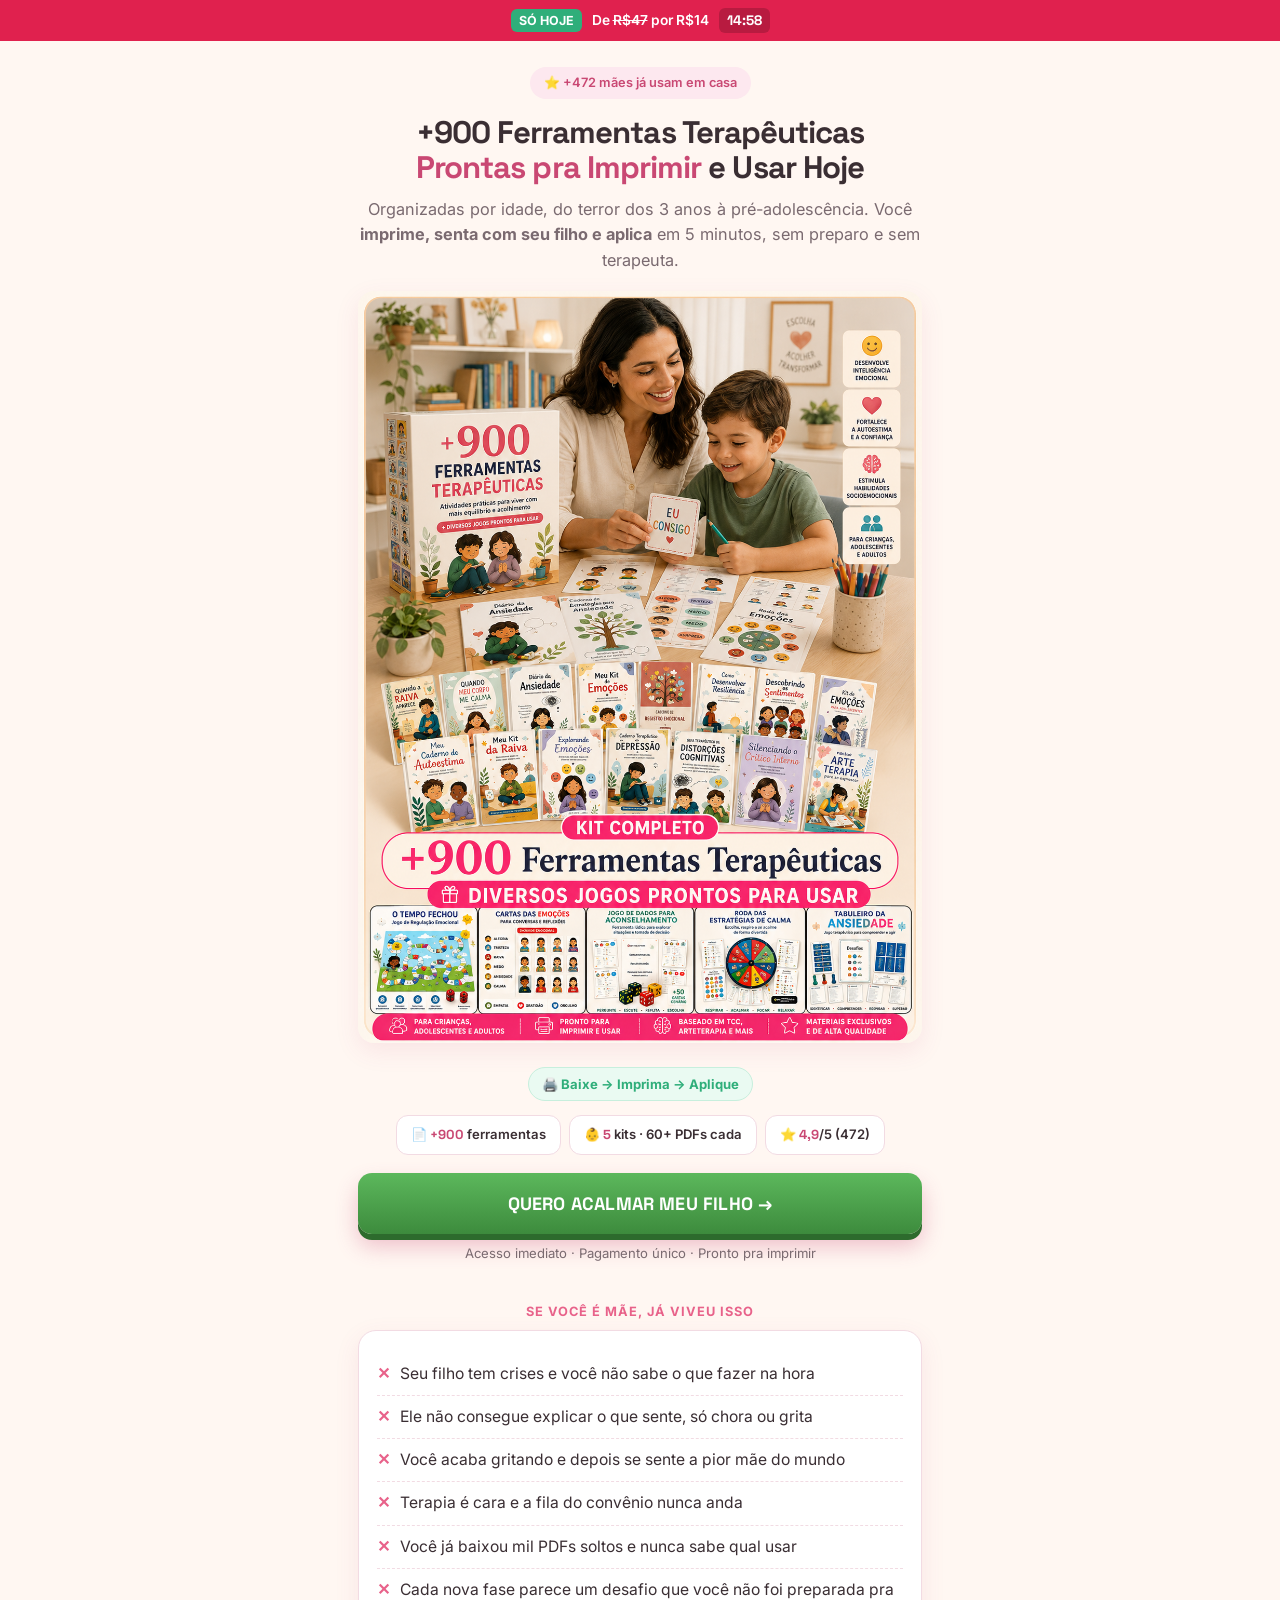
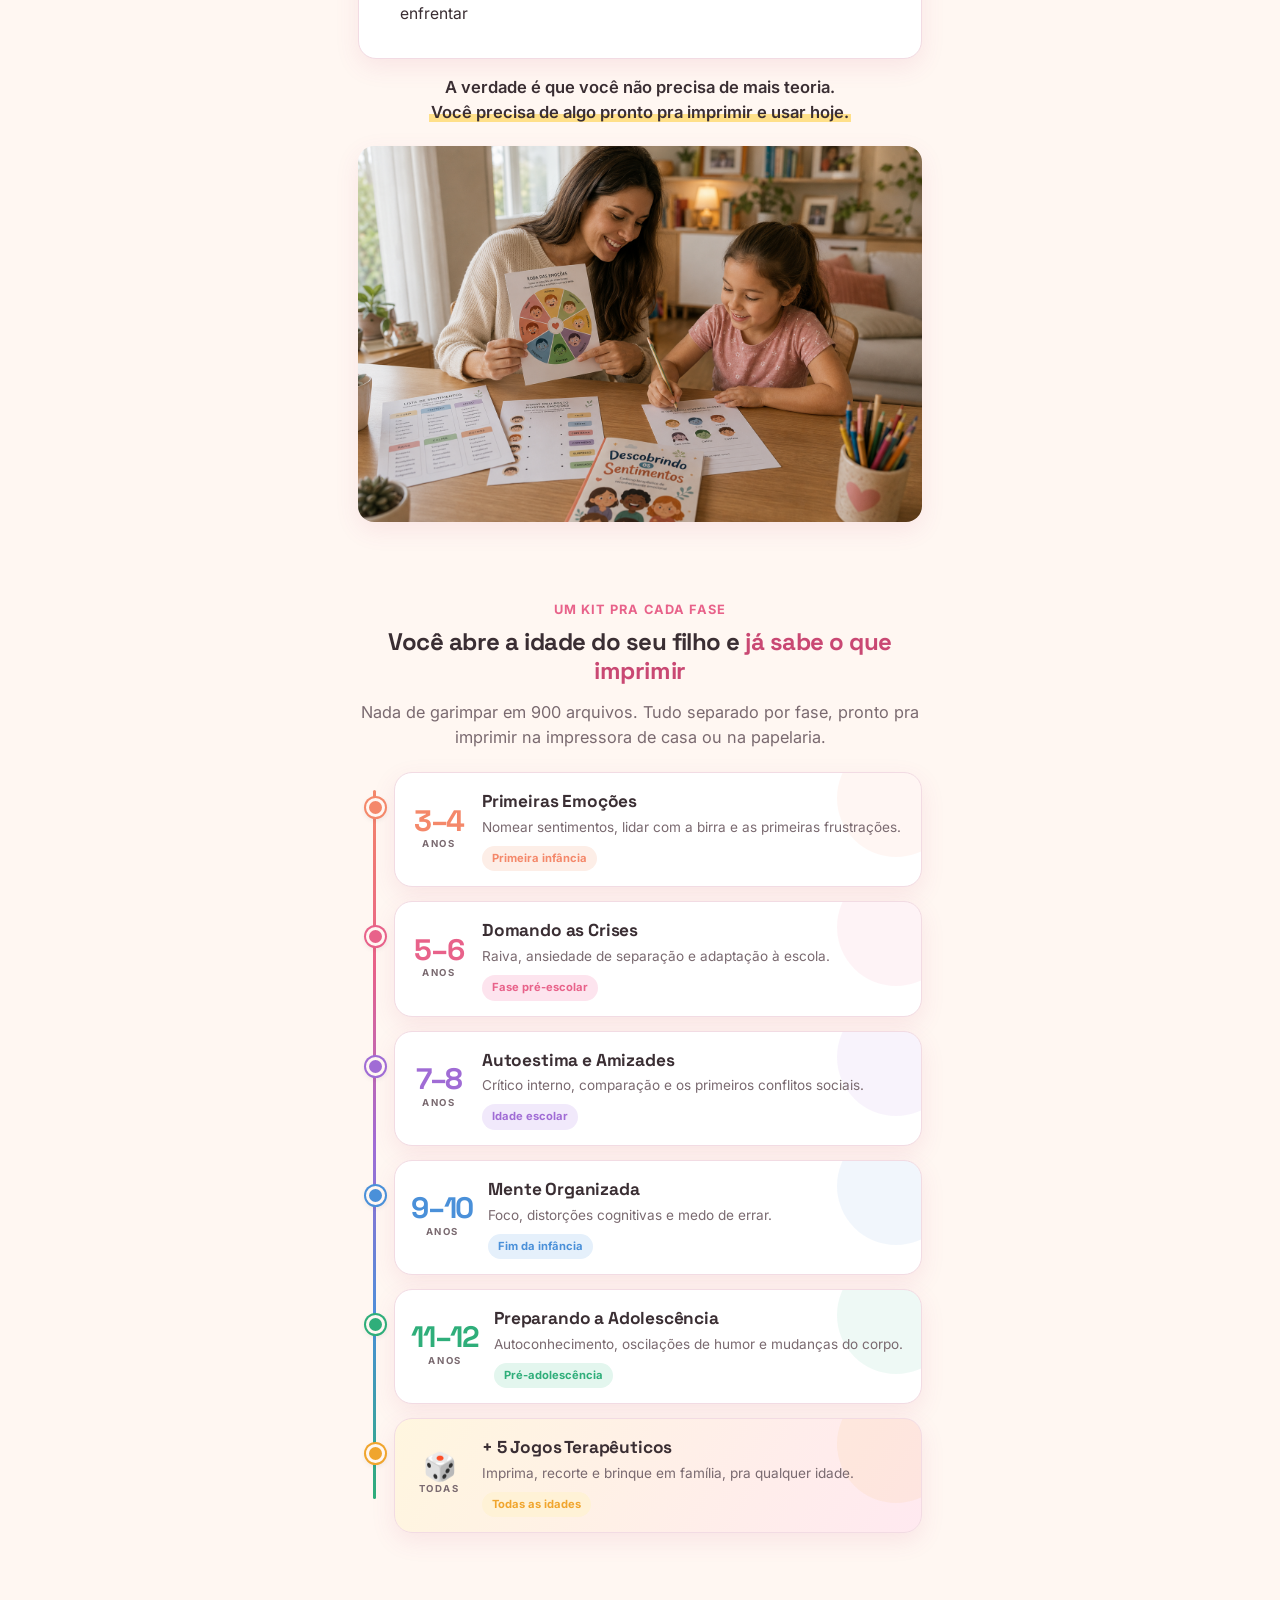
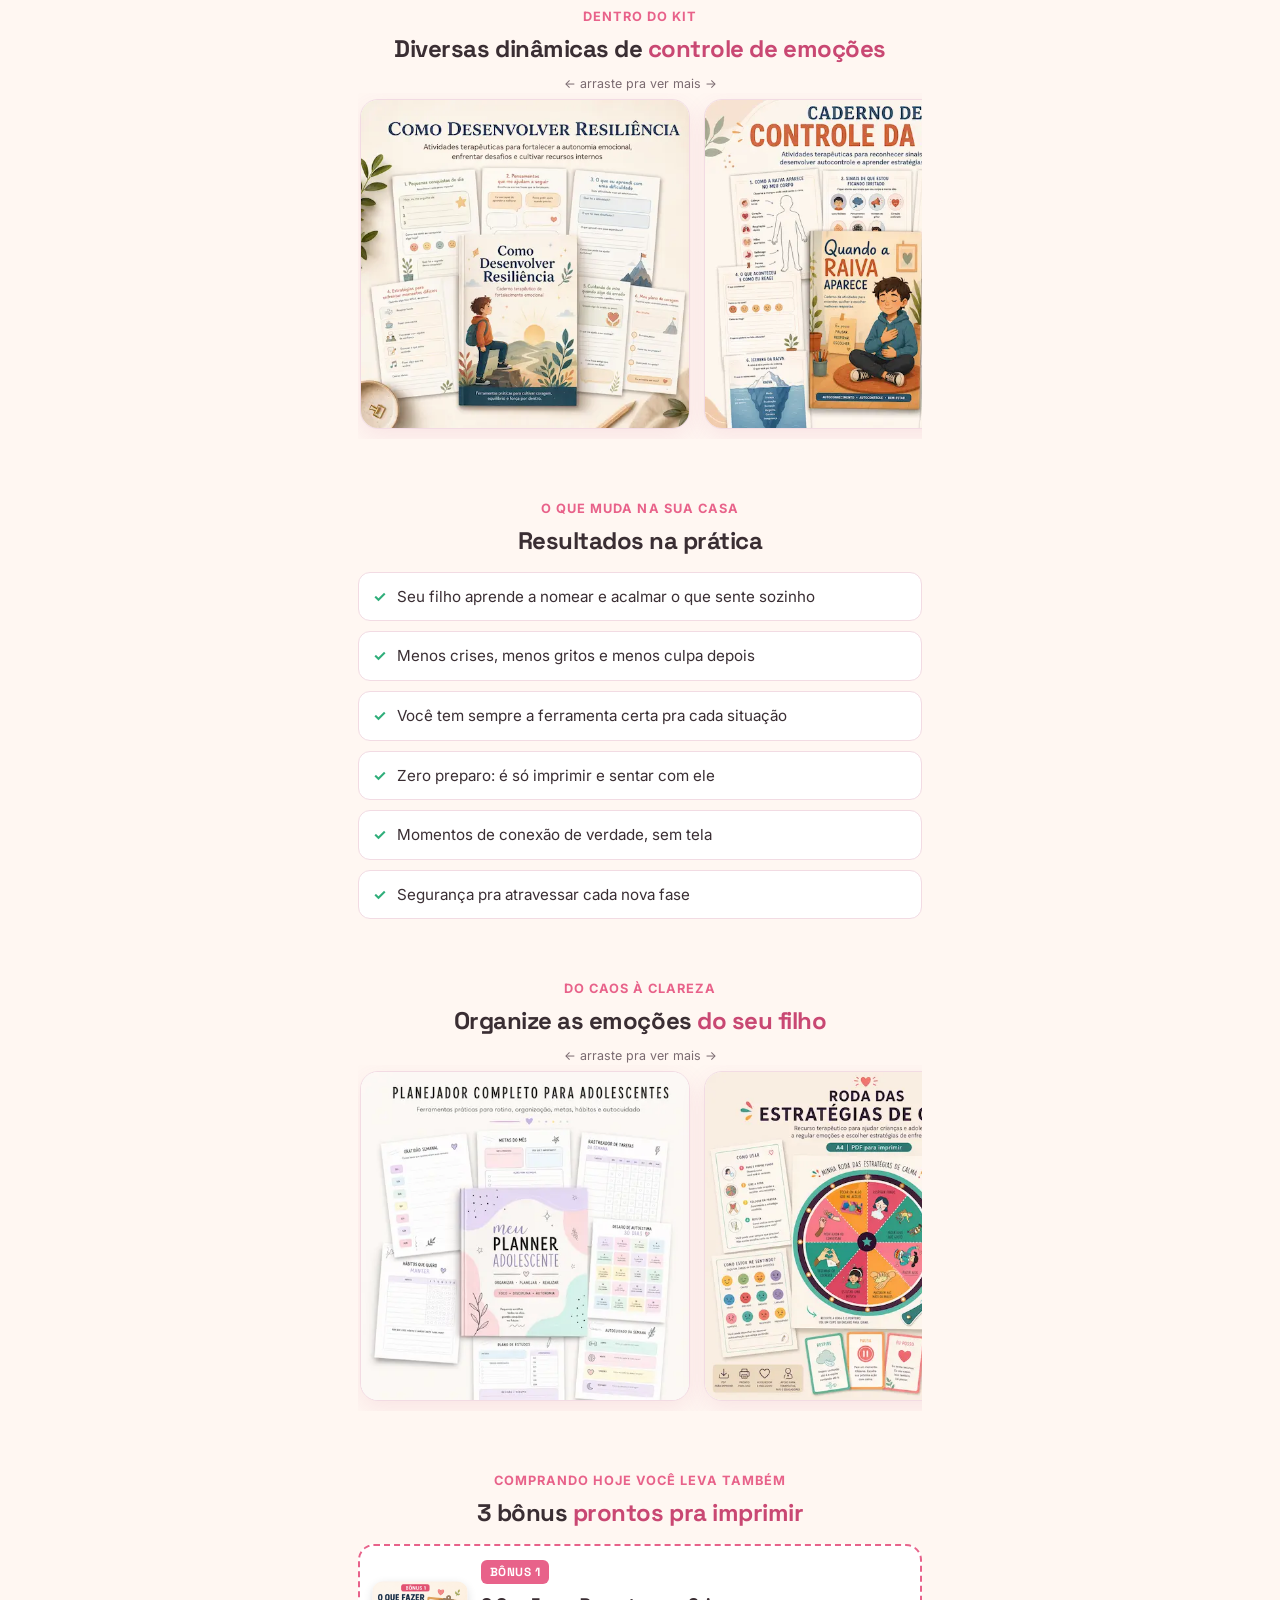
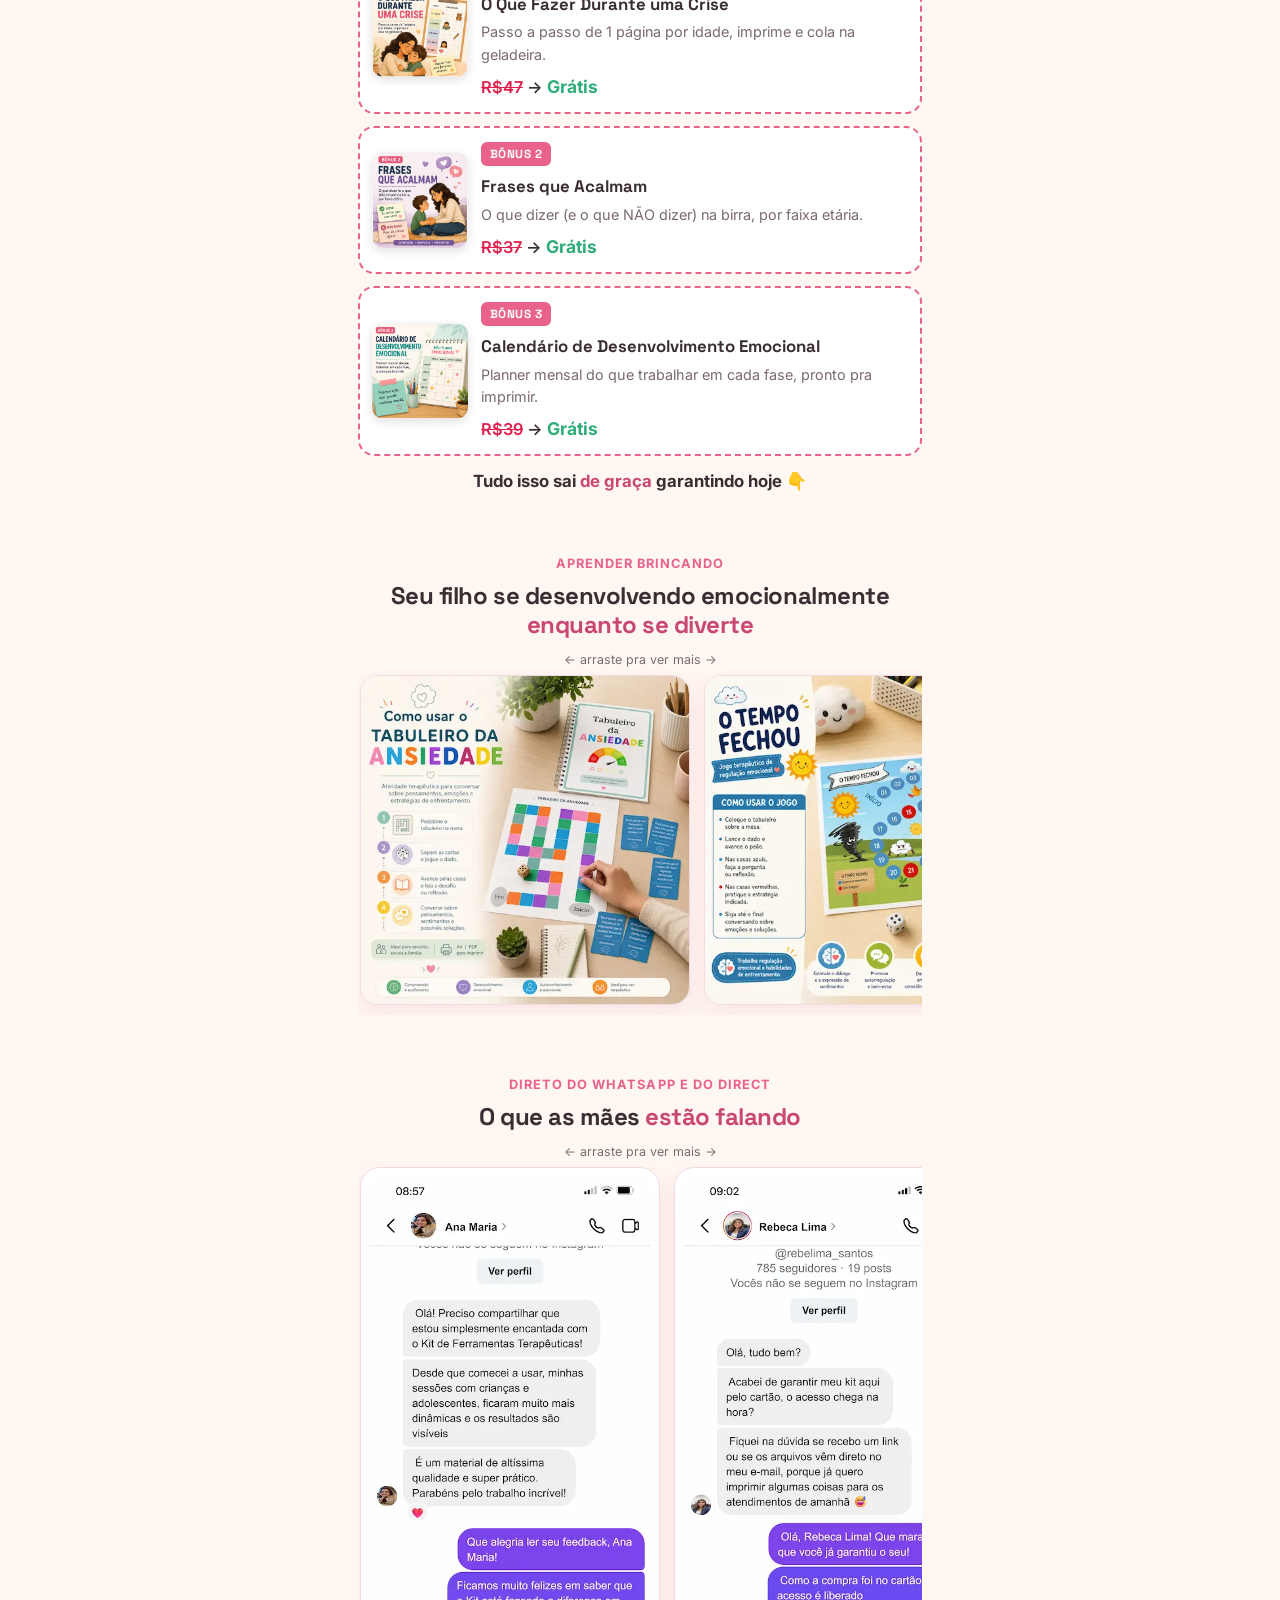
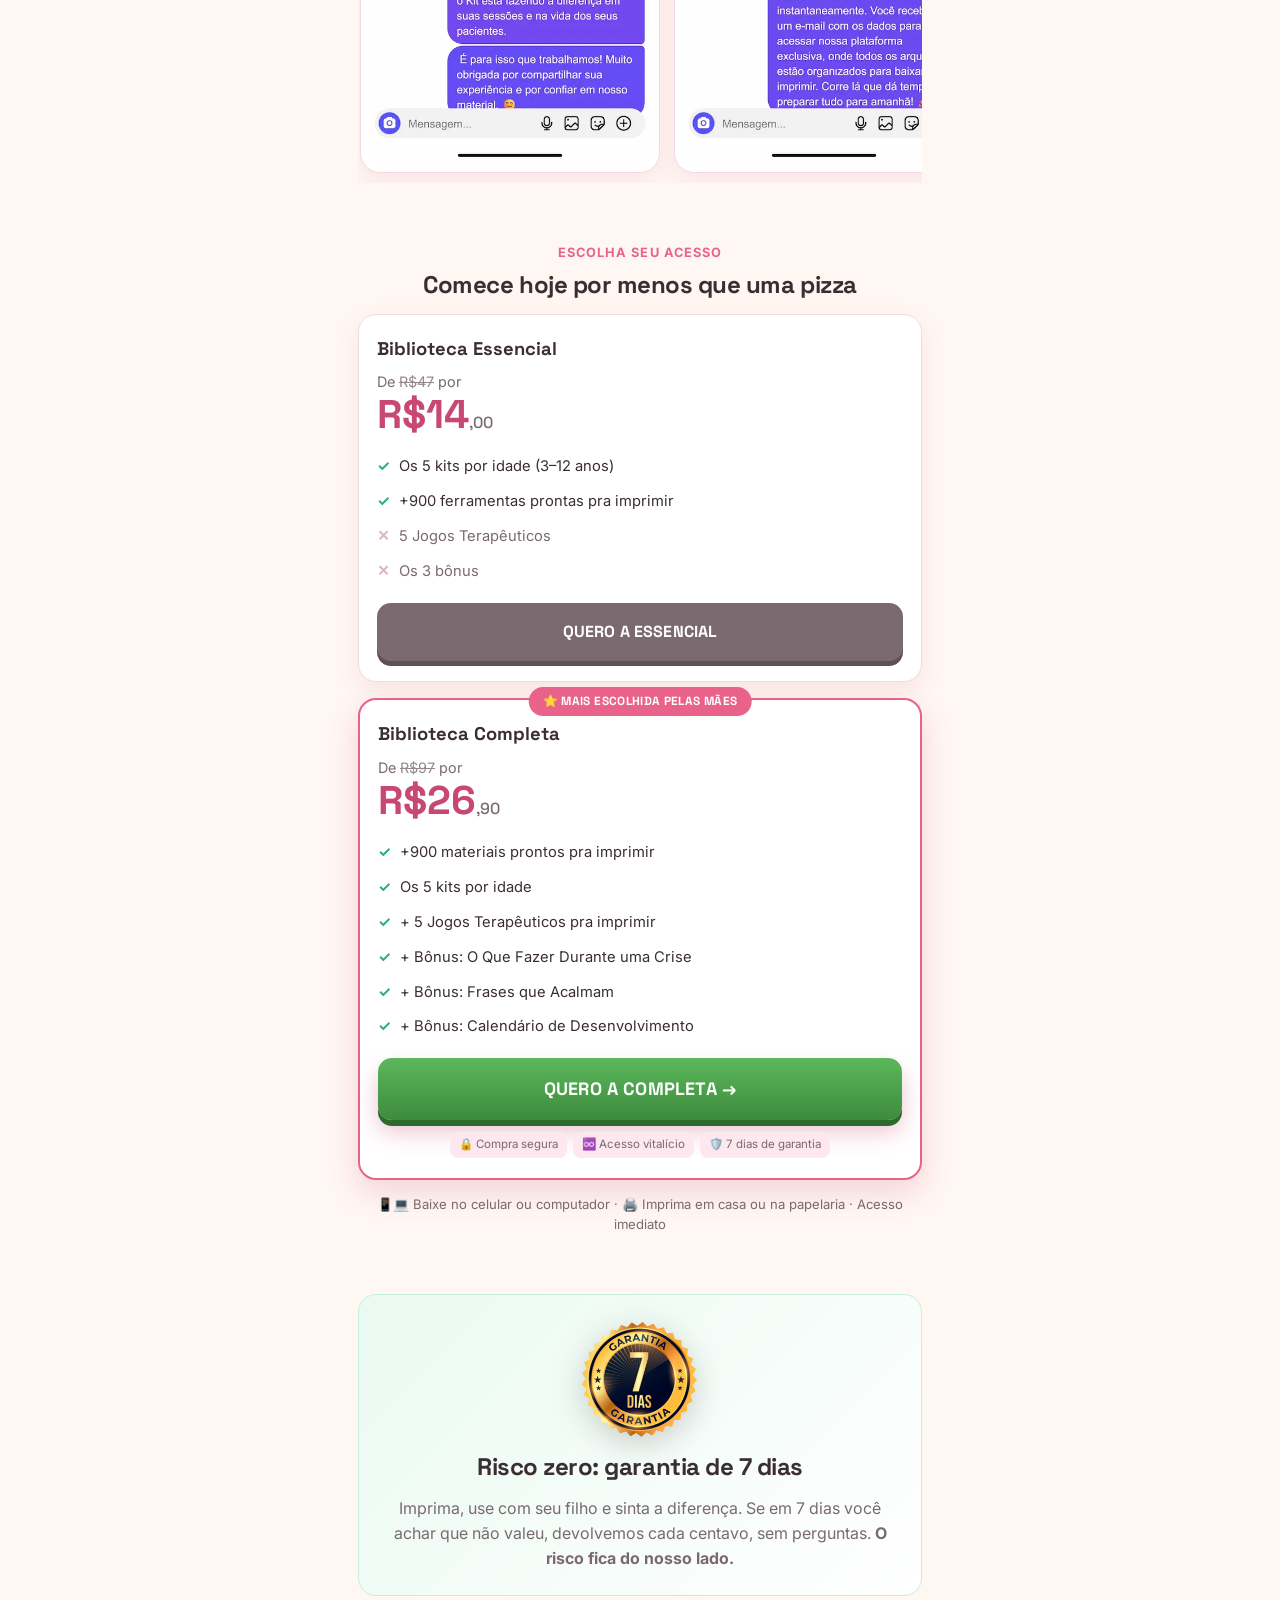
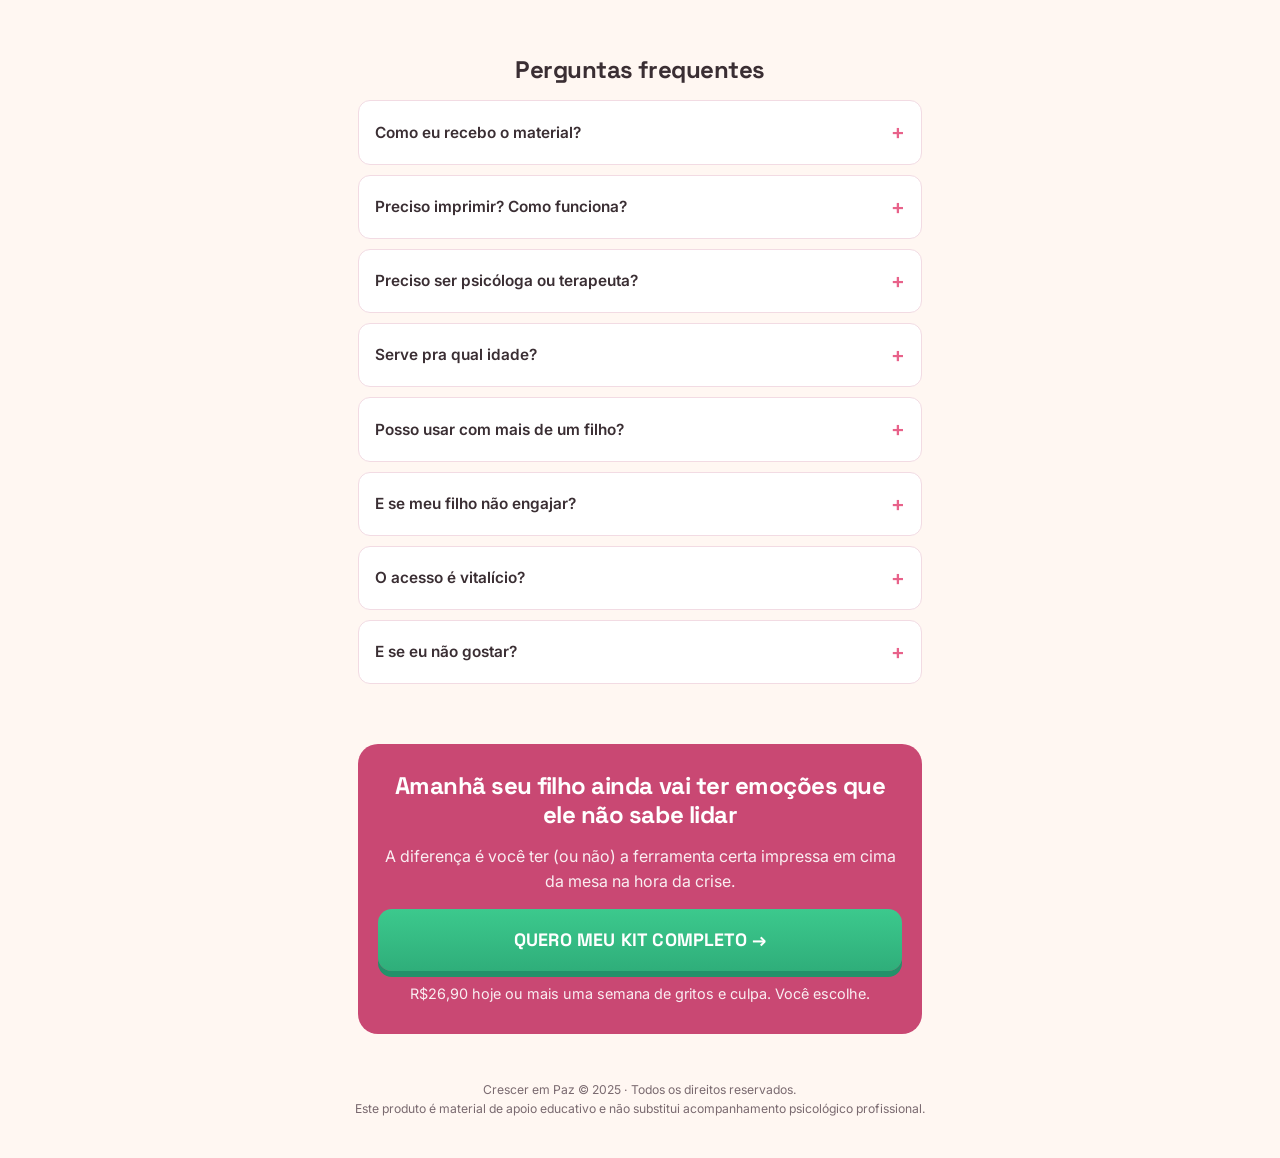
==== index.html @ 80881c38 "Popup de prova social: 50 nomes com sobrenome, sem cidade Co-Authored-By: Claude Opus 4.8 <noreply@a" ====
<!DOCTYPE html>
<html lang="pt-BR">
<head>
<meta charset="UTF-8">
<meta name="viewport" content="width=device-width, initial-scale=1.0">
<title>Crescer em Paz: +900 Ferramentas Prontas pra Imprimir</title>

<!-- META PIXEL: cole seu pixel aqui -->
<!-- UTMIFY: cole seu pixel aqui -->

<link rel="preconnect" href="https://fonts.googleapis.com">
<link rel="preconnect" href="https://fonts.gstatic.com" crossorigin>
<link href="https://fonts.googleapis.com/css2?family=Inter:wght@400;500;600;700&family=Space+Grotesk:wght@500;600;700&display=swap" rel="stylesheet">

<style>
  :root{
    --bg:#fff7f2;
    --card:#ffffff;
    --ink:#3a2e33;
    --muted:#7a6a70;
    --brand:#e8628a;      /* rosa aconchegante */
    --brand-dark:#c94873;
    --accent:#ffb347;     /* amarelo quente */
    --green:#2fae7a;
    --soft:#fde8ef;
    --line:#f2dbe3;
    --shadow:0 8px 24px rgba(201,72,115,.10);
  }
  *{box-sizing:border-box;margin:0;padding:0}
  html{scroll-behavior:smooth}
  body{
    font-family:'Inter',sans-serif;
    background:var(--bg);
    color:var(--ink);
    line-height:1.55;
    font-size:16px;
    -webkit-font-smoothing:antialiased;
  }
  .wrap{max-width:600px;margin:0 auto;padding:0 18px}
  h1,h2,h3,.price,.cta{font-family:'Space Grotesk',sans-serif}
  h2{font-size:1.5rem;line-height:1.2;margin-bottom:14px;letter-spacing:-.02em}
  .em{color:var(--brand-dark)}
  .hl{background:linear-gradient(180deg,transparent 60%,#ffe08a 60%);padding:0 2px}

  /* STICKY BAR */
  .sticky{
    position:sticky;top:0;z-index:50;
    background:#e0214e;color:#fff;
    text-align:center;padding:8px 12px;font-size:.86rem;font-weight:600;
    display:flex;gap:10px;align-items:center;justify-content:center;flex-wrap:wrap;
  }
  .sticky .tag{background:var(--green);color:#fff;border-radius:6px;padding:2px 8px;font-weight:700;font-size:.78rem}
  #timer{font-family:'Space Grotesk';font-weight:700;background:rgba(0,0,0,.18);padding:2px 8px;border-radius:6px}

  /* HERO */
  .hero{padding:26px 0 8px;text-align:center}
  .badge-top{display:inline-flex;align-items:center;gap:6px;background:var(--soft);color:var(--brand-dark);border-radius:999px;padding:6px 14px;font-size:.8rem;font-weight:600;margin-bottom:16px}
  h1{font-size:1.95rem;line-height:1.12;letter-spacing:-.03em;margin-bottom:12px}
  .sub{color:var(--muted);font-size:1.02rem;margin-bottom:18px}
  .hero-img{width:100%;height:auto;border-radius:16px;box-shadow:var(--shadow);margin:8px 0 18px;display:block}
  .stats{display:flex;gap:8px;justify-content:center;flex-wrap:wrap;margin:14px 0 4px}
  .stat{background:var(--card);border:1px solid var(--line);border-radius:12px;padding:8px 14px;font-size:.82rem;font-weight:600}
  .stat b{color:var(--brand-dark);font-family:'Space Grotesk'}

  /* CTA BUTTON */
  .cta{
    display:block;width:100%;text-align:center;
    background:linear-gradient(180deg, #5cb85c 0%, #3d8b3d 100%);
    color:#fff;font-weight:700;font-size:1.12rem;
    padding:17px 20px;border:none;border-radius:14px;cursor:pointer;
    box-shadow:0 6px 0 #2d6b2d,0 12px 22px rgba(201,72,115,.32);
    text-decoration:none;letter-spacing:.01em;transition:transform .12s,box-shadow .12s;
    animation:pulse 2.2s infinite;
  }
  .cta:active{transform:translateY(4px);box-shadow:0 2px 0 #2d6b2d}
  @keyframes pulse{0%,100%{transform:scale(1)}50%{transform:scale(1.02)}}
  .sub-cta{text-align:center;color:var(--muted);font-size:.82rem;margin-top:9px}
  .print-chip{display:inline-flex;align-items:center;gap:6px;background:#eafaf2;color:var(--green);border:1px solid #c7efdd;border-radius:999px;padding:6px 13px;font-size:.82rem;font-weight:700;margin:6px auto 0}

  section{padding:30px 0}
  .center{text-align:center}
  .kicker{color:var(--brand);font-weight:700;font-size:.8rem;letter-spacing:.08em;text-transform:uppercase;margin-bottom:8px}

  /* DOR */
  .pain{background:#fff;border-radius:18px;border:1px solid var(--line);padding:22px 18px;box-shadow:var(--shadow)}
  .pain li{list-style:none;display:flex;gap:10px;align-items:flex-start;padding:9px 0;border-bottom:1px dashed var(--line);font-size:.98rem}
  .pain li:last-child{border-bottom:none}
  .pain .x{color:var(--brand);font-weight:700;flex-shrink:0}
  .turn{margin-top:16px;font-weight:600;text-align:center;font-size:1.04rem}

  /* KITS POR IDADE: linha do tempo de crescimento */
  .journey{position:relative;margin-top:22px;padding-left:36px}
  .journey:before{content:"";position:absolute;left:15px;top:18px;bottom:34px;width:3px;
    background:linear-gradient(180deg,#f4886a 0%,#e8628a 25%,#a06cd5 50%,#4a90d9 75%,#2fae7a 100%);border-radius:3px}
  .stage{position:relative;margin-bottom:14px}
  .stage:before{content:"";position:absolute;left:-28px;top:26px;width:13px;height:13px;border-radius:50%;
    background:var(--c);border:3px solid var(--bg);box-shadow:0 0 0 2px var(--c),0 2px 6px rgba(0,0,0,.12);z-index:2}
  .stage-card{background:var(--card);border:1px solid var(--line);border-radius:18px;
    padding:15px 16px;display:flex;gap:15px;align-items:center;box-shadow:var(--shadow);
    position:relative;overflow:hidden;transition:transform .15s}
  .stage-card:after{content:"";position:absolute;right:-34px;top:-34px;width:118px;height:118px;
    border-radius:50%;background:var(--c);opacity:.08}
  .stage-card:hover{transform:translateX(3px)}
  .stage-age{flex-shrink:0;text-align:center;min-width:56px;position:relative;z-index:1}
  .stage-age b{font-family:'Space Grotesk';font-weight:700;font-size:1.85rem;color:var(--c);
    line-height:.9;display:block;letter-spacing:-.04em}
  .stage-age small{font-size:.6rem;letter-spacing:.16em;color:var(--muted);font-weight:700;display:block;margin-top:3px}
  .stage-body{flex:1;min-width:0;position:relative;z-index:1}
  .stage-body h3{font-size:1.08rem;margin-bottom:3px;letter-spacing:-.01em}
  .stage-body p{color:var(--muted);font-size:.85rem;line-height:1.4}
  .stage-print{display:inline-flex;align-items:center;gap:5px;margin-top:9px;font-size:.7rem;
    font-weight:700;color:var(--c);background:var(--cbg);border-radius:999px;padding:4px 10px}
  .stage-games .stage-card{background:linear-gradient(120deg,#fff6df,#ffe9f0)}
  .stage-games .stage-age b{font-size:1.7rem}

  /* RESULTADOS */
  .res{display:grid;gap:10px}
  .res .item{display:flex;gap:11px;align-items:flex-start;background:var(--card);border:1px solid var(--line);border-radius:12px;padding:12px 14px;font-size:.95rem}
  .res .ck{color:var(--green);font-weight:700;flex-shrink:0}

  /* BONUS */
  .bonus{background:var(--card);border:2px dashed var(--brand);border-radius:16px;padding:12px;margin-bottom:12px;display:flex;gap:13px;align-items:center}
  .bonus-img{flex:0 0 96px;width:96px;height:96px;object-fit:cover;border-radius:12px;box-shadow:0 3px 10px rgba(0,0,0,.12)}
  .bonus-body{flex:1;min-width:0}
  .bonus .tag{display:inline-block;background:var(--brand);color:#fff;font-family:'Space Grotesk';font-weight:700;font-size:.74rem;border-radius:6px;padding:3px 9px;margin-bottom:7px;letter-spacing:.04em}
  .bonus h3{font-size:1.05rem;margin-bottom:4px}
  .bonus p{color:var(--muted);font-size:.9rem}
  .bonus .val{margin-top:7px;font-size:1.02rem;font-weight:600}
  .bonus .val s{color:#e0214e}
  .bonus .val b{color:var(--green);font-size:1.1rem}
  .bonus-close{text-align:center;font-weight:700;margin-top:8px;font-size:1.05rem}

  /* DEPOIMENTOS: prints reais */
  .prints{display:flex;gap:14px;overflow-x:auto;padding:6px 2px 10px;scroll-snap-type:x mandatory;-webkit-overflow-scrolling:touch;scrollbar-width:none;-ms-overflow-style:none}
  .prints::-webkit-scrollbar{display:none;width:0;height:0}
  .print{flex:0 0 80%;max-width:300px;scroll-snap-align:center;background:var(--card);border:1px solid var(--line);border-radius:20px;padding:8px;box-shadow:var(--shadow);position:relative}
  .print img{width:100%;border-radius:14px;display:block}
  .print .verified{position:absolute;top:14px;right:14px;background:var(--green);color:#fff;font-size:.64rem;font-weight:700;border-radius:999px;padding:3px 9px;box-shadow:0 2px 6px rgba(0,0,0,.15);z-index:2}
  .swipe-hint{text-align:center;color:var(--muted);font-size:.78rem;margin-top:-4px}
  /* SHOWCASE: carrosseis de materiais */
  .showcase{display:flex;gap:14px;overflow-x:auto;padding:6px 2px 10px;scroll-snap-type:x mandatory;-webkit-overflow-scrolling:touch;scrollbar-width:none;-ms-overflow-style:none}
  .showcase::-webkit-scrollbar{display:none;width:0;height:0}
  .showcase .slide{flex:0 0 82%;max-width:330px;scroll-snap-align:center;border-radius:18px;overflow:hidden;box-shadow:var(--shadow);border:1px solid var(--line);background:var(--card)}
  .showcase .slide img{width:100%;height:auto;display:block}
  .rev{background:var(--card);border:1px solid var(--line);border-radius:14px;padding:15px;margin-bottom:12px;box-shadow:var(--shadow)}
  .rev .stars{color:#ffb400;font-size:.95rem}
  .rev .who{font-weight:700;font-size:.9rem;margin:6px 0 3px}
  .rev .who span{color:var(--muted);font-weight:500}
  .rev p{font-size:.94rem;color:var(--ink)}

  /* PRICING */
  .plans{display:grid;gap:16px;margin-top:6px}
  .plan{background:var(--card);border:1px solid var(--line);border-radius:18px;padding:20px 18px;position:relative;box-shadow:var(--shadow)}
  .plan.best{border:2px solid var(--brand);box-shadow:0 12px 30px rgba(201,72,115,.20)}
  .plan .flag{position:absolute;top:-13px;left:50%;transform:translateX(-50%);background:var(--brand);color:#fff;font-family:'Space Grotesk';font-weight:700;font-size:.74rem;padding:5px 14px;border-radius:999px;white-space:nowrap;letter-spacing:.03em}
  .plan h3{font-size:1.15rem;margin-bottom:8px}
  .plan .anchor{color:var(--muted);font-size:.9rem}
  .plan .anchor s{opacity:.8}
  .price{font-size:2.5rem;font-weight:700;color:var(--brand-dark);line-height:1;margin:2px 0 2px}
  .price small{font-size:1rem;color:var(--muted);font-weight:500}
  .plan ul{list-style:none;margin:14px 0}
  .plan ul li{padding:6px 0;font-size:.92rem;display:flex;gap:9px;align-items:flex-start}
  .plan ul li .ck{color:var(--green);font-weight:700}
  .plan ul li.no{color:var(--muted)}
  .plan ul li.no .ck{color:#d9b8c4}
  .trust{display:flex;gap:6px;justify-content:center;flex-wrap:wrap;margin-top:12px}
  .trust span{font-size:.72rem;color:var(--muted);background:var(--soft);border-radius:8px;padding:4px 9px}

  /* GARANTIA */
  .guarantee{background:linear-gradient(135deg,#eafaf2,#fff);border:1px solid #c7efdd;border-radius:18px;padding:24px 18px;text-align:center}
  .seal-img{width:120px;height:120px;object-fit:contain;display:block;margin:0 auto 14px;filter:drop-shadow(0 8px 16px rgba(0,0,0,.18))}
  .seal{width:92px;height:92px;border-radius:50%;background:var(--green);color:#fff;display:flex;flex-direction:column;align-items:center;justify-content:center;margin:0 auto 14px;font-family:'Space Grotesk';font-weight:700;line-height:1;box-shadow:0 8px 18px rgba(47,174,122,.3)}
  .seal b{font-size:1.7rem}
  .seal small{font-size:.62rem;letter-spacing:.06em}

  /* FAQ */
  .faq-item{background:var(--card);border:1px solid var(--line);border-radius:12px;margin-bottom:10px;overflow:hidden}
  .faq-q{padding:15px 16px;font-weight:600;cursor:pointer;display:flex;justify-content:space-between;gap:12px;align-items:center;font-size:.96rem}
  .faq-q .ico{color:var(--brand);font-size:1.3rem;transition:transform .2s;flex-shrink:0}
  .faq-item.open .ico{transform:rotate(45deg)}
  .faq-a{max-height:0;overflow:hidden;transition:max-height .28s ease;color:var(--muted);font-size:.92rem}
  .faq-a p{padding:0 16px 15px}

  /* FINAL */
  .final{background:var(--brand-dark);color:#fff;border-radius:20px;padding:28px 20px;text-align:center;margin:20px 0}
  .final h2{color:#fff}
  .final .cta{margin-top:16px;animation:none;background:linear-gradient(180deg,#3cc98d,#2fae7a);box-shadow:0 6px 0 #23916a}
  .final .anchor-line{margin-top:12px;font-size:.9rem;opacity:.9}

  footer{text-align:center;padding:26px 18px 40px;color:var(--muted);font-size:.76rem;line-height:1.6}

  /* POPUP DOWNSELL */
  .overlay{position:fixed;inset:0;background:rgba(58,46,51,.6);z-index:100;display:none;align-items:center;justify-content:center;padding:18px}
  .overlay.show{display:flex}
  .modal{background:var(--card);border-radius:20px;max-width:400px;width:100%;padding:26px 22px;text-align:center;position:relative;box-shadow:0 20px 50px rgba(0,0,0,.3)}
  .modal .close{position:absolute;top:12px;right:16px;font-size:1.4rem;color:var(--muted);cursor:pointer;background:none;border:none}
  .modal h3{font-size:1.3rem;margin-bottom:8px}
  .modal p{color:var(--muted);font-size:.95rem;margin-bottom:16px}
  .modal .big{color:var(--brand-dark);font-family:'Space Grotesk';font-weight:700;font-size:1.1rem}
  .modal .ghost{display:block;margin-top:12px;color:var(--muted);font-size:.82rem;background:none;border:none;cursor:pointer;text-decoration:underline;width:100%}

  /* FLOAT SOCIAL PROOF */
  .float{position:fixed;left:14px;bottom:14px;z-index:80;background:var(--card);border:1px solid var(--line);border-radius:12px;box-shadow:0 8px 24px rgba(0,0,0,.14);padding:10px 14px;font-size:.8rem;max-width:270px;display:none;animation:slideIn .4s}
  .float.show{display:block}
  .float b{color:var(--brand-dark)}
  .float small{color:var(--muted);display:block;font-size:.7rem;margin-top:2px}
  @keyframes slideIn{from{transform:translateX(-120%);opacity:0}to{transform:translateX(0);opacity:1}}
</style>
</head>
<body>

<!-- STICKY -->
<div class="sticky">
  <span class="tag">SÓ HOJE</span>
  <span>De <s>R$47</s> por R$14</span>
  <span id="timer">15:00</span>
</div>

<div class="wrap">

  <!-- HERO -->
  <div class="hero">
    <span class="badge-top">⭐ +472 mães já usam em casa</span>
    <h1>+900 Ferramentas Terapêuticas <span class="em">Prontas pra Imprimir</span> e Usar Hoje</h1>
    <p class="sub">Organizadas por idade, do terror dos 3 anos à pré-adolescência. Você <b>imprime, senta com seu filho e aplica</b> em 5 minutos, sem preparo e sem terapeuta.</p>
    <img class="hero-img" src="assets/imagens/maefilho.png" alt="Mãe e filho usando o Kit Completo de +900 Ferramentas Terapêuticas prontas pra imprimir" width="1086" height="1448" loading="eager">
    <div class="print-chip">🖨️ Baixe → Imprima → Aplique</div>
    <div class="stats">
      <div class="stat">📄 <b>+900</b> ferramentas</div>
      <div class="stat">👶 <b>5</b> kits · 60+ PDFs cada</div>
      <div class="stat">⭐ <b>4,9</b>/5 (472)</div>
    </div>
    <div style="margin-top:18px">
      <a href="#planos" class="cta">QUERO ACALMAR MEU FILHO →</a>
      <p class="sub-cta">Acesso imediato · Pagamento único · Pronto pra imprimir</p>
    </div>
  </div>

  <!-- DOR -->
  <section>
    <div class="center"><div class="kicker">Se você é mãe, já viveu isso</div></div>
    <ul class="pain">
      <li><span class="x">✕</span> Seu filho tem crises e você não sabe o que fazer na hora</li>
      <li><span class="x">✕</span> Ele não consegue explicar o que sente, só chora ou grita</li>
      <li><span class="x">✕</span> Você acaba gritando e depois se sente a pior mãe do mundo</li>
      <li><span class="x">✕</span> Terapia é cara e a fila do convênio nunca anda</li>
      <li><span class="x">✕</span> Você já baixou mil PDFs soltos e nunca sabe qual usar</li>
      <li><span class="x">✕</span> Cada nova fase parece um desafio que você não foi preparada pra enfrentar</li>
    </ul>
    <p class="turn">A verdade é que você não precisa de mais teoria.<br><span class="hl">Você precisa de algo pronto pra imprimir e usar hoje.</span></p>
    <img class="hero-img" src="assets/imagens/maefilha.png" alt="Mãe e filha usando as ferramentas juntas em casa" width="1536" height="1024" loading="lazy" style="margin-top:20px">
  </section>

  <!-- O QUE RECEBE: KITS POR IDADE -->
  <section>
    <div class="center">
      <div class="kicker">Um kit pra cada fase</div>
      <h2>Você abre a idade do seu filho e <span class="em">já sabe o que imprimir</span></h2>
      <p class="sub" style="margin-bottom:20px">Nada de garimpar em 900 arquivos. Tudo separado por fase, pronto pra imprimir na impressora de casa ou na papelaria.</p>
    </div>

    <div class="journey">
      <div class="stage" style="--c:#f4886a;--cbg:#fdeee7">
        <div class="stage-card">
          <div class="stage-age"><b>3–4</b><small>ANOS</small></div>
          <div class="stage-body"><h3>Primeiras Emoções</h3><p>Nomear sentimentos, lidar com a birra e as primeiras frustrações.</p><span class="stage-print">Primeira infância</span></div>
        </div>
      </div>
      <div class="stage" style="--c:#e8628a;--cbg:#fde4ee">
        <div class="stage-card">
          <div class="stage-age"><b>5–6</b><small>ANOS</small></div>
          <div class="stage-body"><h3>Domando as Crises</h3><p>Raiva, ansiedade de separação e adaptação à escola.</p><span class="stage-print">Fase pré-escolar</span></div>
        </div>
      </div>
      <div class="stage" style="--c:#a06cd5;--cbg:#f1e9fb">
        <div class="stage-card">
          <div class="stage-age"><b>7–8</b><small>ANOS</small></div>
          <div class="stage-body"><h3>Autoestima e Amizades</h3><p>Crítico interno, comparação e os primeiros conflitos sociais.</p><span class="stage-print">Idade escolar</span></div>
        </div>
      </div>
      <div class="stage" style="--c:#4a90d9;--cbg:#e5f0fb">
        <div class="stage-card">
          <div class="stage-age"><b>9–10</b><small>ANOS</small></div>
          <div class="stage-body"><h3>Mente Organizada</h3><p>Foco, distorções cognitivas e medo de errar.</p><span class="stage-print">Fim da infância</span></div>
        </div>
      </div>
      <div class="stage" style="--c:#2fae7a;--cbg:#e3f6ee">
        <div class="stage-card">
          <div class="stage-age"><b>11–12</b><small>ANOS</small></div>
          <div class="stage-body"><h3>Preparando a Adolescência</h3><p>Autoconhecimento, oscilações de humor e mudanças do corpo.</p><span class="stage-print">Pré-adolescência</span></div>
        </div>
      </div>
      <div class="stage stage-games" style="--c:#f0a52e;--cbg:#fff2d6">
        <div class="stage-card">
          <div class="stage-age"><b>🎲</b><small>TODAS</small></div>
          <div class="stage-body"><h3>+ 5 Jogos Terapêuticos</h3><p>Imprima, recorte e brinque em família, pra qualquer idade.</p><span class="stage-print">Todas as idades</span></div>
        </div>
      </div>
    </div>
  </section>

  <!-- SHOWCASE A: DINAMICAS DE CONTROLE DE EMOCOES -->
  <section>
    <div class="center"><div class="kicker">Dentro do kit</div><h2>Diversas dinâmicas de <span class="em">controle de emoções</span></h2></div>
    <p class="swipe-hint">← arraste pra ver mais →</p>
    <div class="showcase">
      <div class="slide"><img src="assets/concorrente/NOVOS-CREATIVOS-1-10.webp" alt="Dinâmica de controle de emoções" loading="lazy"></div>
      <div class="slide"><img src="assets/concorrente/NOVOS-CREATIVOS-1-11.webp" alt="Dinâmica de controle de emoções" loading="lazy"></div>
      <div class="slide"><img src="assets/concorrente/NOVOS-CREATIVOS-1-12.webp" alt="Dinâmica de controle de emoções" loading="lazy"></div>
      <div class="slide"><img src="assets/concorrente/NOVOS-CREATIVOS-1-13.webp" alt="Dinâmica de controle de emoções" loading="lazy"></div>
      <div class="slide"><img src="assets/concorrente/NOVOS-CREATIVOS-1-14-1.webp" alt="Dinâmica de controle de emoções" loading="lazy"></div>
      <div class="slide"><img src="assets/concorrente/NOVOS-CREATIVOS-1-15.webp" alt="Dinâmica de controle de emoções" loading="lazy"></div>
      <div class="slide"><img src="assets/concorrente/NOVOS-CREATIVOS-1-16.webp" alt="Dinâmica de controle de emoções" loading="lazy"></div>
      <div class="slide"><img src="assets/concorrente/NOVOS-CREATIVOS-1-17-1.webp" alt="Dinâmica de controle de emoções" loading="lazy"></div>
      <div class="slide"><img src="assets/concorrente/NOVOS-CREATIVOS-1-18.webp" alt="Dinâmica de controle de emoções" loading="lazy"></div>
    </div>
  </section>

  <!-- RESULTADOS -->
  <section>
    <div class="center"><div class="kicker">O que muda na sua casa</div><h2>Resultados na prática</h2></div>
    <div class="res" style="margin-top:16px">
      <div class="item"><span class="ck">✓</span> Seu filho aprende a nomear e acalmar o que sente sozinho</div>
      <div class="item"><span class="ck">✓</span> Menos crises, menos gritos e menos culpa depois</div>
      <div class="item"><span class="ck">✓</span> Você tem sempre a ferramenta certa pra cada situação</div>
      <div class="item"><span class="ck">✓</span> Zero preparo: é só imprimir e sentar com ele</div>
      <div class="item"><span class="ck">✓</span> Momentos de conexão de verdade, sem tela</div>
      <div class="item"><span class="ck">✓</span> Segurança pra atravessar cada nova fase</div>
    </div>
  </section>

  <!-- SHOWCASE B: ORGANIZE AS EMOCOES -->
  <section>
    <div class="center"><div class="kicker">Do caos à clareza</div><h2>Organize as emoções <span class="em">do seu filho</span></h2></div>
    <p class="swipe-hint">← arraste pra ver mais →</p>
    <div class="showcase">
      <div class="slide"><img src="assets/concorrente/NOVOS-CREATIVOS-1-19.webp" alt="Material para organizar emoções" loading="lazy"></div>
      <div class="slide"><img src="assets/concorrente/NOVOS-CREATIVOS-1-27.webp" alt="Material para organizar emoções" loading="lazy"></div>
      <div class="slide"><img src="assets/concorrente/NOVOS-CREATIVOS-1-4.webp" alt="Material para organizar emoções" loading="lazy"></div>
      <div class="slide"><img src="assets/concorrente/NOVOS-CREATIVOS-1-8.webp" alt="Material para organizar emoções" loading="lazy"></div>
      <div class="slide"><img src="assets/concorrente/NOVOS-CREATIVOS-1-9.webp" alt="Material para organizar emoções" loading="lazy"></div>
    </div>
  </section>

  <!-- BONUS -->
  <section>
    <div class="center"><div class="kicker">Comprando hoje você leva também</div><h2>3 bônus <span class="em">prontos pra imprimir</span></h2></div>
    <div style="margin-top:16px">
      <div class="bonus"><img class="bonus-img" src="assets/imagens/bonus1.png" alt="Bônus: O Que Fazer Durante uma Crise" loading="lazy"><div class="bonus-body"><span class="tag">BÔNUS 1</span><h3>O Que Fazer Durante uma Crise</h3><p>Passo a passo de 1 página por idade, imprime e cola na geladeira.</p><div class="val"><s>R$47</s> → <b>Grátis</b></div></div></div>
      <div class="bonus"><img class="bonus-img" src="assets/imagens/bonus2.png" alt="Bônus: Frases que Acalmam" loading="lazy"><div class="bonus-body"><span class="tag">BÔNUS 2</span><h3>Frases que Acalmam</h3><p>O que dizer (e o que NÃO dizer) na birra, por faixa etária.</p><div class="val"><s>R$37</s> → <b>Grátis</b></div></div></div>
      <div class="bonus"><img class="bonus-img" src="assets/imagens/bonus3.png" alt="Bônus: Calendário de Desenvolvimento Emocional" loading="lazy"><div class="bonus-body"><span class="tag">BÔNUS 3</span><h3>Calendário de Desenvolvimento Emocional</h3><p>Planner mensal do que trabalhar em cada fase, pronto pra imprimir.</p><div class="val"><s>R$39</s> → <b>Grátis</b></div></div></div>
      <p class="bonus-close">Tudo isso sai <span class="em">de graça</span> garantindo hoje 👇</p>
    </div>
  </section>

  <!-- SHOWCASE C: APRENDER SE DIVERTINDO -->
  <section>
    <div class="center"><div class="kicker">Aprender brincando</div><h2>Seu filho se desenvolvendo emocionalmente <span class="em">enquanto se diverte</span></h2></div>
    <p class="swipe-hint">← arraste pra ver mais →</p>
    <div class="showcase">
      <div class="slide"><img src="assets/concorrente/NOVOS-CREATIVOS-1-30.webp" alt="Atividade lúdica de desenvolvimento emocional" loading="lazy"></div>
      <div class="slide"><img src="assets/concorrente/NOVOS-CREATIVOS-1-24.webp" alt="Atividade lúdica de desenvolvimento emocional" loading="lazy"></div>
      <div class="slide"><img src="assets/concorrente/NOVOS-CREATIVOS-1-25.webp" alt="Atividade lúdica de desenvolvimento emocional" loading="lazy"></div>
      <div class="slide"><img src="assets/concorrente/NOVOS-CREATIVOS-1-26.webp" alt="Atividade lúdica de desenvolvimento emocional" loading="lazy"></div>
    </div>
  </section>

  <!-- DEPOIMENTOS -->
  <section>
    <div class="center"><div class="kicker">Direto do WhatsApp e do Direct</div><h2>O que as mães <span class="em">estão falando</span></h2></div>
    <p class="swipe-hint">← arraste pra ver mais →</p>
    <div class="prints">
      <div class="print"><img src="assets/imagens/1-16.webp" alt="Depoimento de mãe sobre o kit" loading="lazy"></div>
      <div class="print"><img src="assets/imagens/1-17.webp" alt="Depoimento de mãe sobre o kit" loading="lazy"></div>
      <div class="print"><img src="assets/imagens/1-18.webp" alt="Depoimento de mãe sobre o kit" loading="lazy"></div>
      <div class="print"><img src="assets/imagens/1-19.webp" alt="Depoimento de mãe sobre o kit" loading="lazy"></div>
    </div>
  </section>

  <!-- PRICING -->
  <section id="planos">
    <div class="center"><div class="kicker">Escolha seu acesso</div><h2>Comece hoje por menos que uma pizza</h2></div>
    <div class="plans">
      <div class="plan">
        <h3>Biblioteca Essencial</h3>
        <div class="anchor">De <s>R$47</s> por</div>
        <div class="price">R$14<small>,00</small></div>
        <ul>
          <li><span class="ck">✓</span> Os 5 kits por idade (3–12 anos)</li>
          <li><span class="ck">✓</span> +900 ferramentas prontas pra imprimir</li>
          <li class="no"><span class="ck">✕</span> 5 Jogos Terapêuticos</li>
          <li class="no"><span class="ck">✕</span> Os 3 bônus</li>
        </ul>
        <a href="#checkout-basico" class="cta" id="btn-basico" style="font-size:1rem;animation:none;background:var(--muted);box-shadow:0 5px 0 #5f5257">QUERO A ESSENCIAL</a>
      </div>

      <div class="plan best">
        <span class="flag">⭐ MAIS ESCOLHIDA PELAS MÃES</span>
        <h3>Biblioteca Completa</h3>
        <div class="anchor">De <s>R$97</s> por</div>
        <div class="price">R$26<small>,90</small></div>
        <ul>
          <li><span class="ck">✓</span> +900 materiais prontos pra imprimir</li>
          <li><span class="ck">✓</span> Os 5 kits por idade</li>
          <li><span class="ck">✓</span> + 5 Jogos Terapêuticos pra imprimir</li>
          <li><span class="ck">✓</span> + Bônus: O Que Fazer Durante uma Crise</li>
          <li><span class="ck">✓</span> + Bônus: Frases que Acalmam</li>
          <li><span class="ck">✓</span> + Bônus: Calendário de Desenvolvimento</li>
        </ul>
        <a href="#checkout-premium" class="cta">QUERO A COMPLETA →</a>
        <div class="trust"><span>🔒 Compra segura</span><span>♾️ Acesso vitalício</span><span>🛡️ 7 dias de garantia</span></div>
      </div>
    </div>
    <p class="sub-cta" style="margin-top:14px">📱💻 Baixe no celular ou computador · 🖨️ Imprima em casa ou na papelaria · Acesso imediato</p>
  </section>

  <!-- GARANTIA -->
  <section>
    <div class="guarantee">
      <!-- SELO GARANTIA: salve a imagem em assets/garantia-7dias.png -->
      <img class="seal-img" src="assets/garantia-7dias.png" alt="Garantia de 7 dias" width="120" height="120"
           onerror="this.onerror=null;this.outerHTML='&lt;div class=&quot;seal&quot;&gt;&lt;b&gt;7&lt;/b&gt;&lt;small&gt;DIAS&lt;/small&gt;&lt;/div&gt;'">
      <h2>Risco zero: garantia de 7 dias</h2>
      <p style="color:var(--muted);margin-top:8px">Imprima, use com seu filho e sinta a diferença. Se em 7 dias você achar que não valeu, devolvemos cada centavo, sem perguntas. <b>O risco fica do nosso lado.</b></p>
    </div>
  </section>

  <!-- FAQ -->
  <section>
    <div class="center"><h2>Perguntas frequentes</h2></div>
    <div style="margin-top:16px">
      <div class="faq-item"><div class="faq-q">Como eu recebo o material? <span class="ico">+</span></div><div class="faq-a"><p>Na hora. Assim que a compra é aprovada, você recebe o acesso por e-mail e WhatsApp e já pode baixar tudo.</p></div></div>
      <div class="faq-item"><div class="faq-q">Preciso imprimir? Como funciona? <span class="ico">+</span></div><div class="faq-a"><p>Os materiais vêm em PDF tamanho A4, prontos pra imprimir na impressora de casa ou em qualquer papelaria. Também dá pra usar na tela, mas o forte é imprimir e aplicar com a criança.</p></div></div>
      <div class="faq-item"><div class="faq-q">Preciso ser psicóloga ou terapeuta? <span class="ico">+</span></div><div class="faq-a"><p>Não. Foi feito pra mães aplicarem em casa. Cada atividade já vem explicadinha do jeito que você faz com seu filho, sem precisar de formação.</p></div></div>
      <div class="faq-item"><div class="faq-q">Serve pra qual idade? <span class="ico">+</span></div><div class="faq-a"><p>De 3 a 12 anos. E como é separado por fase, você sempre usa o kit certo pra idade do seu filho. Tem upgrade pra adolescentes também.</p></div></div>
      <div class="faq-item"><div class="faq-q">Posso usar com mais de um filho? <span class="ico">+</span></div><div class="faq-a"><p>Pode! É seu pra sempre. Imprima quantas vezes quiser, pra todos os seus filhos.</p></div></div>
      <div class="faq-item"><div class="faq-q">E se meu filho não engajar? <span class="ico">+</span></div><div class="faq-a"><p>Por isso tem os 5 jogos e o material lúdico, criança se envolve brincando. E você ainda tem 7 dias de garantia pra testar sem risco.</p></div></div>
      <div class="faq-item"><div class="faq-q">O acesso é vitalício? <span class="ico">+</span></div><div class="faq-a"><p>Sim. Paga uma vez e o material fica seu pra sempre, com as atualizações futuras incluídas.</p></div></div>
      <div class="faq-item"><div class="faq-q">E se eu não gostar? <span class="ico">+</span></div><div class="faq-a"><p>Você tem 7 dias pra pedir reembolso total. É só mandar uma mensagem e devolvemos tudo.</p></div></div>
    </div>
  </section>

  <!-- FINAL -->
  <div class="final">
    <h2>Amanhã seu filho ainda vai ter emoções que ele não sabe lidar</h2>
    <p style="opacity:.9;margin-top:10px">A diferença é você ter (ou não) a ferramenta certa impressa em cima da mesa na hora da crise.</p>
    <a href="#checkout-premium" class="cta">QUERO MEU KIT COMPLETO →</a>
    <p class="anchor-line">R$26,90 hoje ou mais uma semana de gritos e culpa. Você escolhe.</p>
  </div>

</div>

<footer>
  Crescer em Paz © 2025 · Todos os direitos reservados.<br>
  Este produto é material de apoio educativo e não substitui acompanhamento psicológico profissional.
</footer>

<!-- POPUP DOWNSELL -->
<div class="overlay" id="downsell">
  <div class="modal">
    <button class="close" onclick="closeDown()">×</button>
    <h3>Espera! 🎁</h3>
    <p>Por só <span class="big">R$12,90 a mais</span> você leva os <b>5 jogos + os 3 bônus</b> prontos pra imprimir. É o que quase toda mãe escolhe.</p>
    <a href="#checkout-premium" class="cta">QUERO A COMPLETA POR R$26,90 →</a>
    <button class="ghost" onclick="goBasico()">Não, quero só a essencial por R$14</button>
  </div>
</div>

<!-- FLOAT SOCIAL PROOF -->
<div class="float" id="float"></div>

<script>
  // TIMER 15min
  var t=15*60;
  var el=document.getElementById('timer');
  setInterval(function(){
    if(t>0)t--;
    var m=String(Math.floor(t/60)).padStart(2,'0');
    var s=String(t%60).padStart(2,'0');
    el.textContent=m+':'+s;
  },1000);

  // FAQ accordion
  document.querySelectorAll('.faq-q').forEach(function(q){
    q.addEventListener('click',function(){
      var it=q.parentElement;
      var a=it.querySelector('.faq-a');
      var open=it.classList.contains('open');
      document.querySelectorAll('.faq-item').forEach(function(i){i.classList.remove('open');i.querySelector('.faq-a').style.maxHeight=null;});
      if(!open){it.classList.add('open');a.style.maxHeight=a.scrollHeight+'px';}
    });
  });

  // POPUP DOWNSELL no clique do basico
  var pendingBasico=false;
  document.getElementById('btn-basico').addEventListener('click',function(e){
    if(!pendingBasico){e.preventDefault();document.getElementById('downsell').classList.add('show');}
  });
  function closeDown(){document.getElementById('downsell').classList.remove('show');}
  function goBasico(){pendingBasico=true;closeDown();window.location.href='#checkout-basico';}

  // FLOAT social proof
  var nomes=['Edvania Souza','Renata Firmino','Cláudia Bezerra','Patrícia Nogueira','Fernanda Alves','Juliana Marques','Simone Cavalcante','Aline Rodrigues','Vanessa Teixeira','Débora Lima','Rosângela Pinto','Camila Andrade','Tatiane Moreira','Luciana Fonseca','Márcia Barbosa','Priscila Ramos','Sandra Correia','Elaine Duarte','Bruna Carvalho','Michele Farias','Adriana Siqueira','Josiane Batista','Kelly Menezes','Cristiane Macedo','Viviane Prado','Larissa Coelho','Rafaela Tavares','Gislaine Pereira','Sabrina Vieira','Andréia Cardoso','Fabiana Rocha','Daniela Freitas','Silvana Moura','Jéssica Nunes','Poliana Sales','Roberta Amaral','Verônica Lopes','Ivone Santana','Neusa Ribeiro','Eliane Gomes','Thaís Machado','Mônica Araújo','Regiane Dias','Suellen Castro','Karina Mendonça','Luana Figueiredo','Solange Brito','Isabela Guimarães','Michelle Assunção','Flávia Sampaio'];
  var fl=document.getElementById('float');
  function showFloat(){
    var n=nomes[Math.floor(Math.random()*nomes.length)];
    var min=Math.floor(Math.random()*9)+1;
    fl.innerHTML='<b>'+n+'</b> acabou de garantir o kit completo 🖨️<small>há '+min+' min · compra verificada</small>';
    fl.classList.add('show');
    setTimeout(function(){fl.classList.remove('show');},5000);
  }
  setTimeout(function(){showFloat();setInterval(showFloat,14000);},6000);

  // CARROSSEIS COM AUTO-SLIDE (generico)
  function makeAutoCarousel(track, slideSel, interval){
    if(!track)return;
    if(window.matchMedia&&window.matchMedia('(prefers-reduced-motion: reduce)').matches)return;
    var cards=track.querySelectorAll(slideSel);
    if(cards.length<2)return;
    var idx=0, paused=false, resumeTimer;
    function step(){
      if(paused)return;
      idx=(idx+1)%cards.length;
      track.scrollTo({left:cards[idx].offsetLeft-track.offsetLeft,behavior:'smooth'});
    }
    setInterval(step,interval);
    // pausa quando o usuario mexe com o dedo, retoma depois de 6s
    ['touchstart','pointerdown','wheel'].forEach(function(ev){
      track.addEventListener(ev,function(){
        paused=true;clearTimeout(resumeTimer);
        resumeTimer=setTimeout(function(){
          var closest=0,min=1e9;
          cards.forEach(function(c,i){var d=Math.abs(c.offsetLeft-track.offsetLeft-track.scrollLeft);if(d<min){min=d;closest=i;}});
          idx=closest;paused=false;
        },6000);
      },{passive:true});
    });
  }
  makeAutoCarousel(document.querySelector('.prints'), '.print', 4000);
  document.querySelectorAll('.showcase').forEach(function(sc){ makeAutoCarousel(sc, '.slide', 3000); });
</script>

</body>
</html>
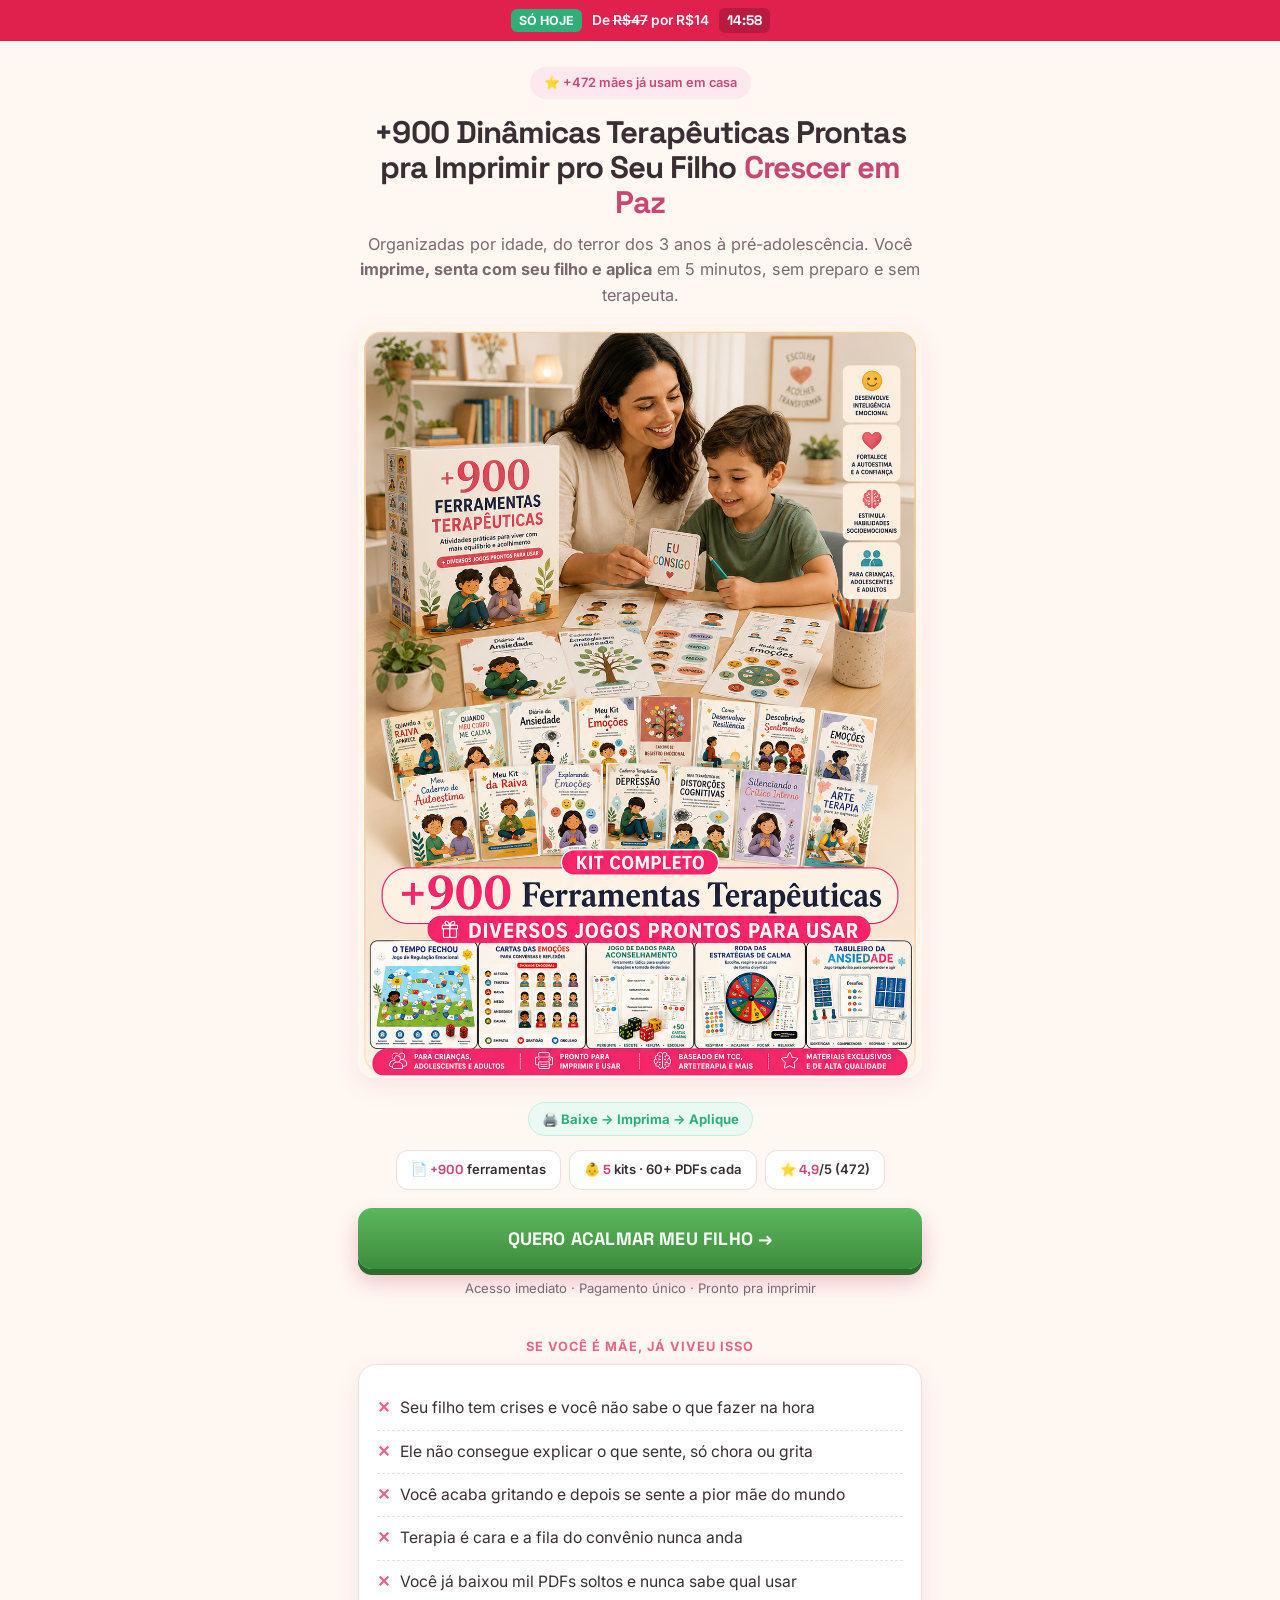
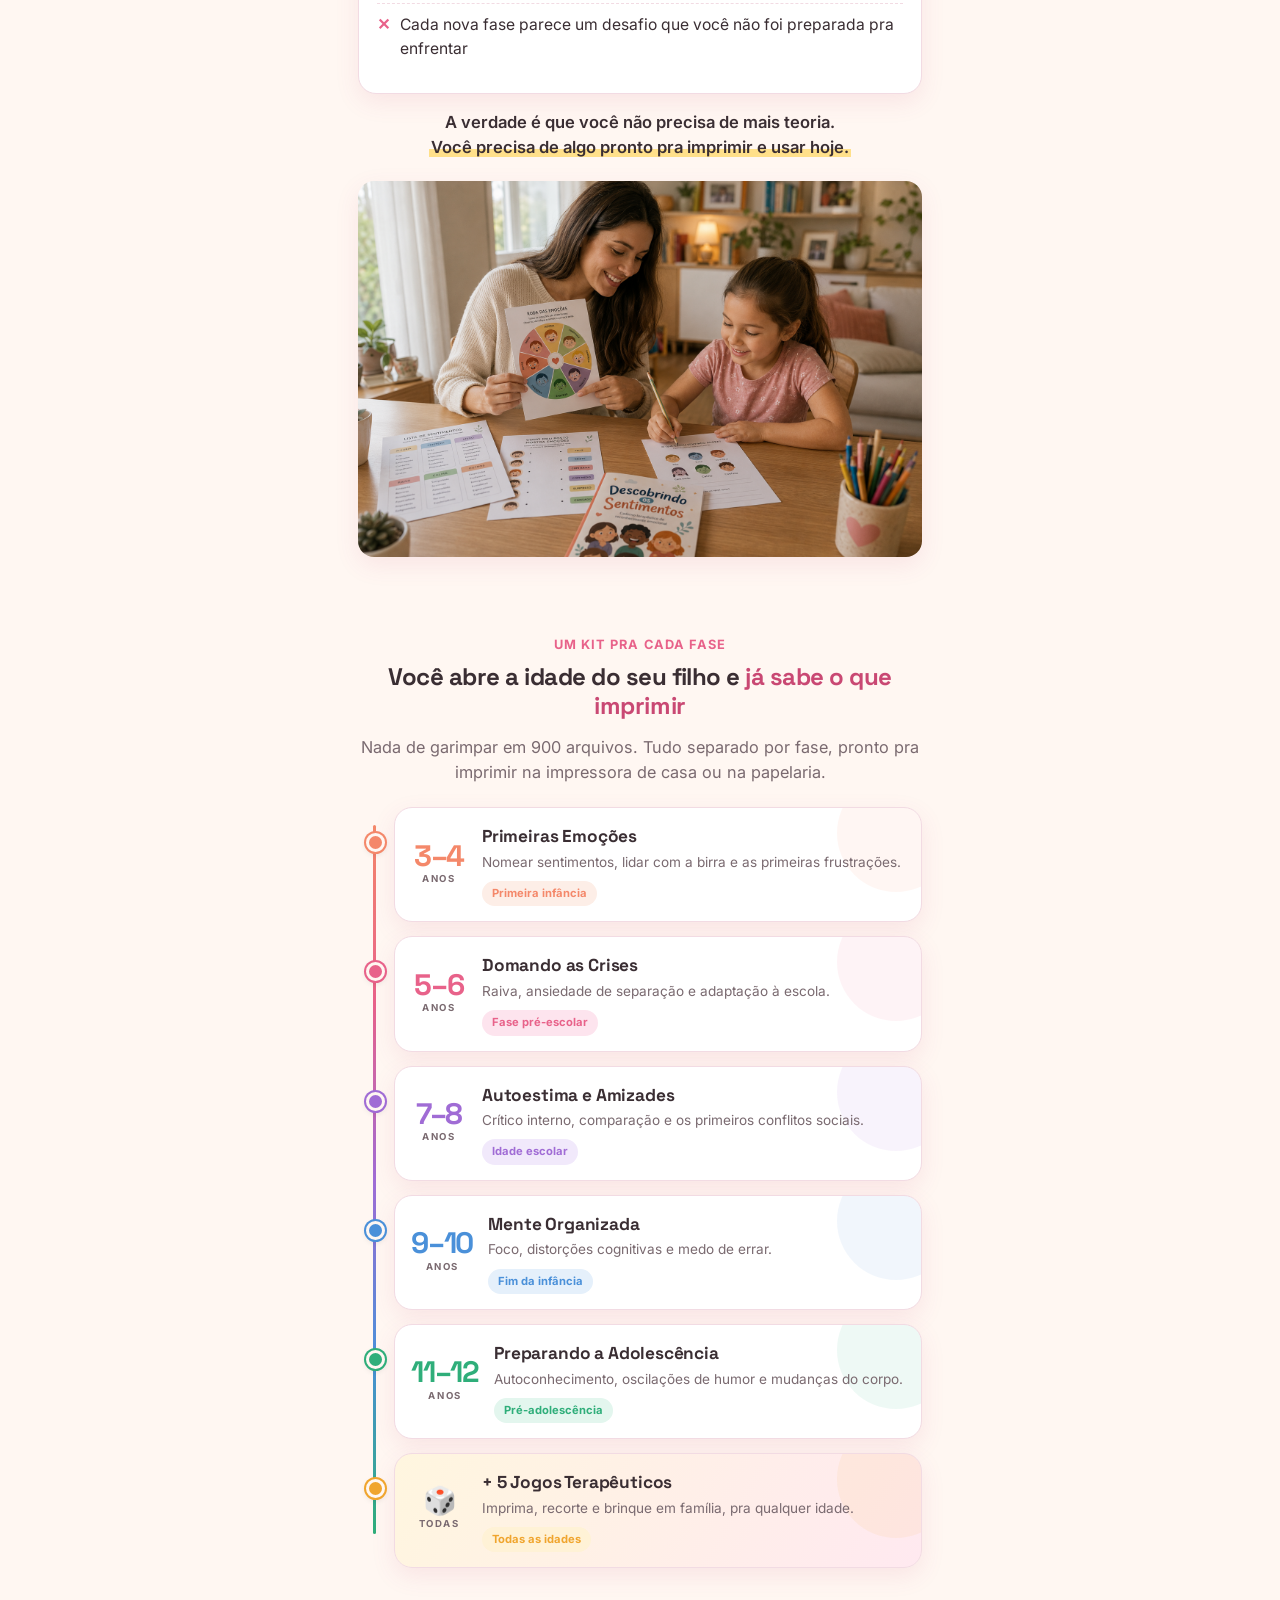
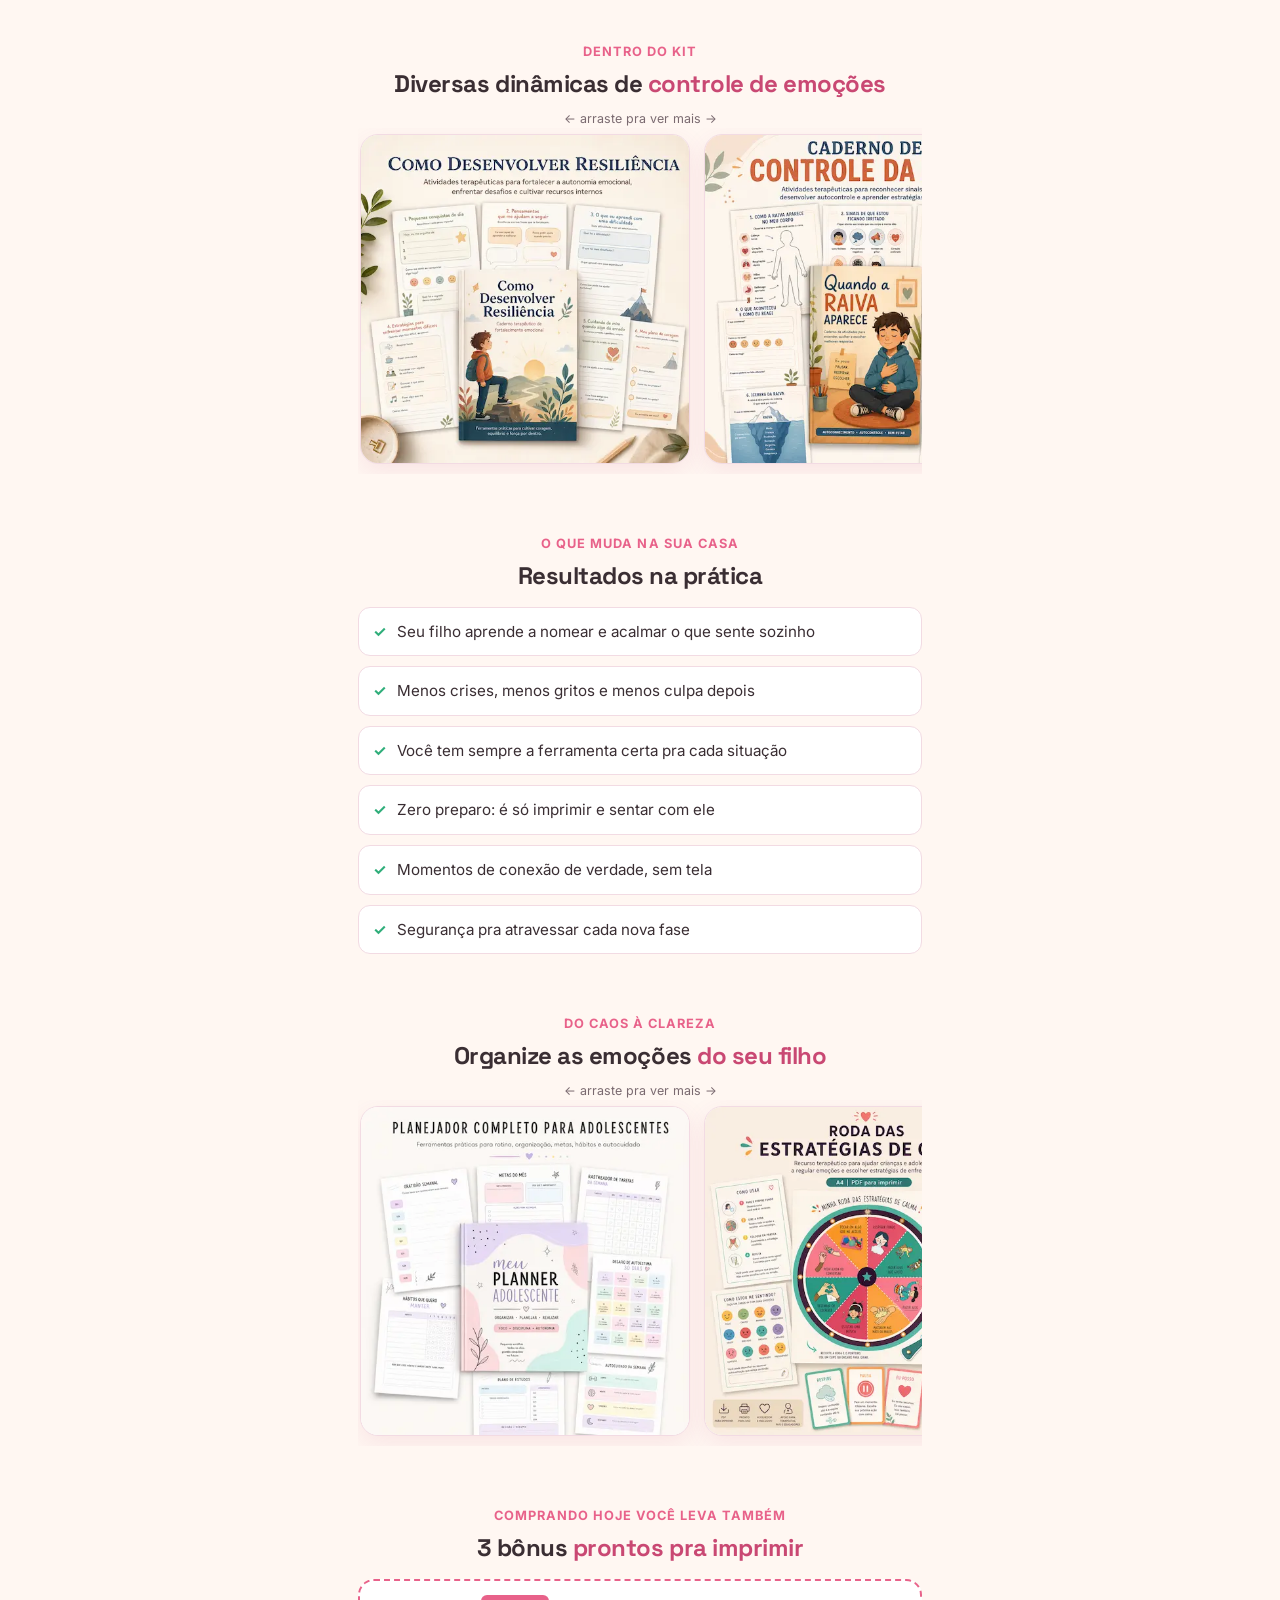
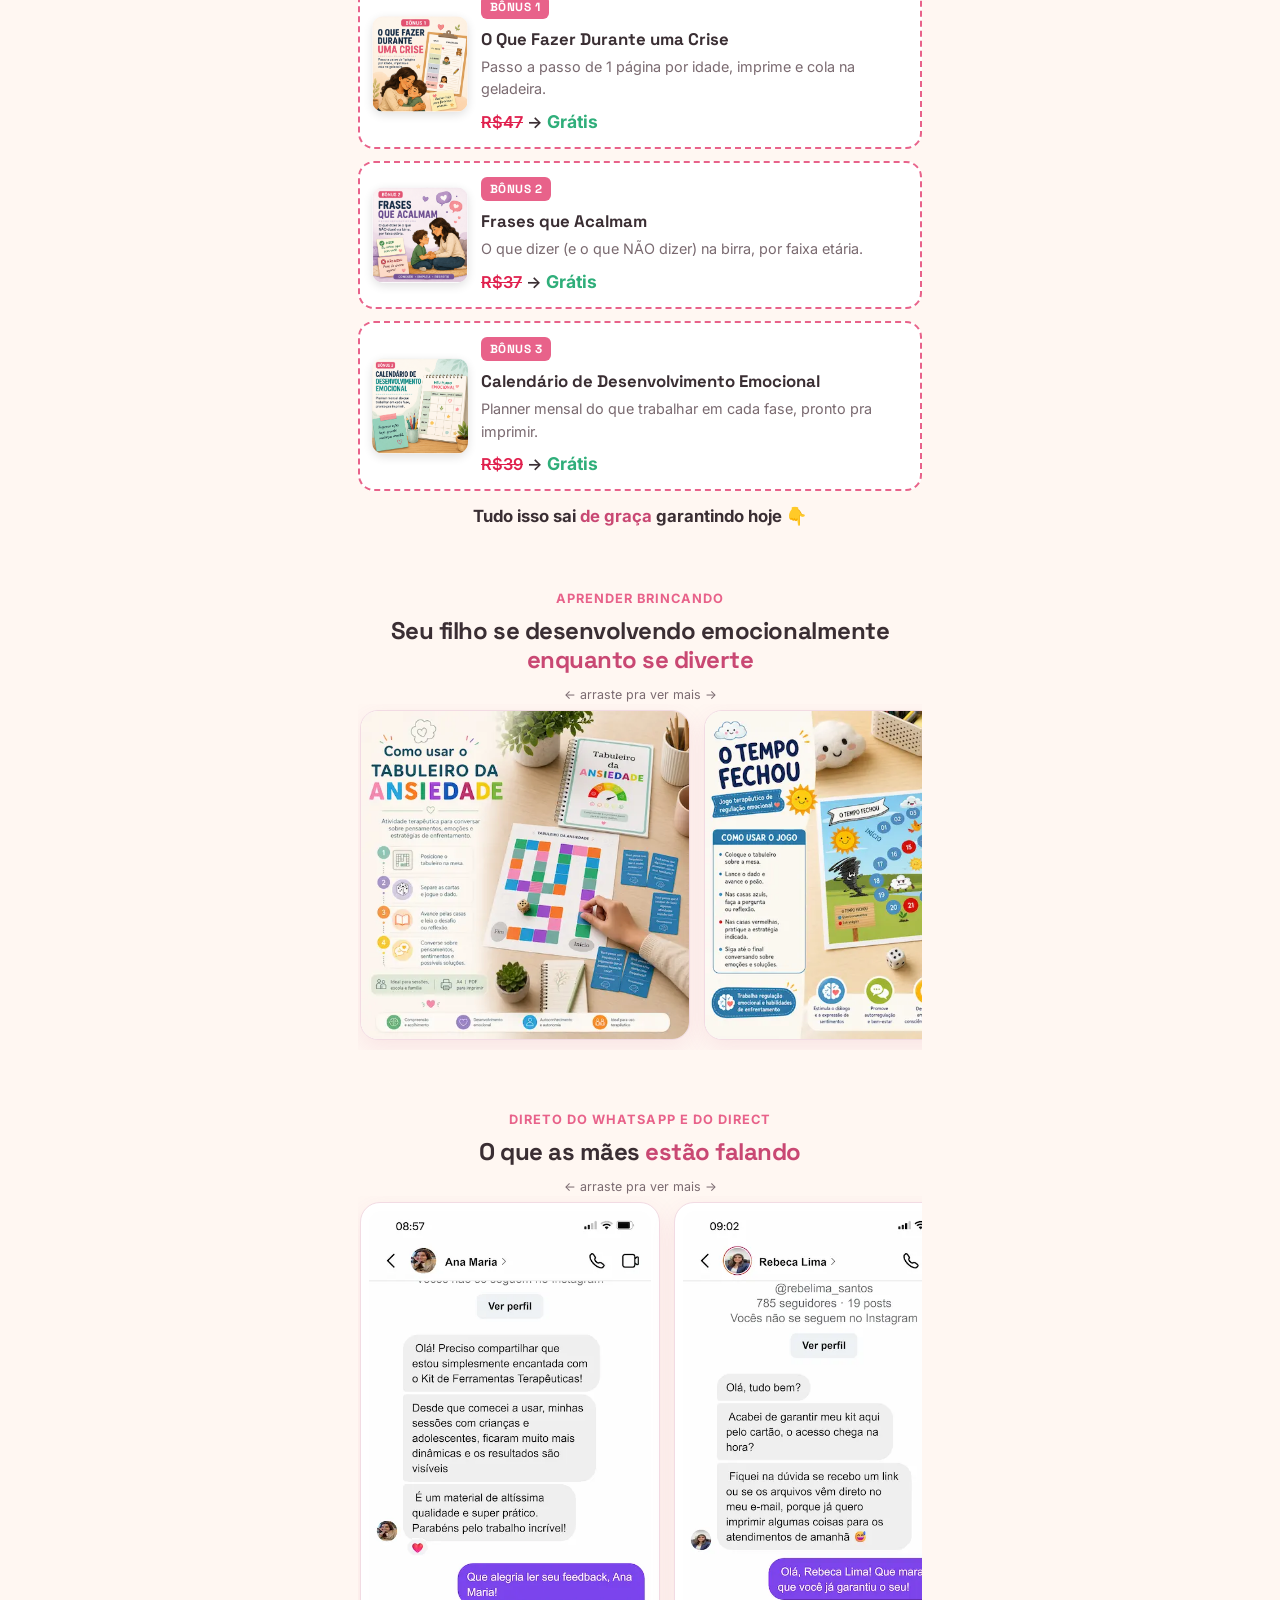
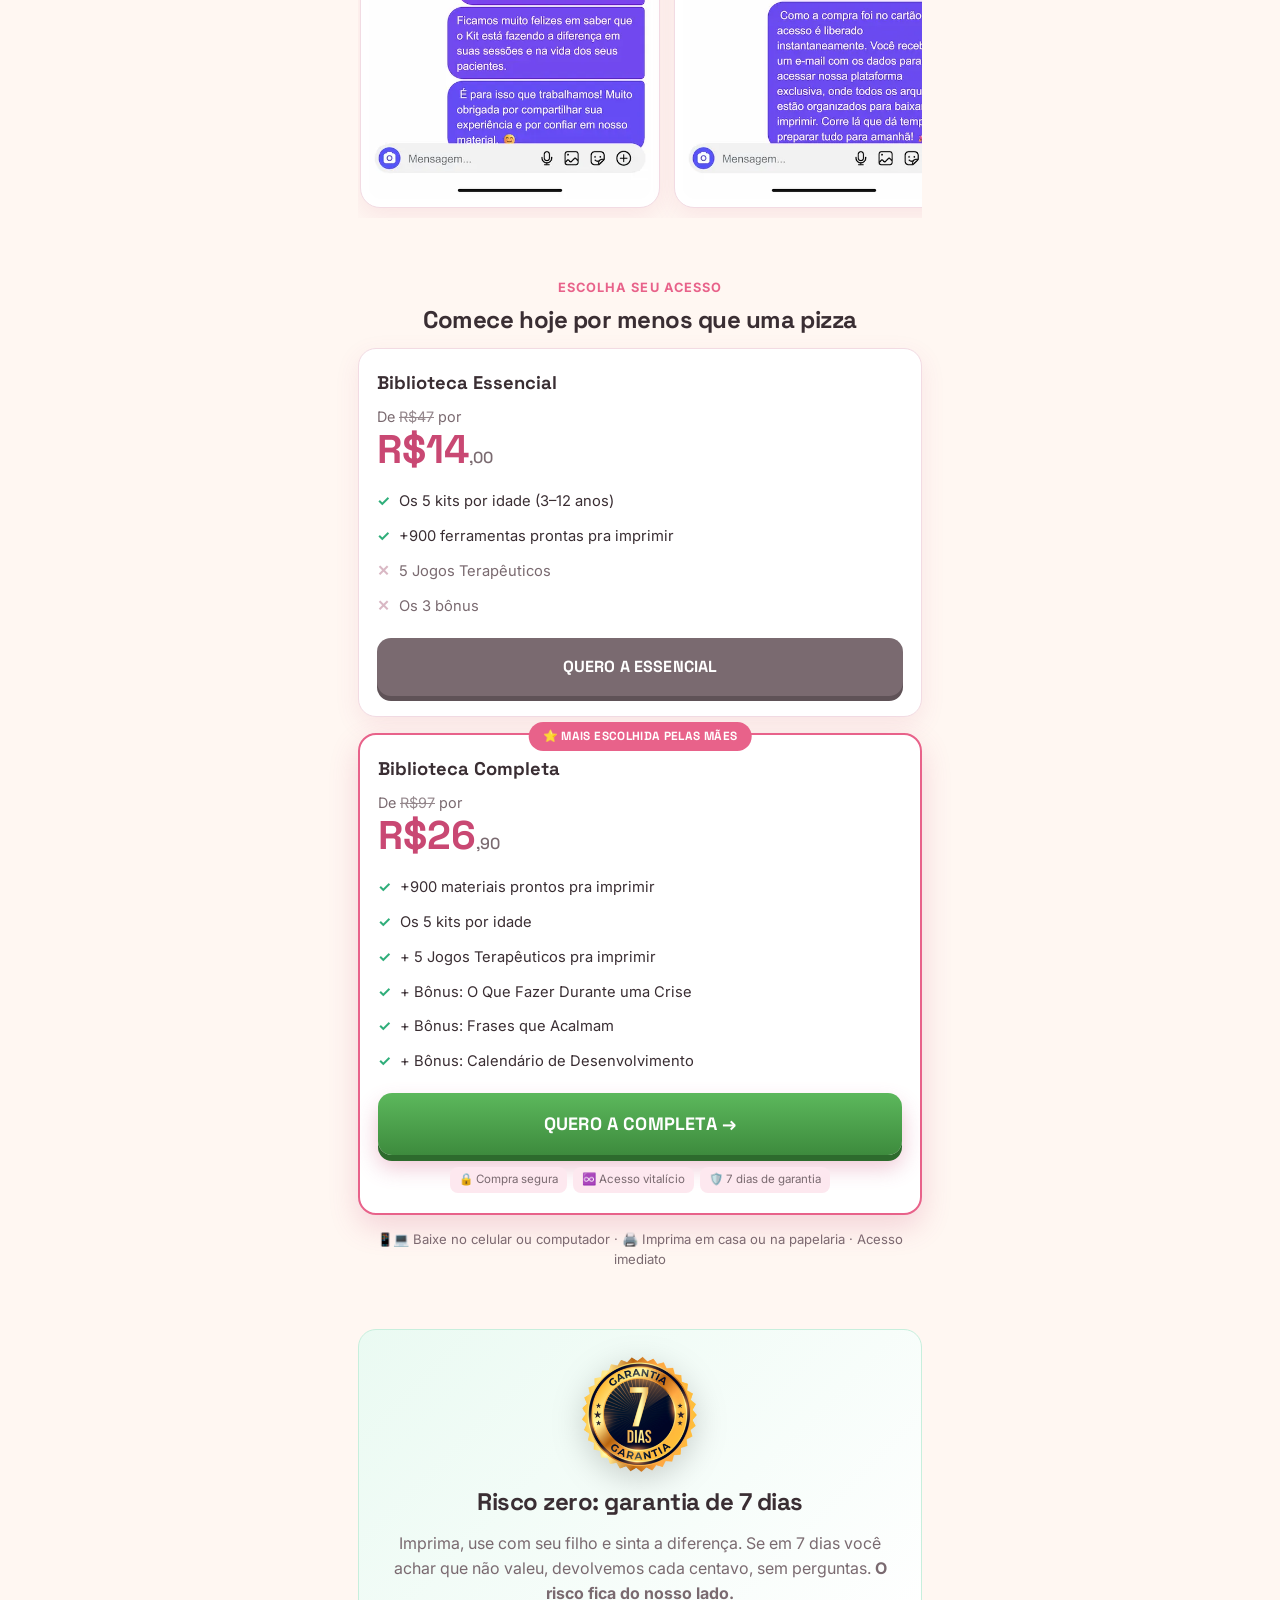
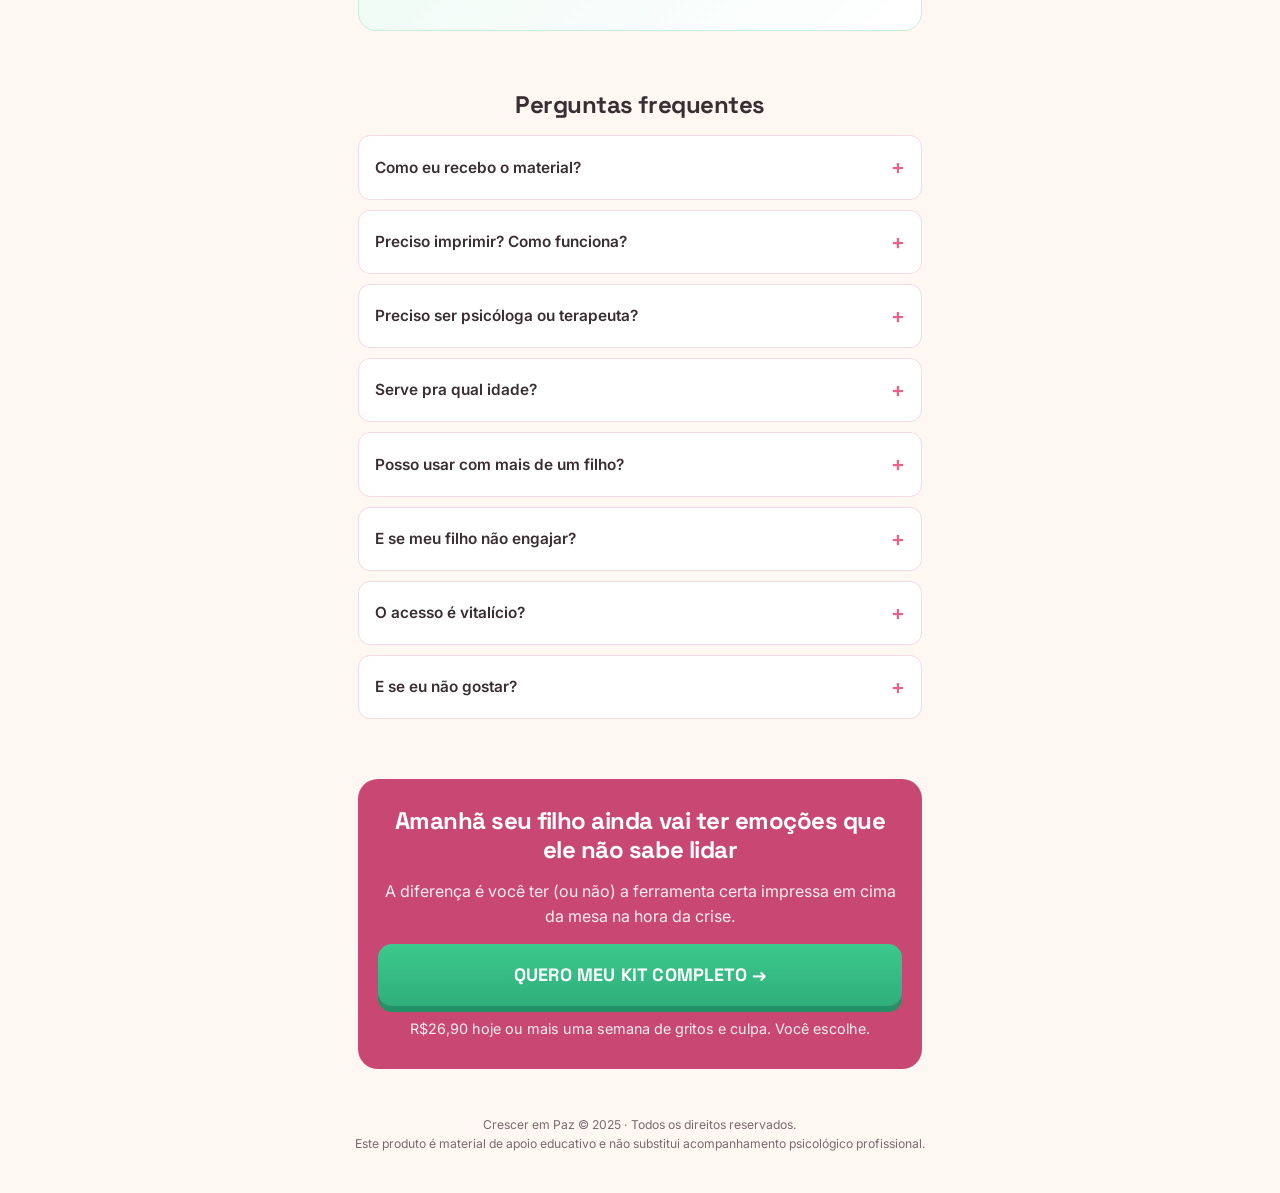
==== commit c6d2e2ed: "Nova headline: +900 Dinamicas Terapeuticas prontas pra imprimir pro seu filho Crescer em Paz" ====
--- a/index.html
+++ b/index.html
@@ -197,6 +197,13 @@
   .modal h3{font-size:1.3rem;margin-bottom:8px}
   .modal p{color:var(--muted);font-size:.95rem;margin-bottom:16px}
   .modal .big{color:var(--brand-dark);font-family:'Space Grotesk';font-weight:700;font-size:1.1rem}
+  .modal .extras{list-style:none;text-align:left;margin:4px 0 14px;padding:12px 14px;background:var(--soft);border-radius:12px}
+  .modal .extras li{display:flex;gap:9px;align-items:flex-start;font-size:.9rem;padding:4px 0;color:var(--ink)}
+  .modal .extras li .ck{color:var(--green);font-weight:700;flex-shrink:0}
+  .modal .down-price{font-size:1rem;margin-bottom:14px;font-weight:600}
+  .modal .down-price s{color:#e0214e;font-weight:500}
+  .modal .down-price b{color:var(--green);font-family:'Space Grotesk';font-size:1.25rem}
+  .modal .down-price span{display:block;font-size:.72rem;color:var(--muted);font-weight:500;margin-top:2px}
   .modal .ghost{display:block;margin-top:12px;color:var(--muted);font-size:.82rem;background:none;border:none;cursor:pointer;text-decoration:underline;width:100%}
 
   /* FLOAT SOCIAL PROOF */
@@ -221,7 +228,7 @@
   <!-- HERO -->
   <div class="hero">
     <span class="badge-top">⭐ +472 mães já usam em casa</span>
-    <h1>+900 Ferramentas Terapêuticas <span class="em">Prontas pra Imprimir</span> e Usar Hoje</h1>
+    <h1>+900 Dinâmicas Terapêuticas Prontas pra Imprimir pro Seu Filho <span class="em">Crescer em Paz</span></h1>
     <p class="sub">Organizadas por idade, do terror dos 3 anos à pré-adolescência. Você <b>imprime, senta com seu filho e aplica</b> em 5 minutos, sem preparo e sem terapeuta.</p>
     <img class="hero-img" src="assets/imagens/maefilho.png" alt="Mãe e filho usando o Kit Completo de +900 Ferramentas Terapêuticas prontas pra imprimir" width="1086" height="1448" loading="eager">
     <div class="print-chip">🖨️ Baixe → Imprima → Aplique</div>
@@ -460,8 +467,15 @@
   <div class="modal">
     <button class="close" onclick="closeDown()">×</button>
     <h3>Espera! 🎁</h3>
-    <p>Por só <span class="big">R$12,90 a mais</span> você leva os <b>5 jogos + os 3 bônus</b> prontos pra imprimir. É o que quase toda mãe escolhe.</p>
-    <a href="#checkout-premium" class="cta">QUERO A COMPLETA POR R$26,90 →</a>
+    <p>Por só <span class="big">R$5,90 a mais</span> você desbloqueia:</p>
+    <ul class="extras">
+      <li><span class="ck">✓</span> 5 Jogos Terapêuticos pra imprimir</li>
+      <li><span class="ck">✓</span> Bônus: O Que Fazer Durante uma Crise</li>
+      <li><span class="ck">✓</span> Bônus: Frases que Acalmam</li>
+      <li><span class="ck">✓</span> Bônus: Calendário de Desenvolvimento</li>
+    </ul>
+    <p class="down-price">De <s>R$26,90</s> por só <b>R$19,90</b> <span>(oferta só agora)</span></p>
+    <a href="#checkout-downsell" class="cta">QUERO A COMPLETA POR R$19,90 →</a>
     <button class="ghost" onclick="goBasico()">Não, quero só a essencial por R$14</button>
   </div>
 </div>
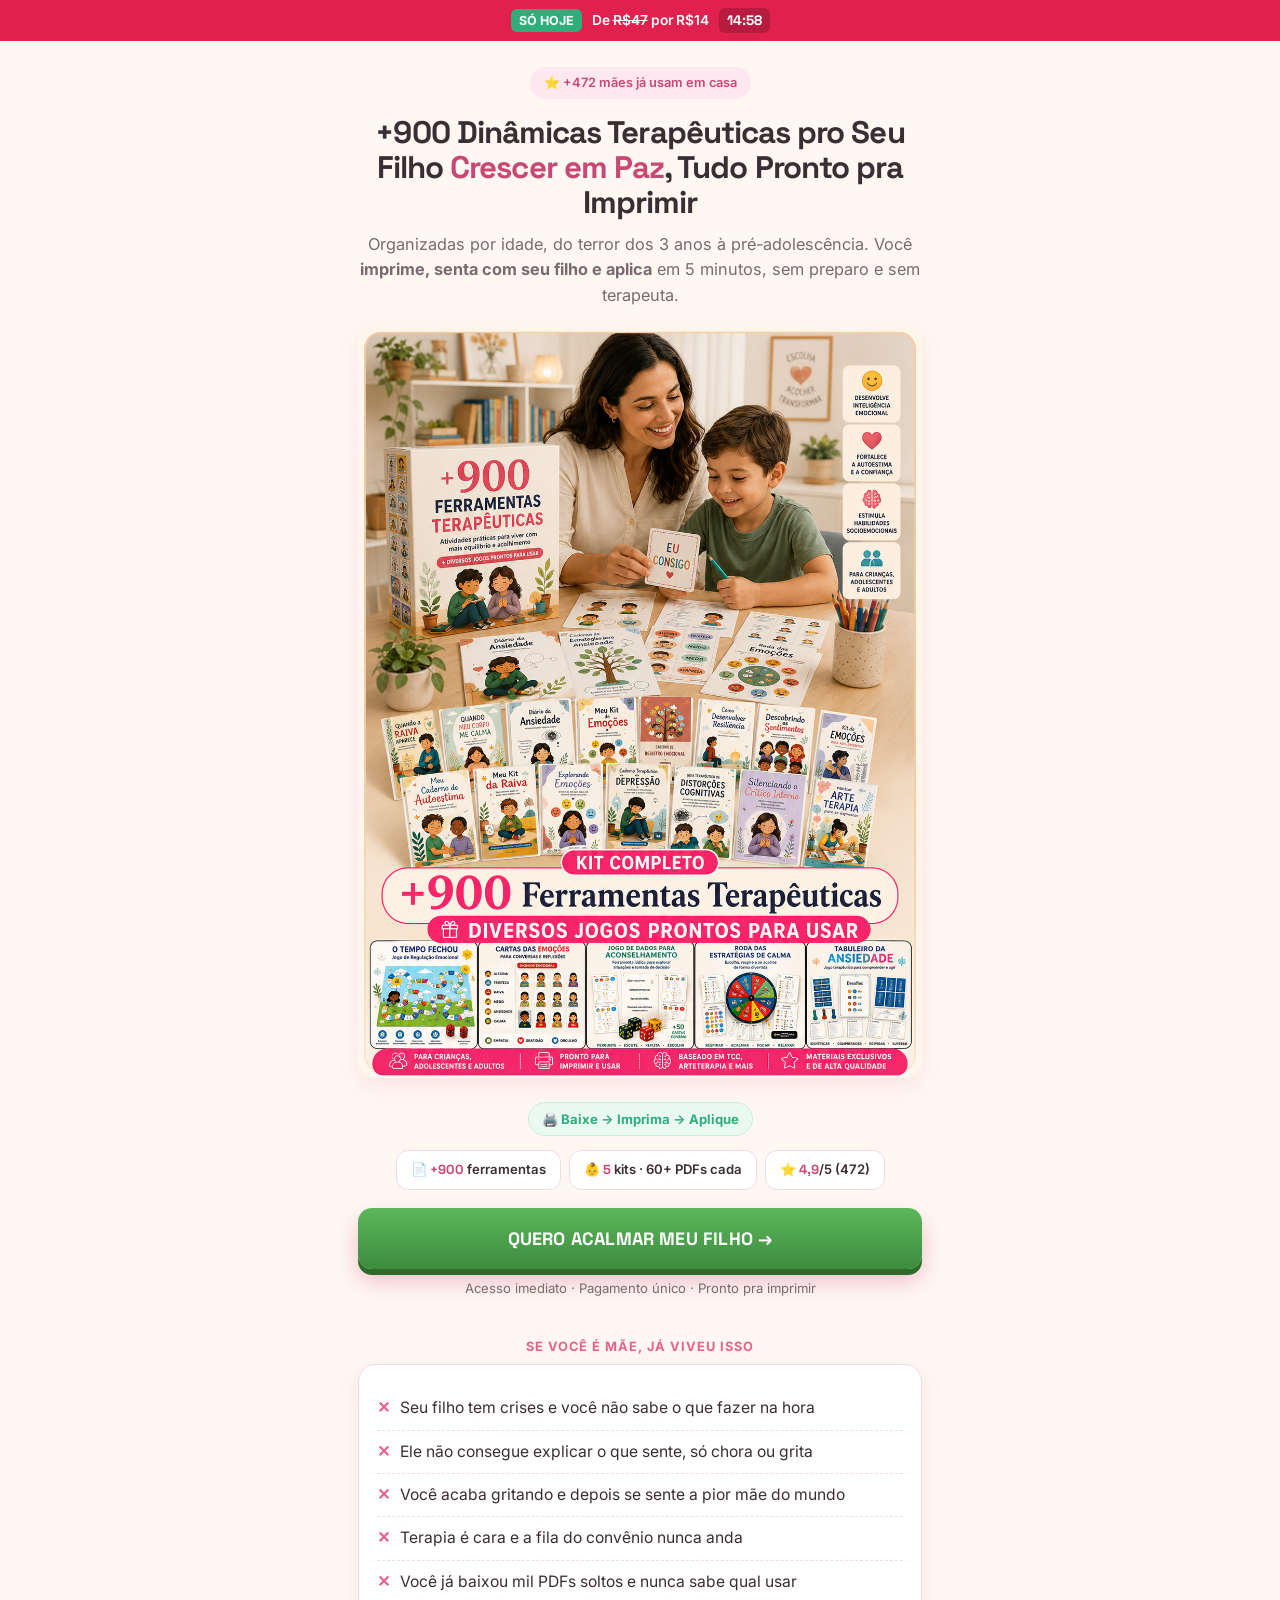
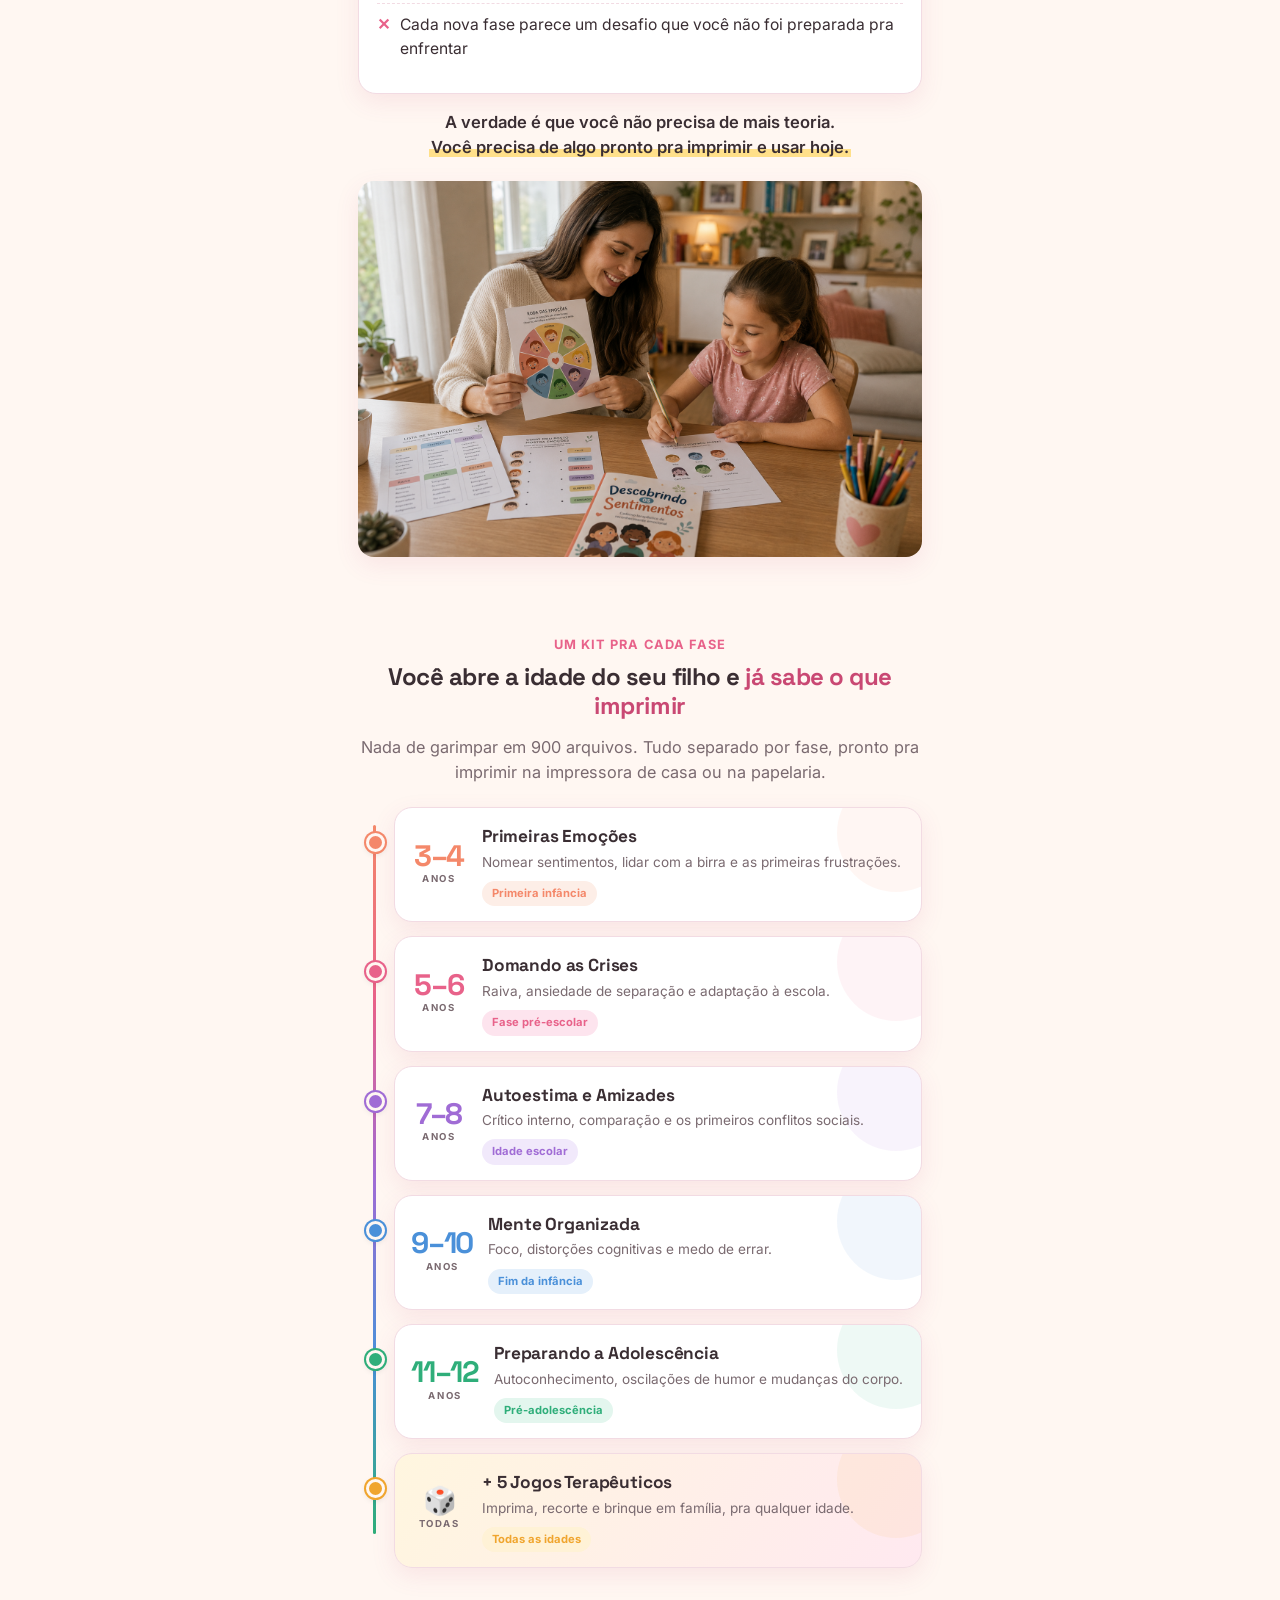
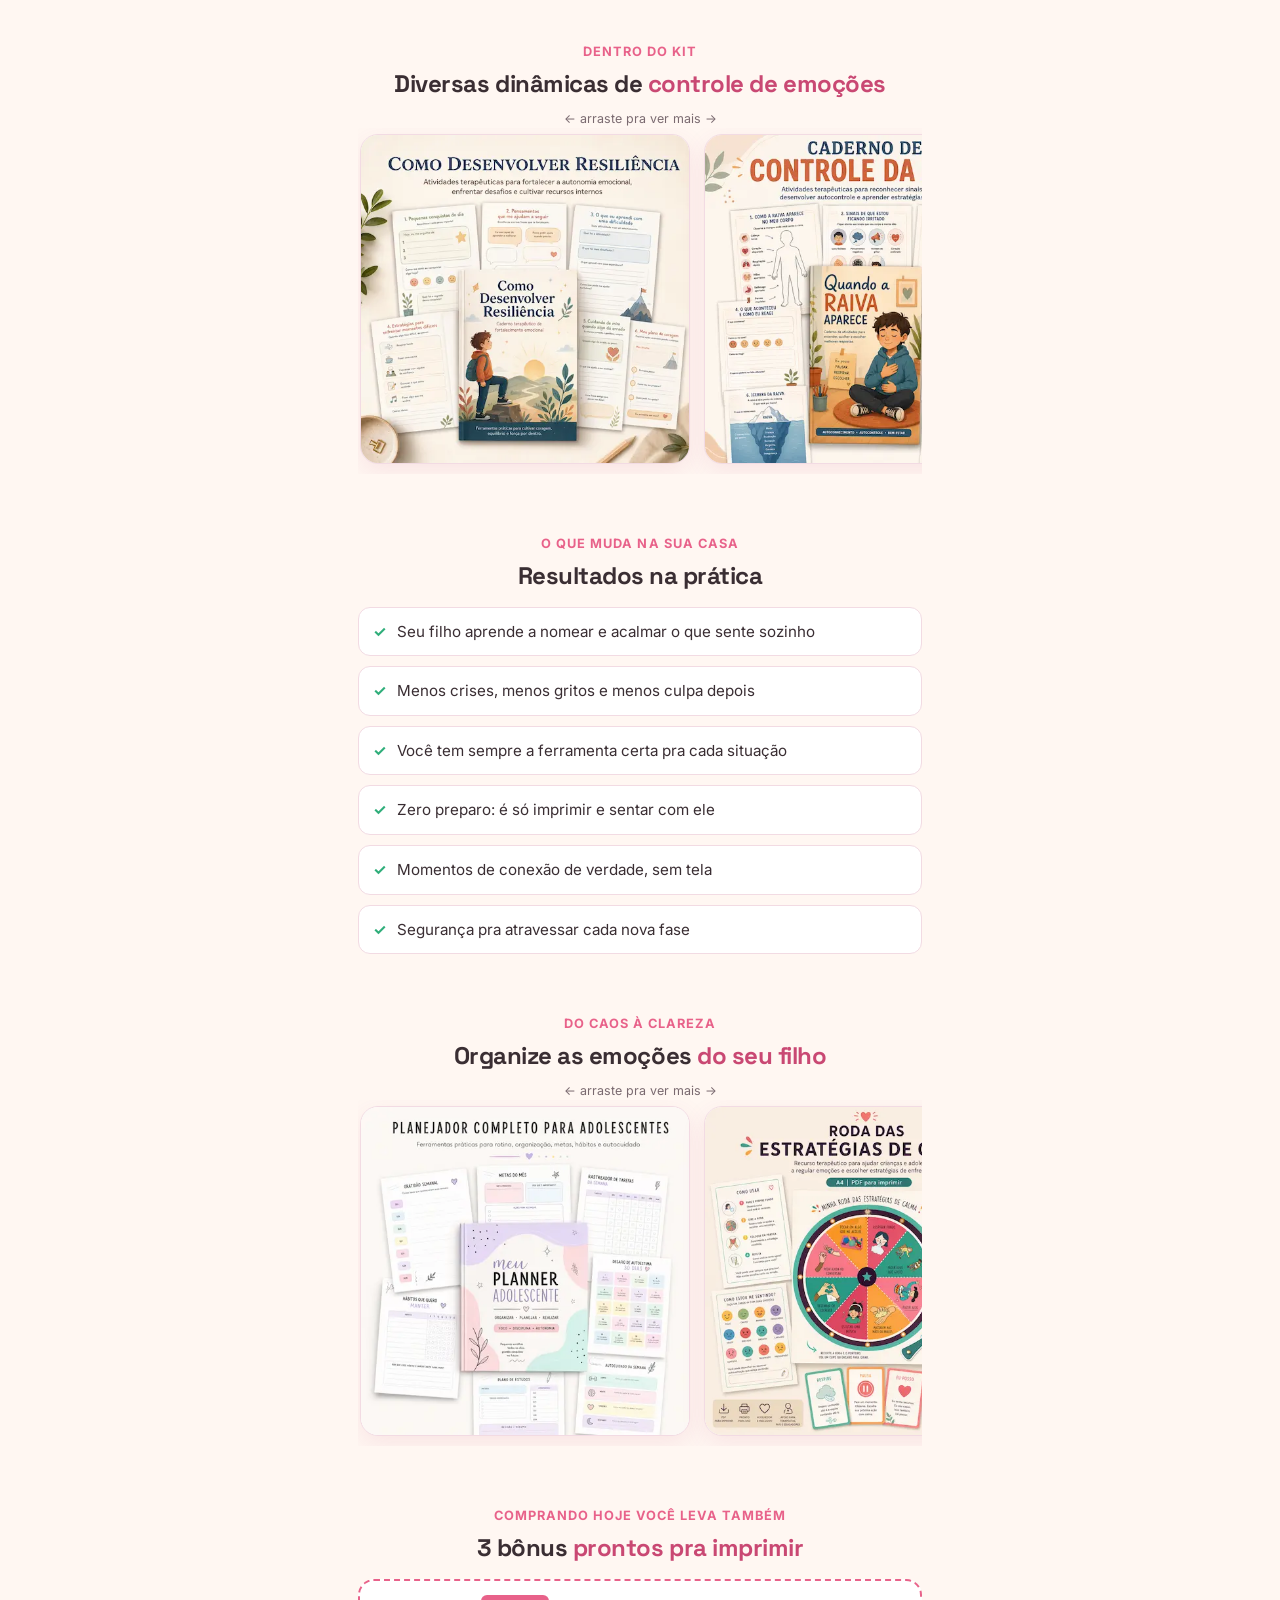
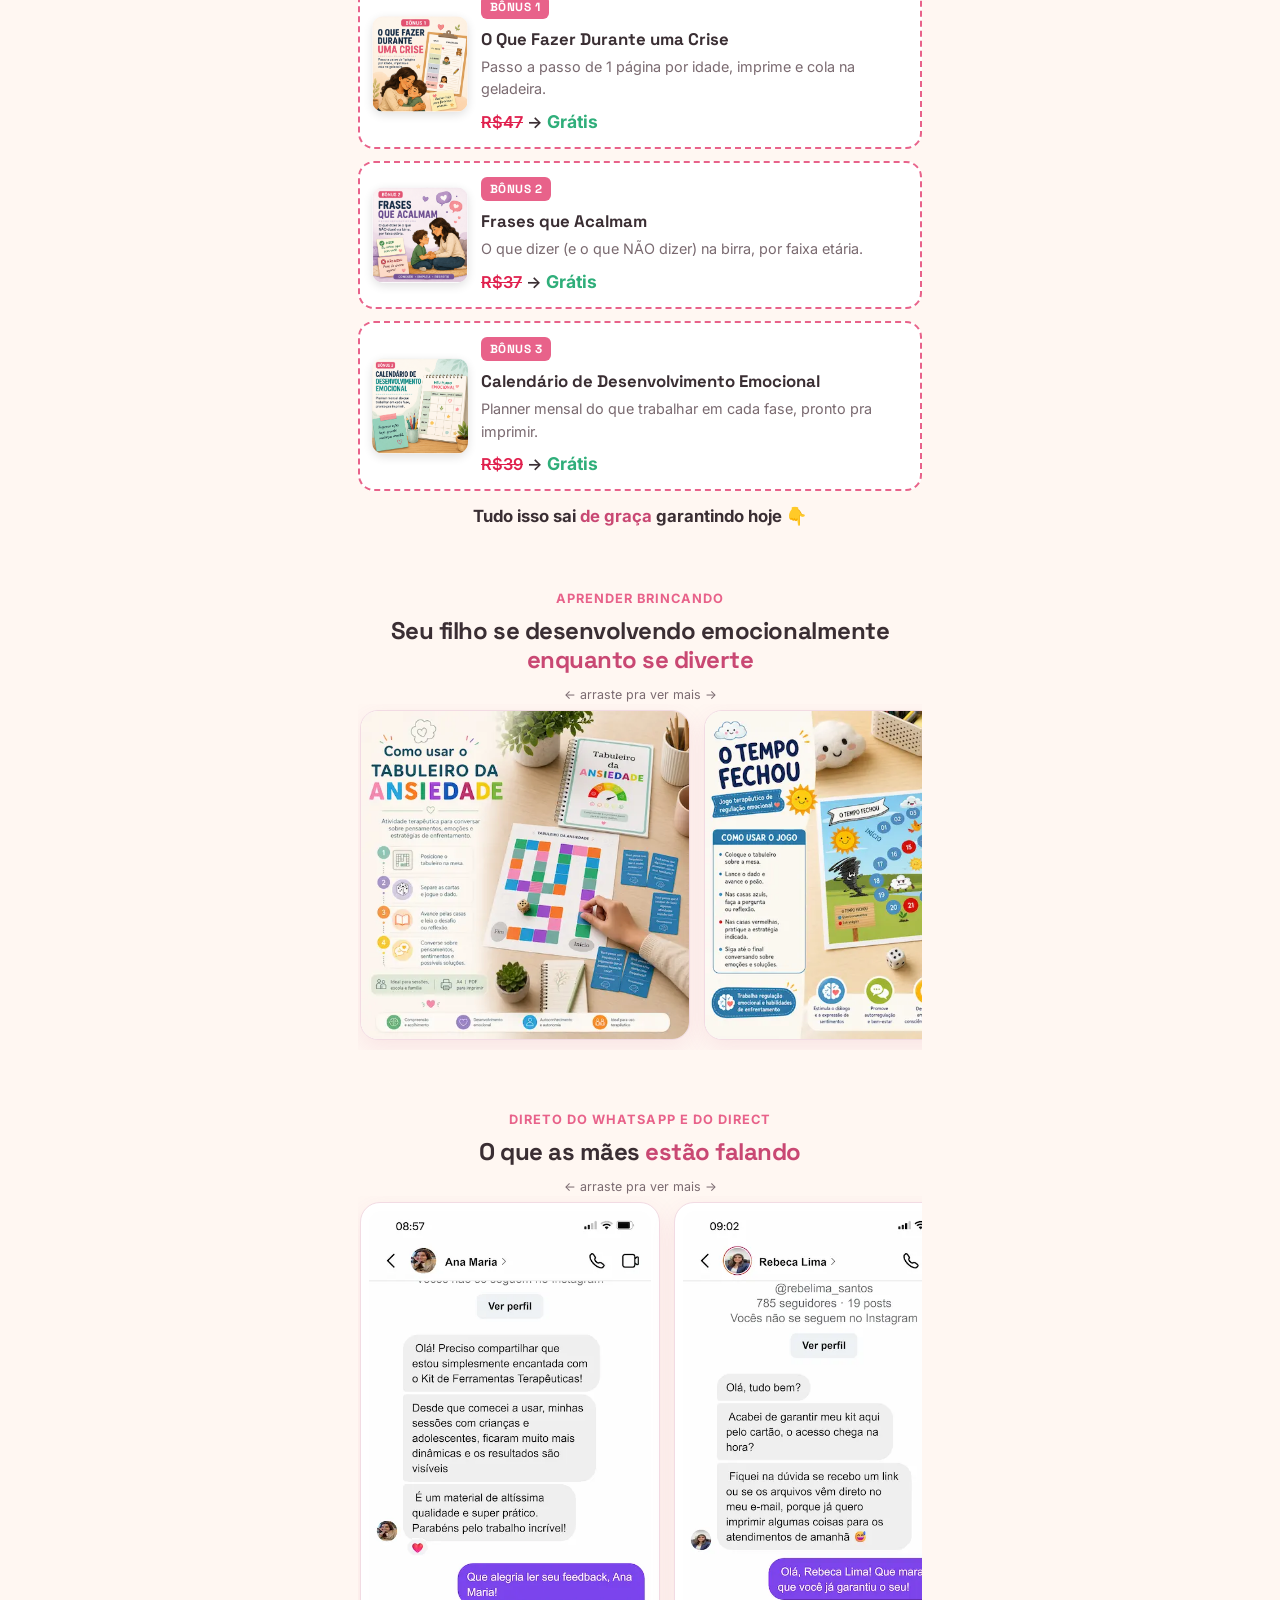
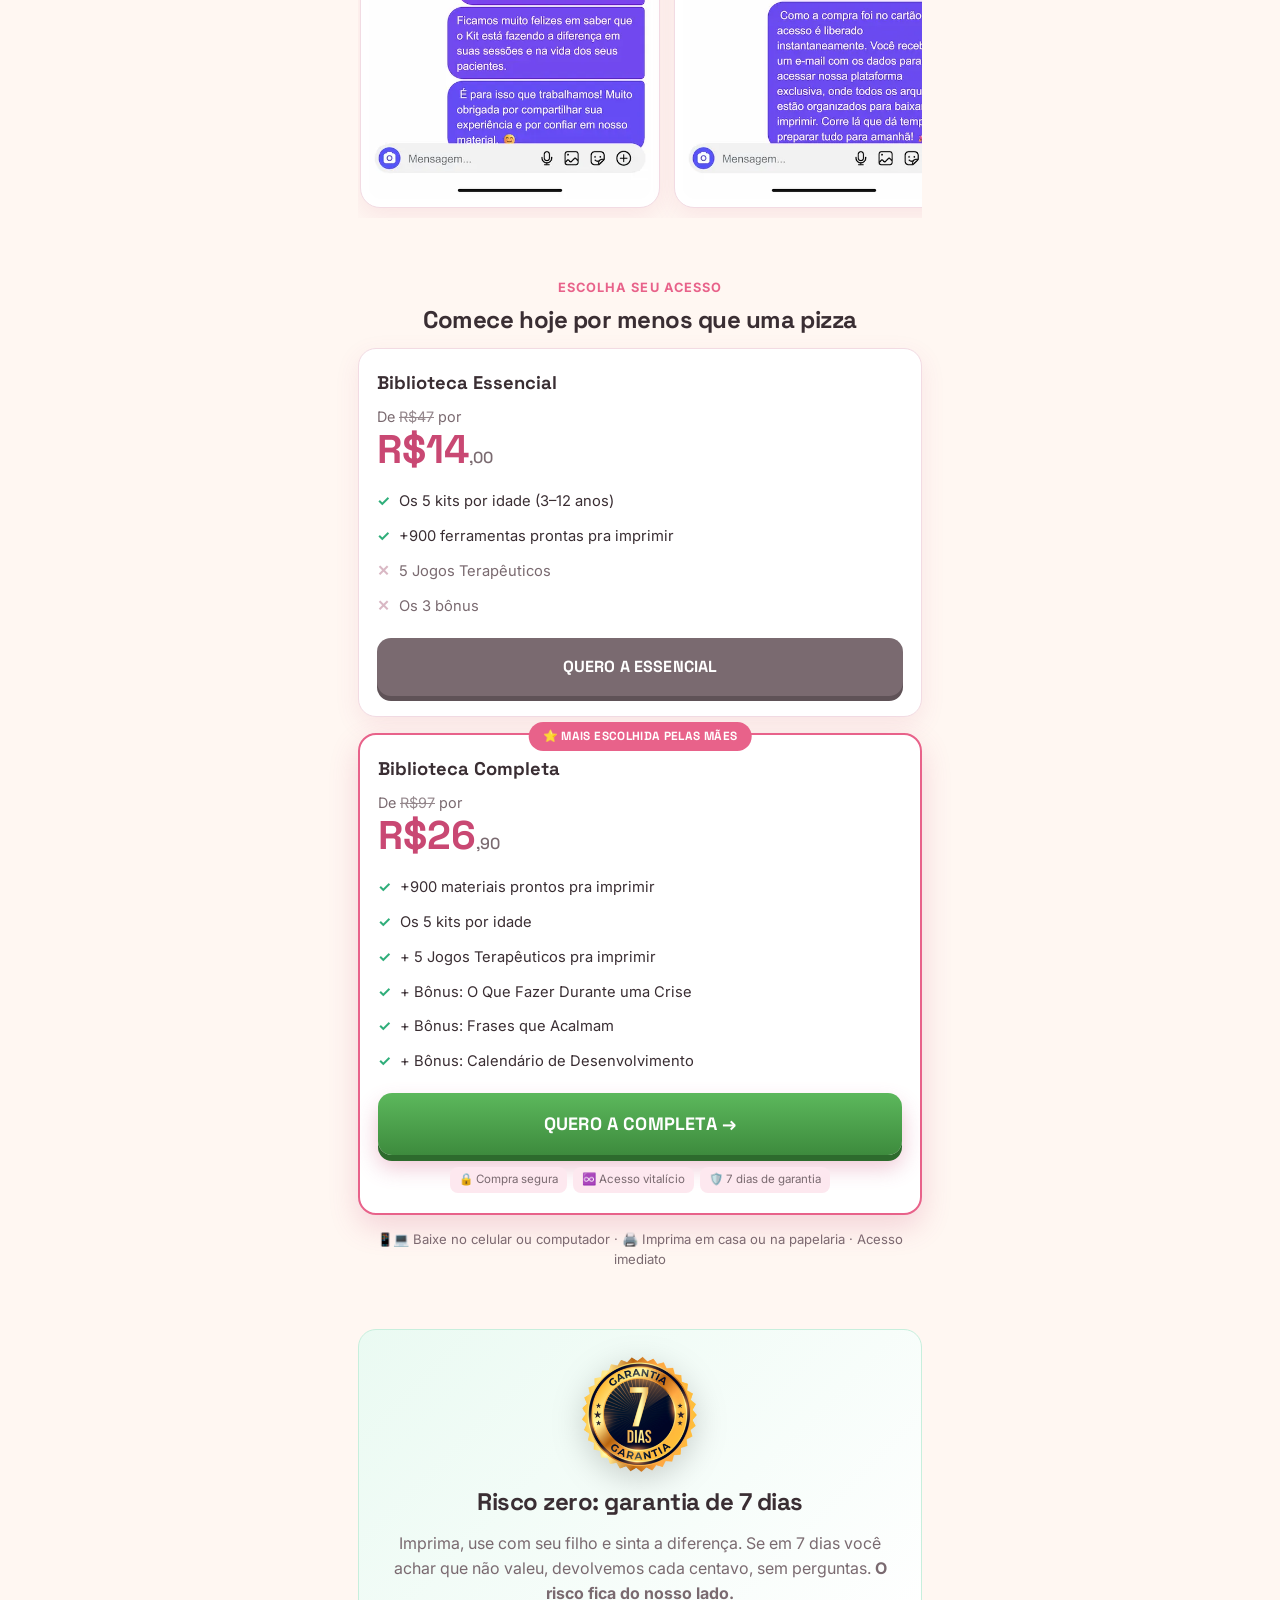
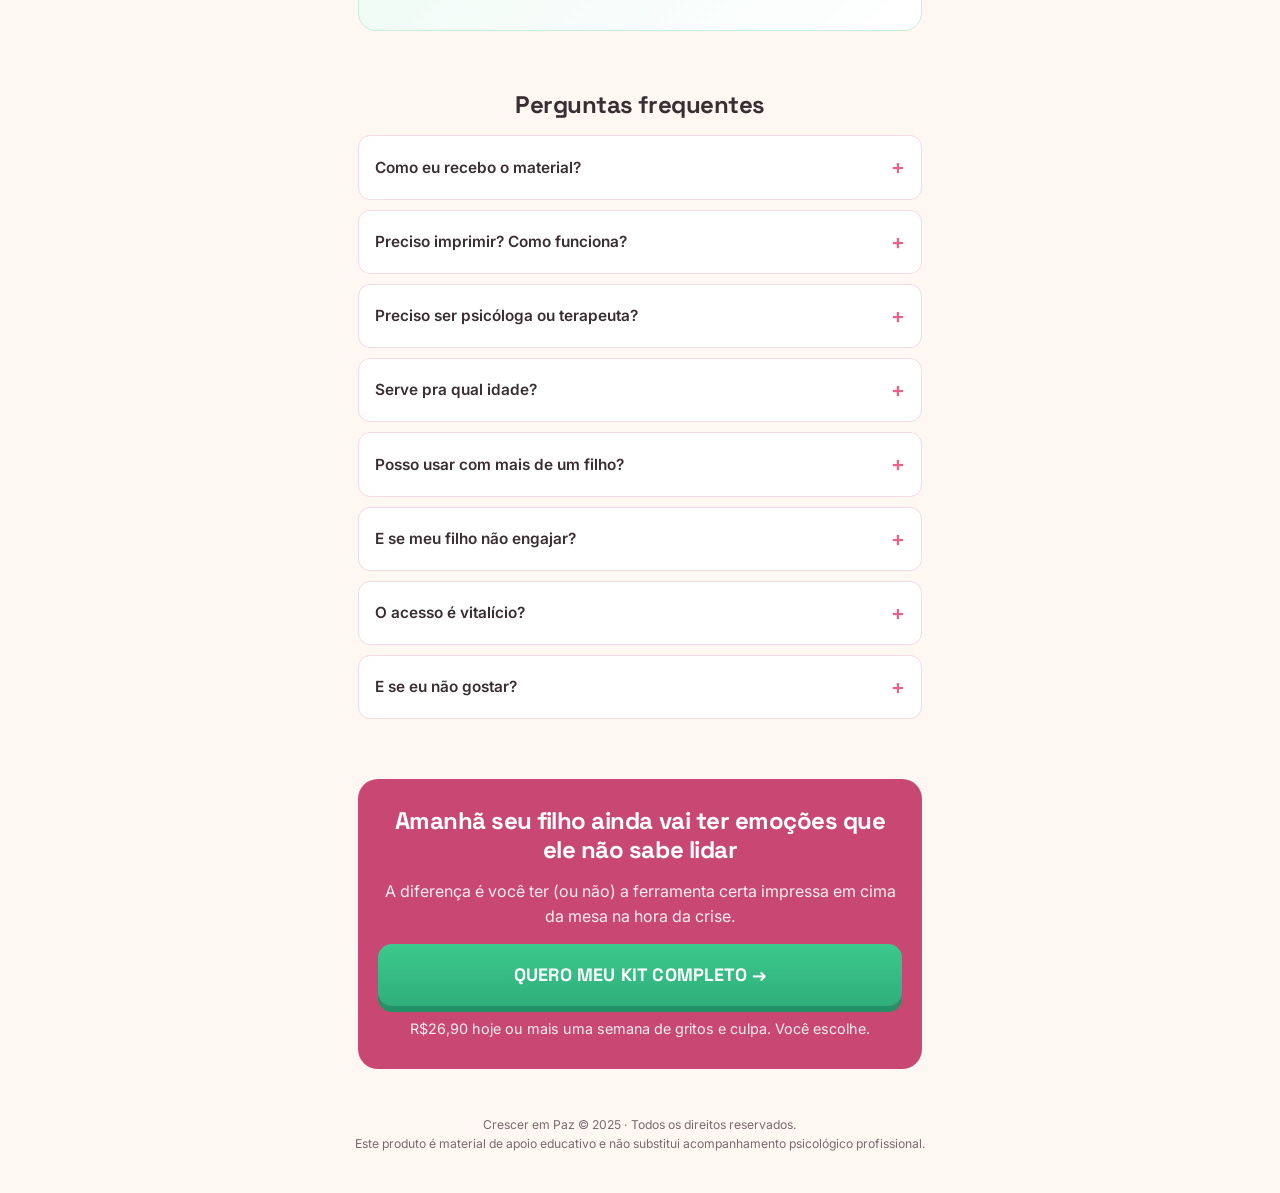
==== commit e1938fa3: "Ajusta headline" ====
--- a/index.html
+++ b/index.html
@@ -228,7 +228,7 @@
   <!-- HERO -->
   <div class="hero">
     <span class="badge-top">⭐ +472 mães já usam em casa</span>
-    <h1>+900 Dinâmicas Terapêuticas Prontas pra Imprimir pro Seu Filho <span class="em">Crescer em Paz</span></h1>
+    <h1>+900 Dinâmicas Terapêuticas pro Seu Filho <span class="em">Crescer em Paz</span>, Tudo Pronto pra Imprimir</h1>
     <p class="sub">Organizadas por idade, do terror dos 3 anos à pré-adolescência. Você <b>imprime, senta com seu filho e aplica</b> em 5 minutos, sem preparo e sem terapeuta.</p>
     <img class="hero-img" src="assets/imagens/maefilho.png" alt="Mãe e filho usando o Kit Completo de +900 Ferramentas Terapêuticas prontas pra imprimir" width="1086" height="1448" loading="eager">
     <div class="print-chip">🖨️ Baixe → Imprima → Aplique</div>
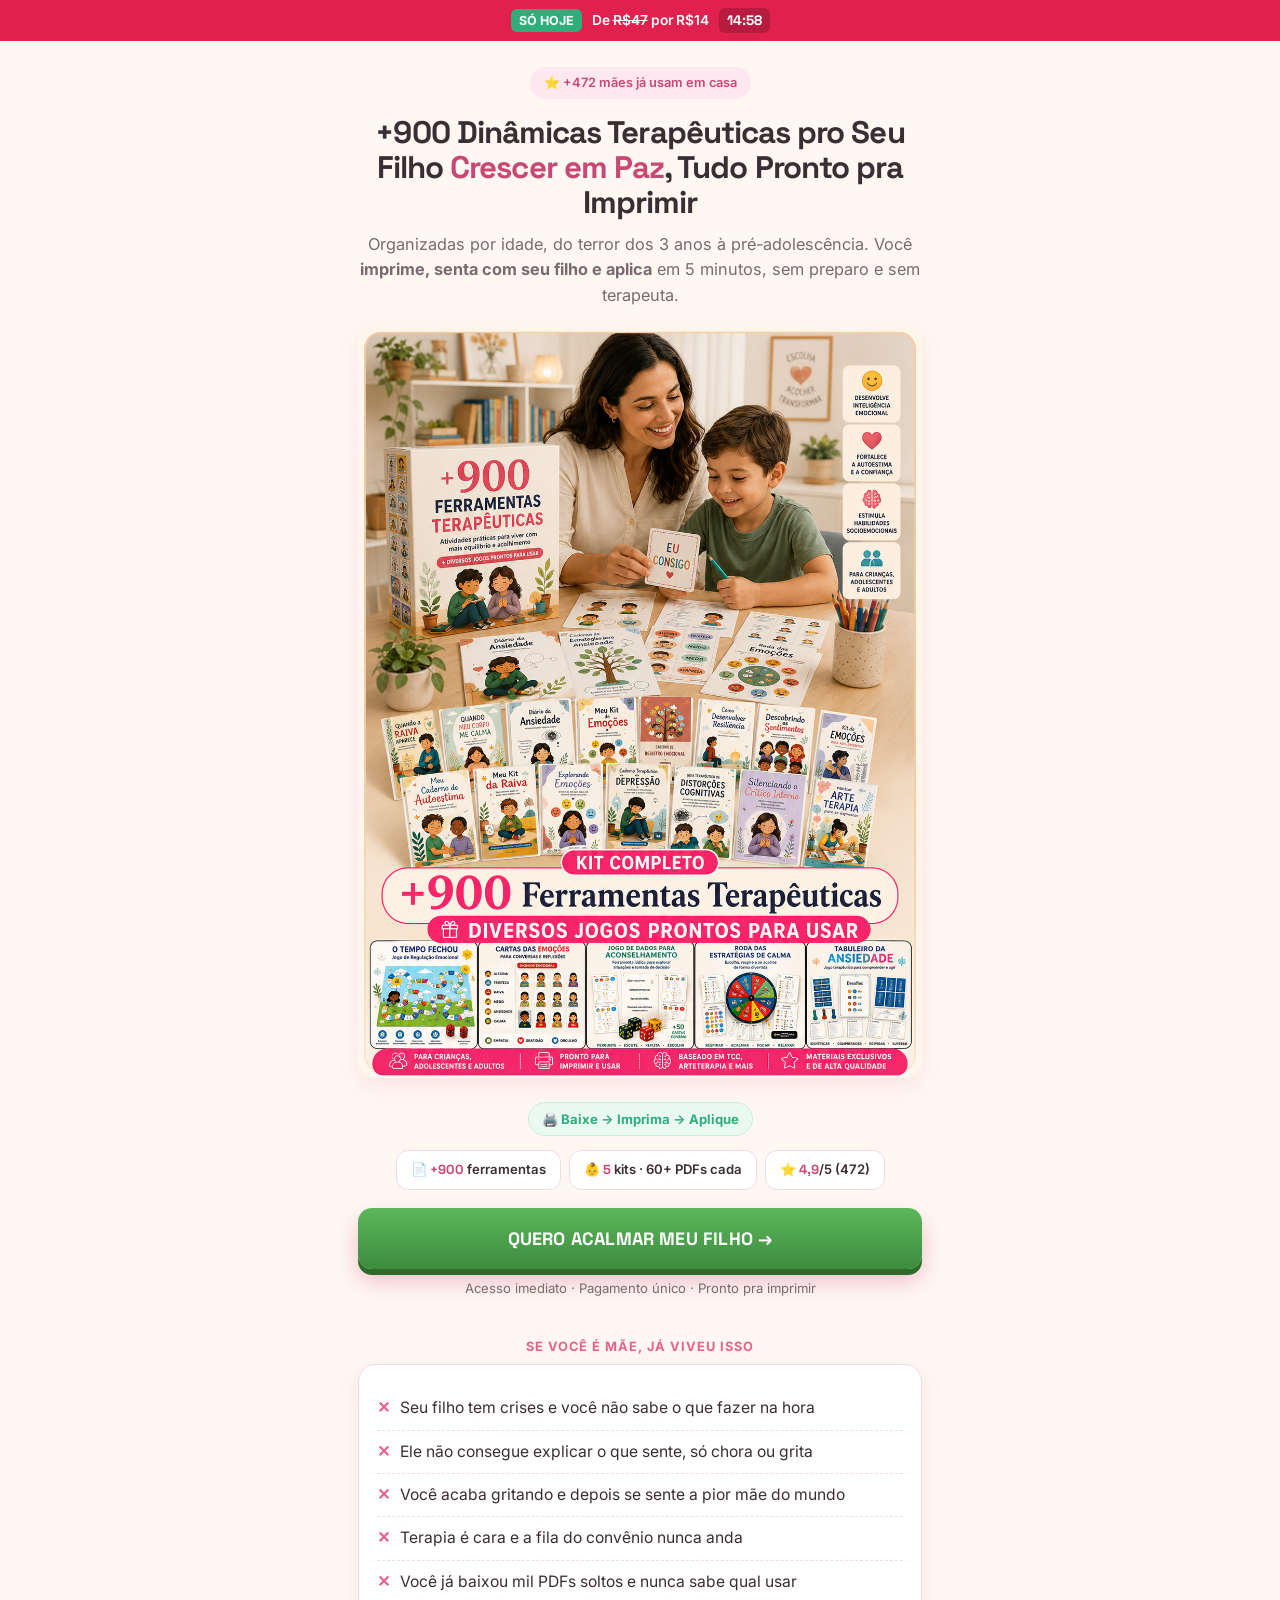
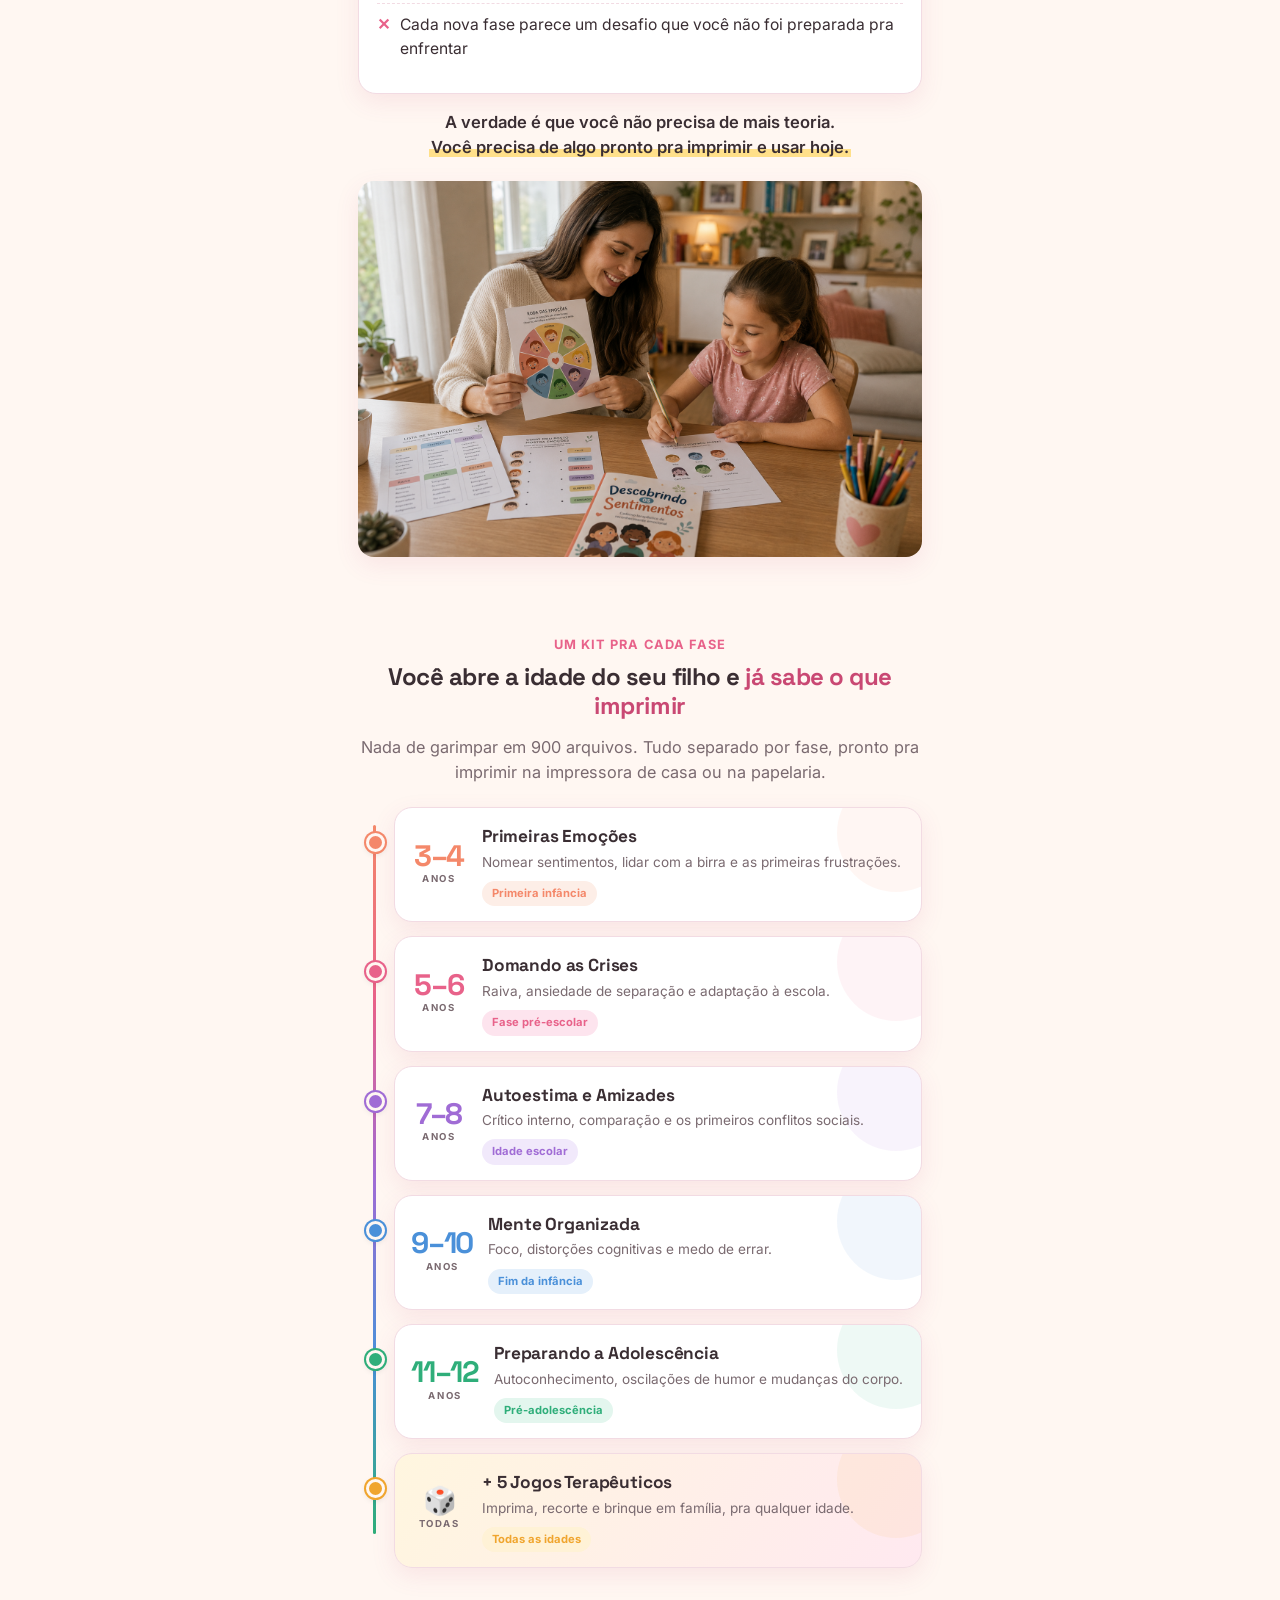
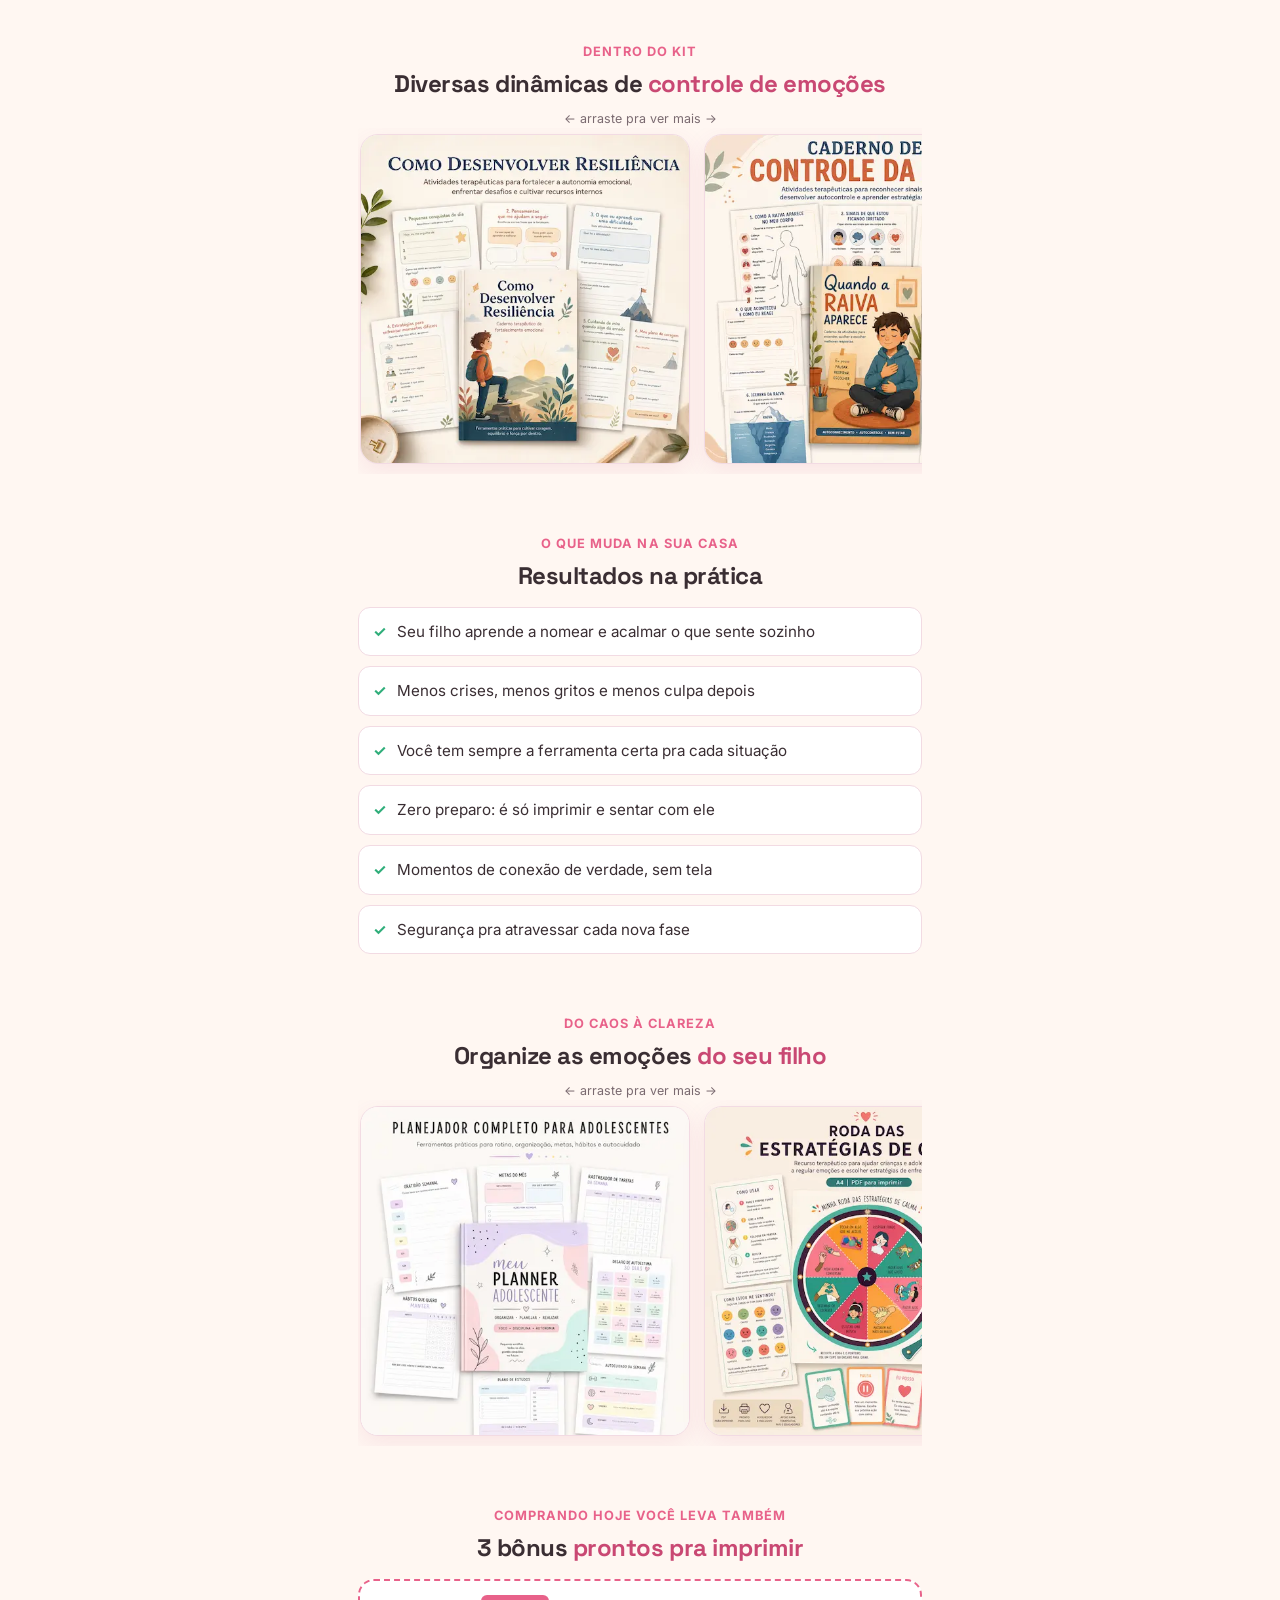
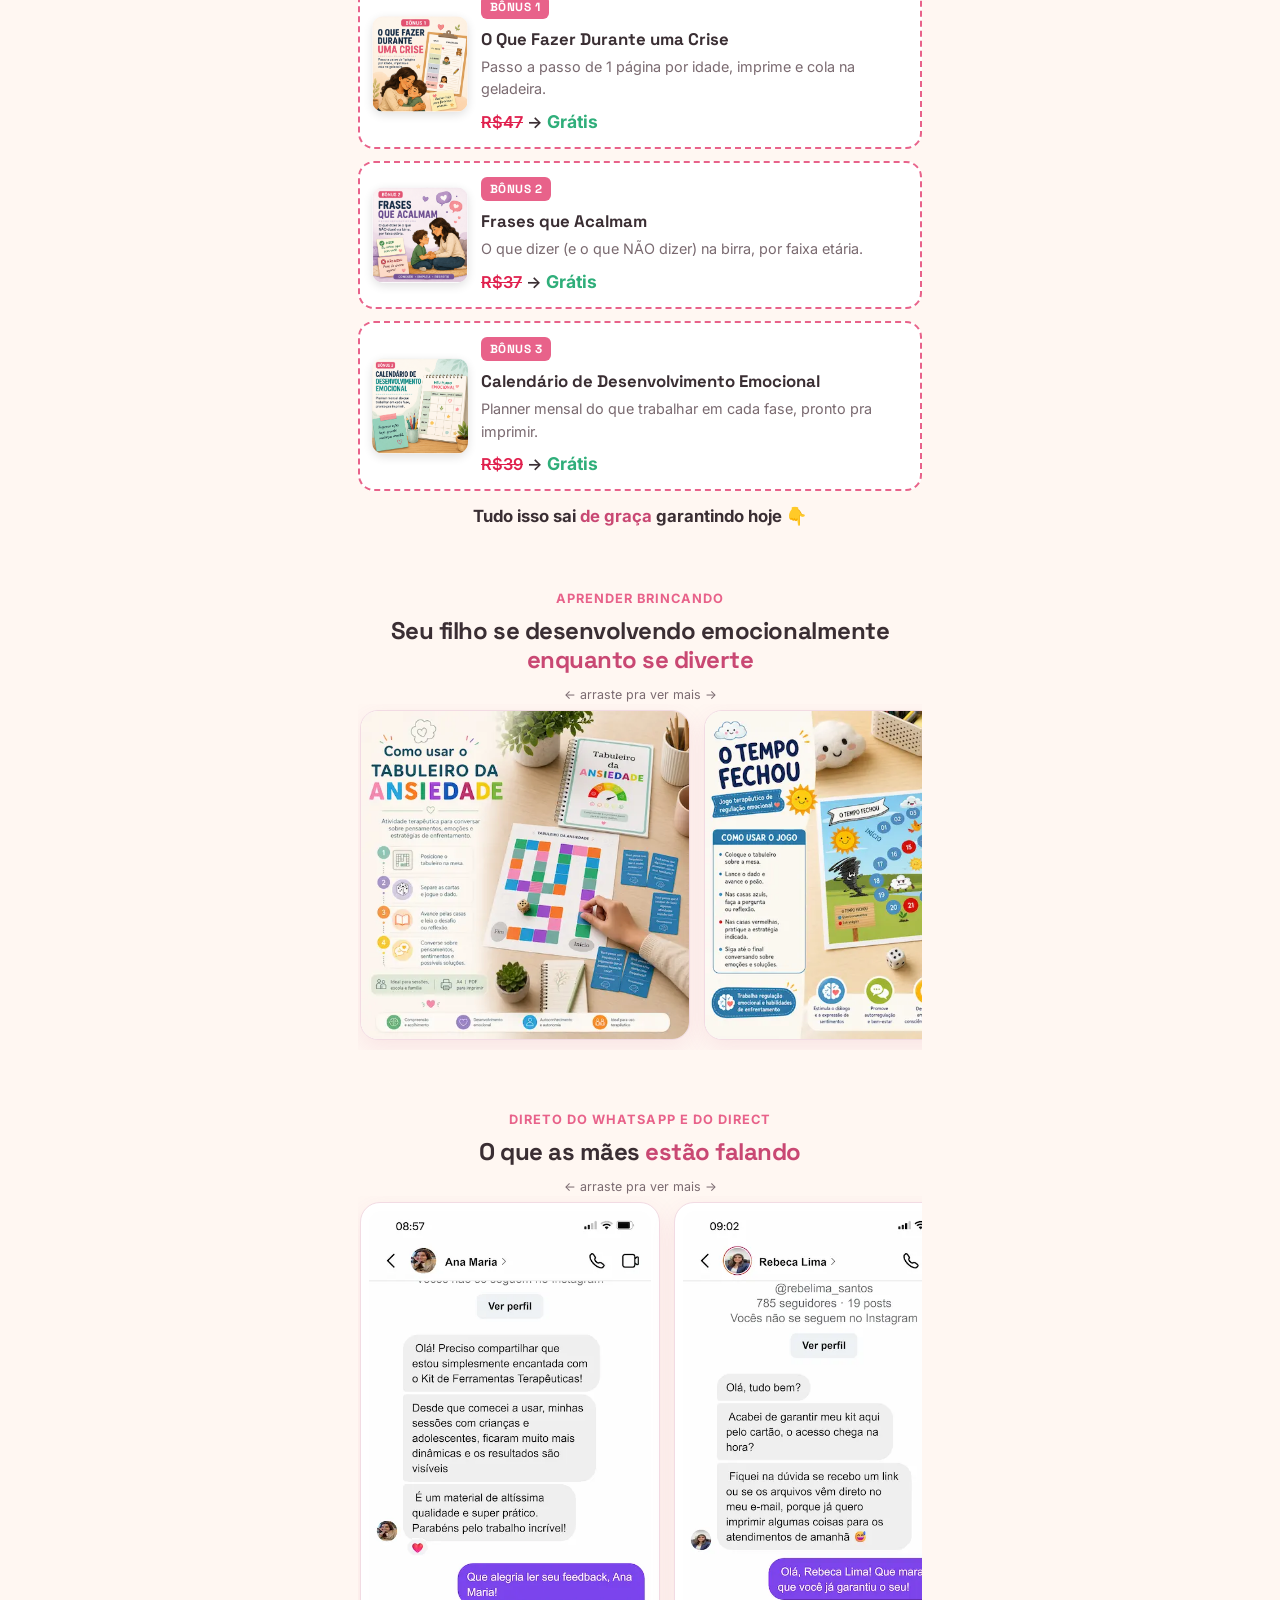
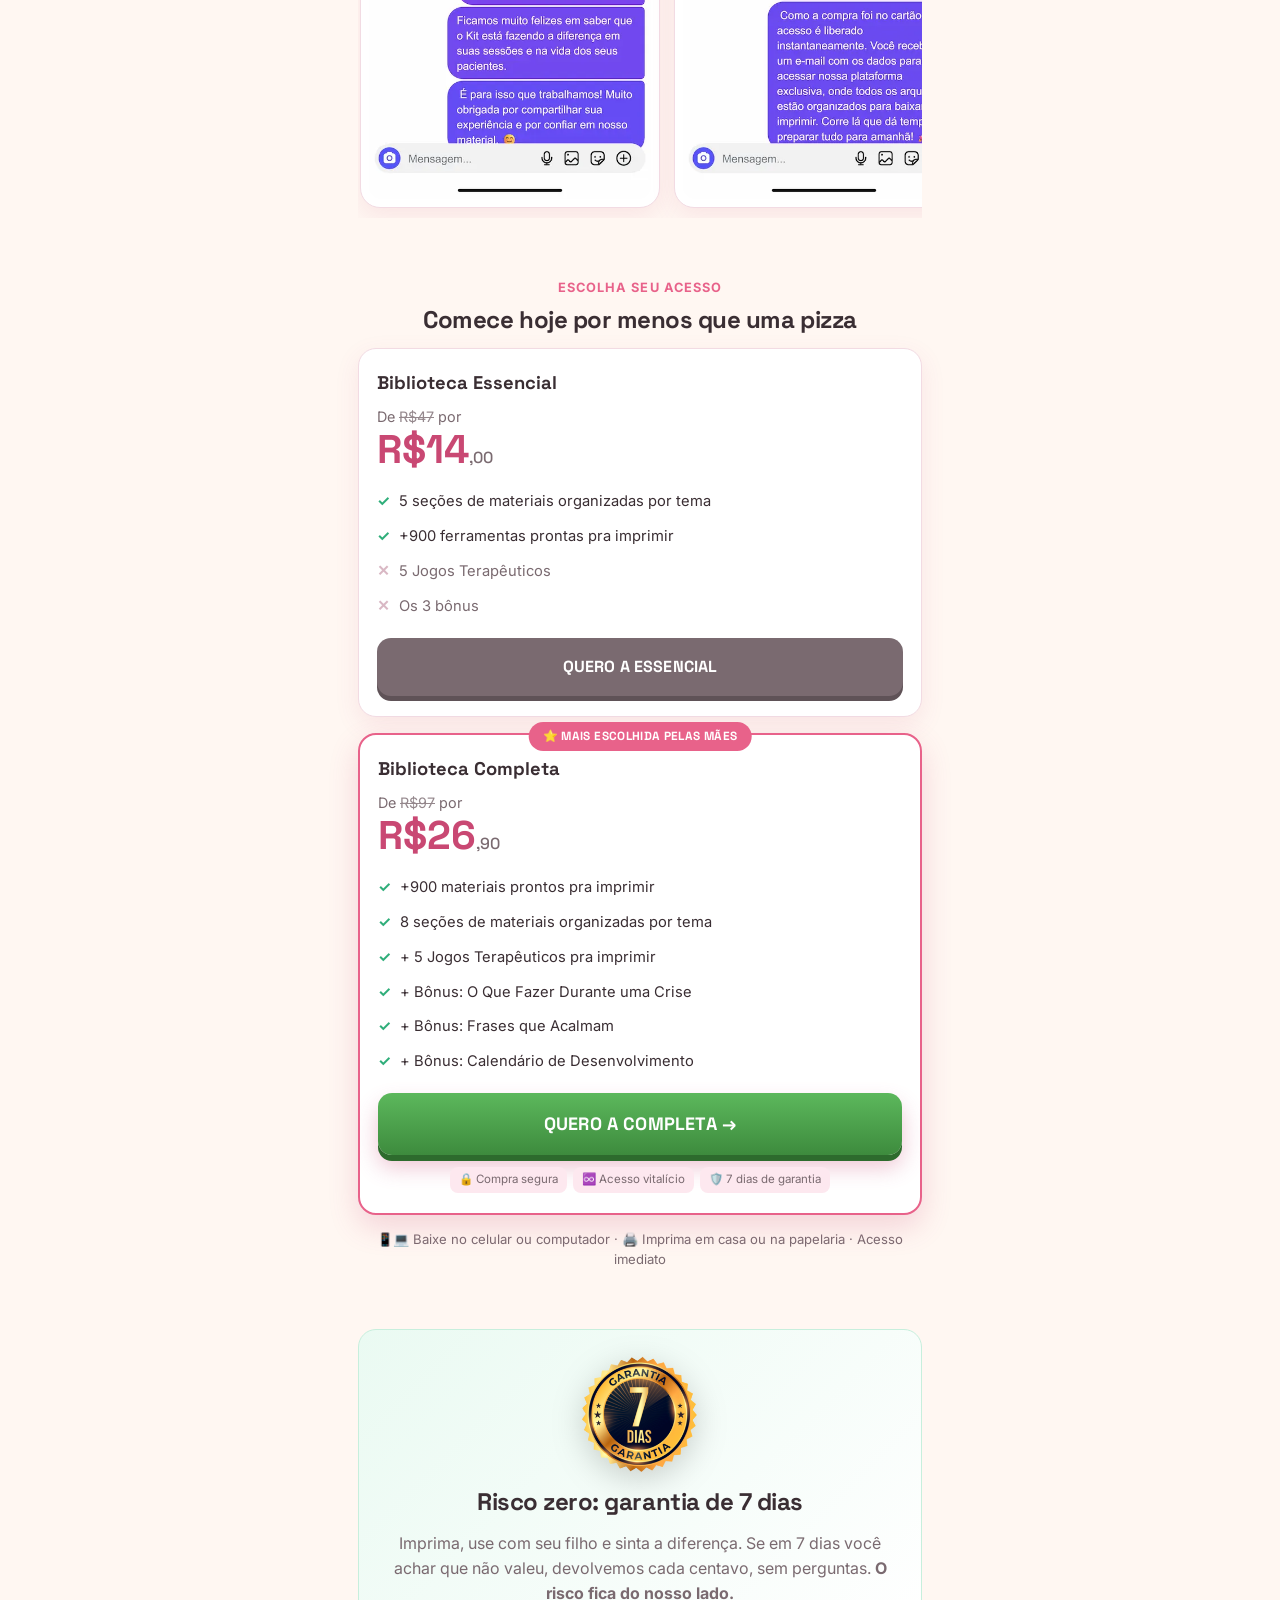
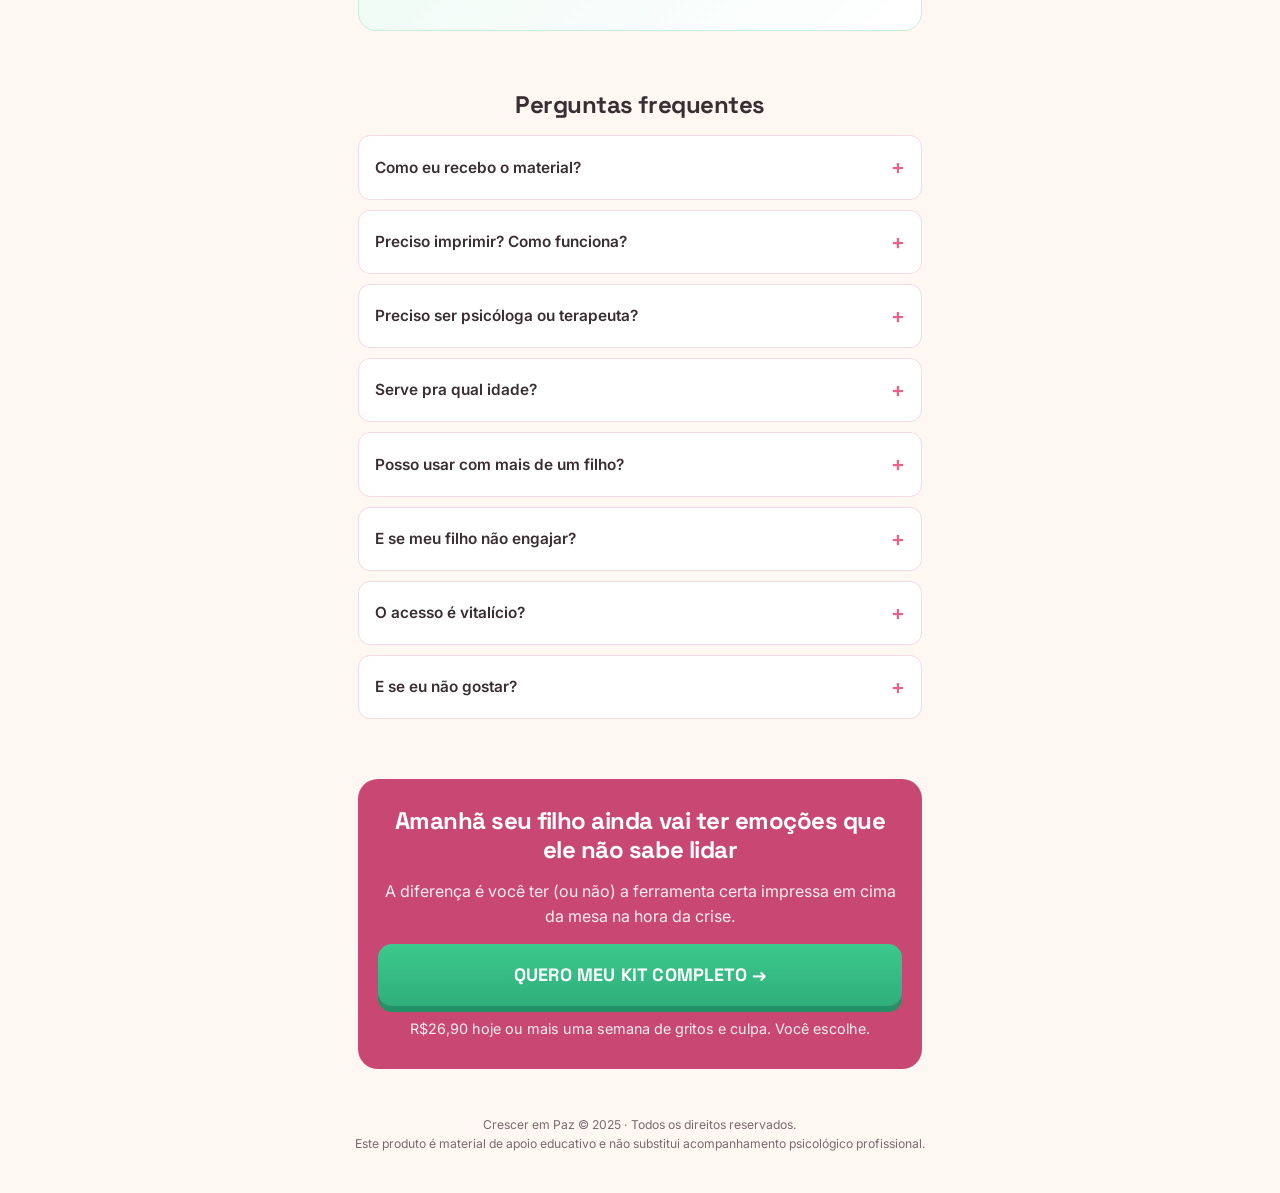
==== commit a1d92c96: "Cards de preco: secoes por tema no lugar de kits por idade" ====
--- a/index.html
+++ b/index.html
@@ -393,7 +393,7 @@
         <div class="anchor">De <s>R$47</s> por</div>
         <div class="price">R$14<small>,00</small></div>
         <ul>
-          <li><span class="ck">✓</span> Os 5 kits por idade (3–12 anos)</li>
+          <li><span class="ck">✓</span> 5 seções de materiais organizadas por tema</li>
           <li><span class="ck">✓</span> +900 ferramentas prontas pra imprimir</li>
           <li class="no"><span class="ck">✕</span> 5 Jogos Terapêuticos</li>
           <li class="no"><span class="ck">✕</span> Os 3 bônus</li>
@@ -408,7 +408,7 @@
         <div class="price">R$26<small>,90</small></div>
         <ul>
           <li><span class="ck">✓</span> +900 materiais prontos pra imprimir</li>
-          <li><span class="ck">✓</span> Os 5 kits por idade</li>
+          <li><span class="ck">✓</span> 8 seções de materiais organizadas por tema</li>
           <li><span class="ck">✓</span> + 5 Jogos Terapêuticos pra imprimir</li>
           <li><span class="ck">✓</span> + Bônus: O Que Fazer Durante uma Crise</li>
           <li><span class="ck">✓</span> + Bônus: Frases que Acalmam</li>
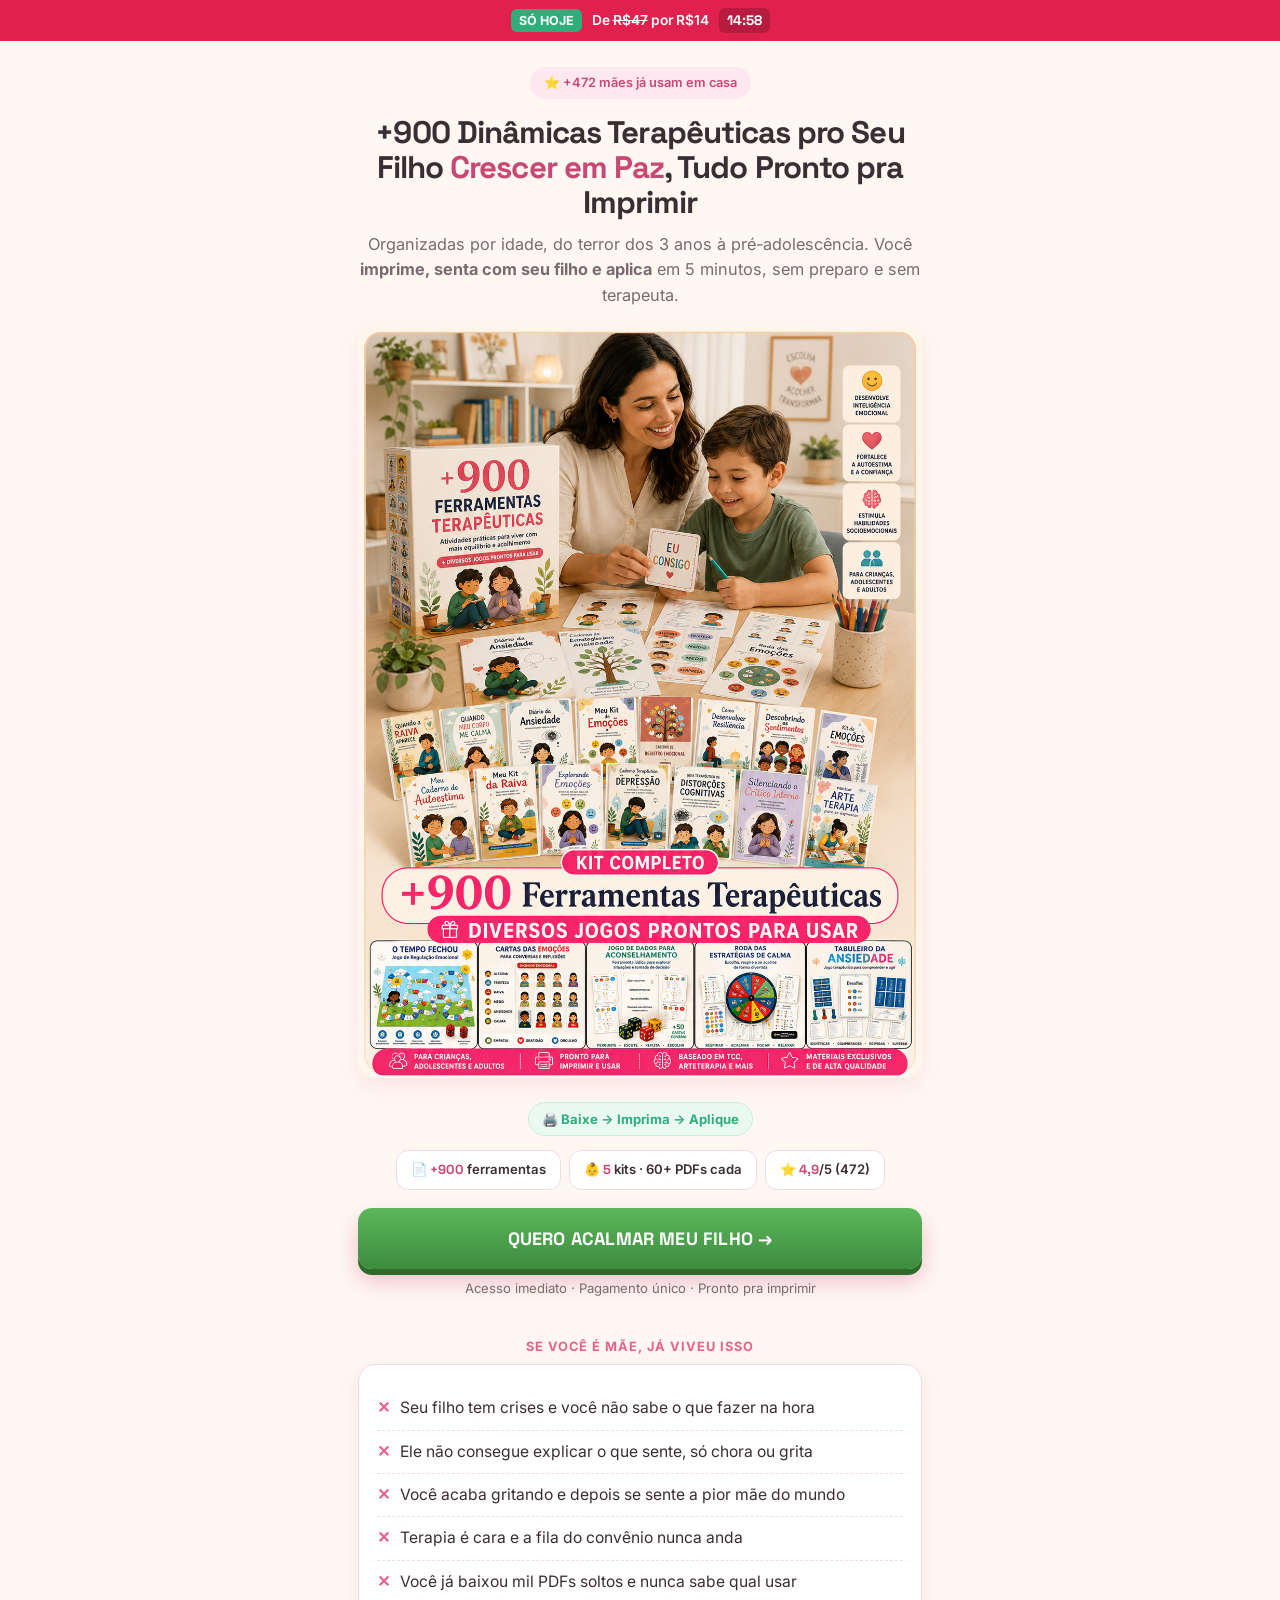
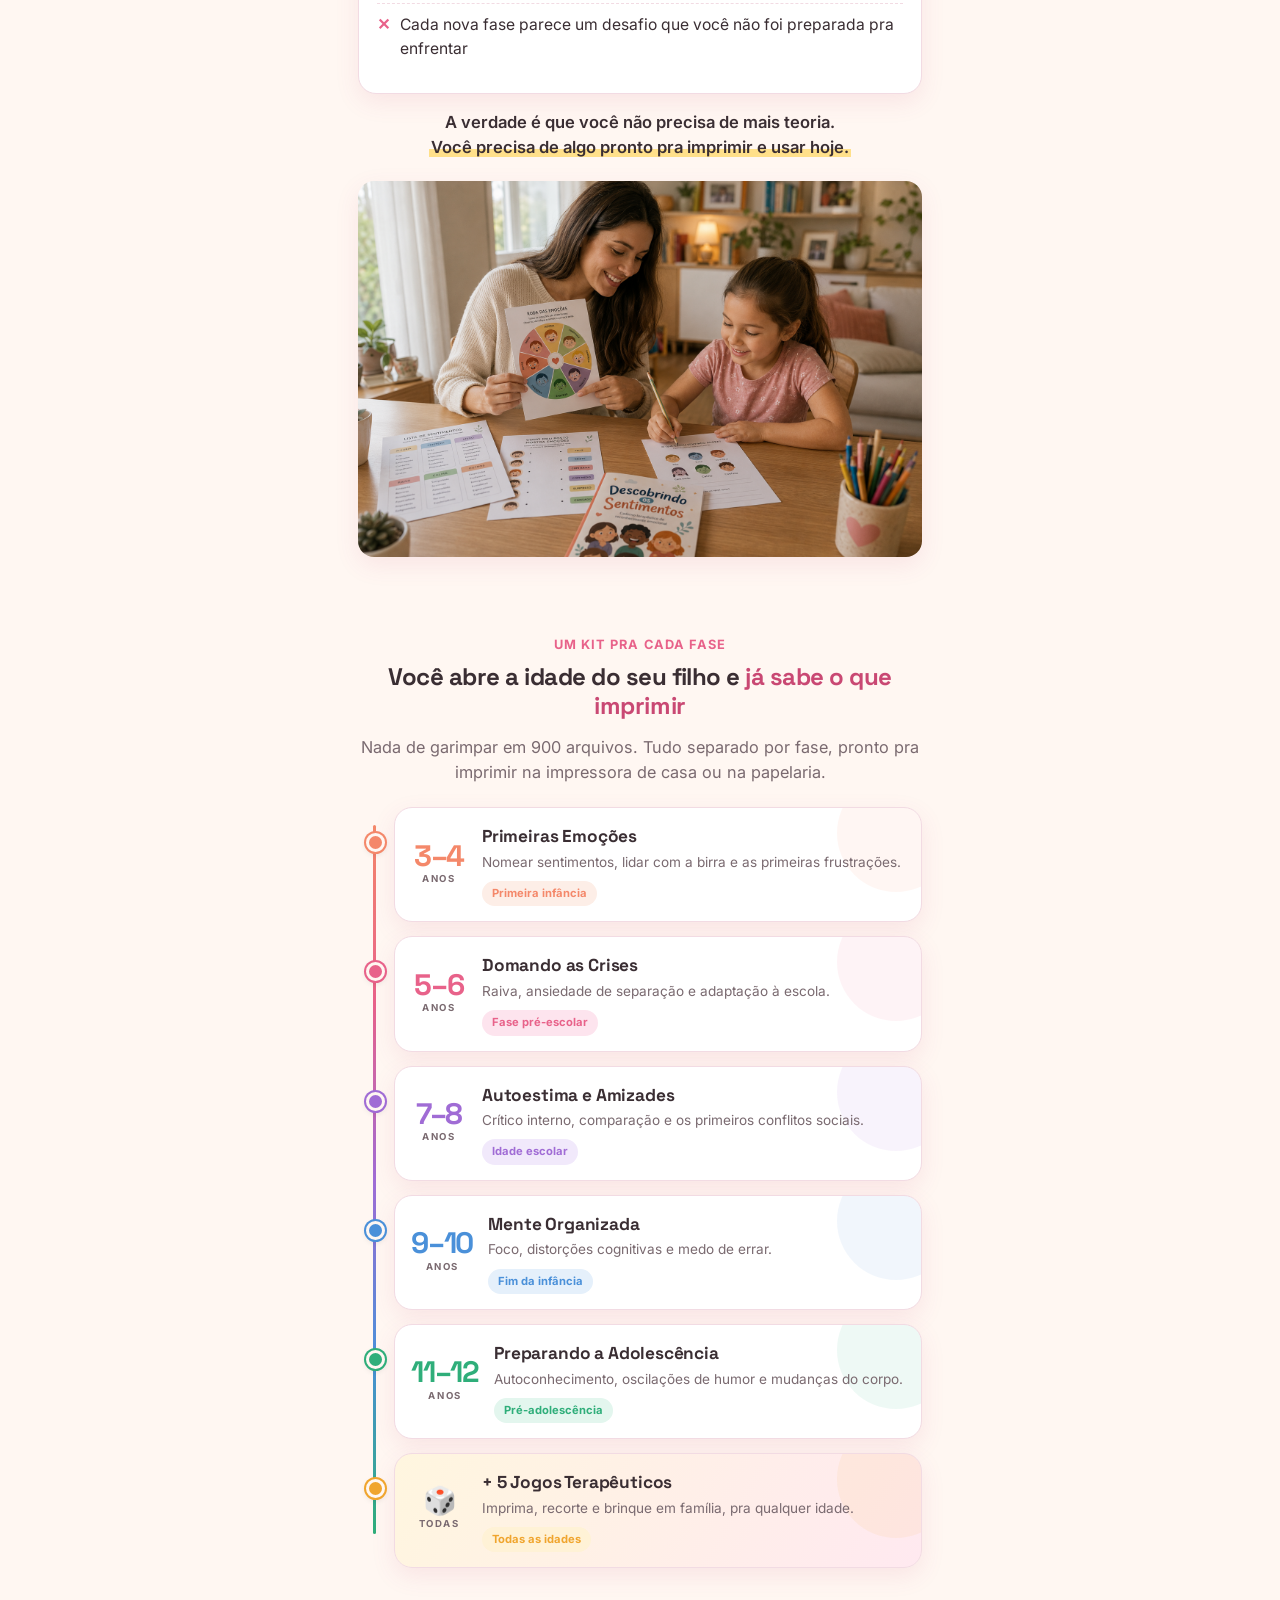
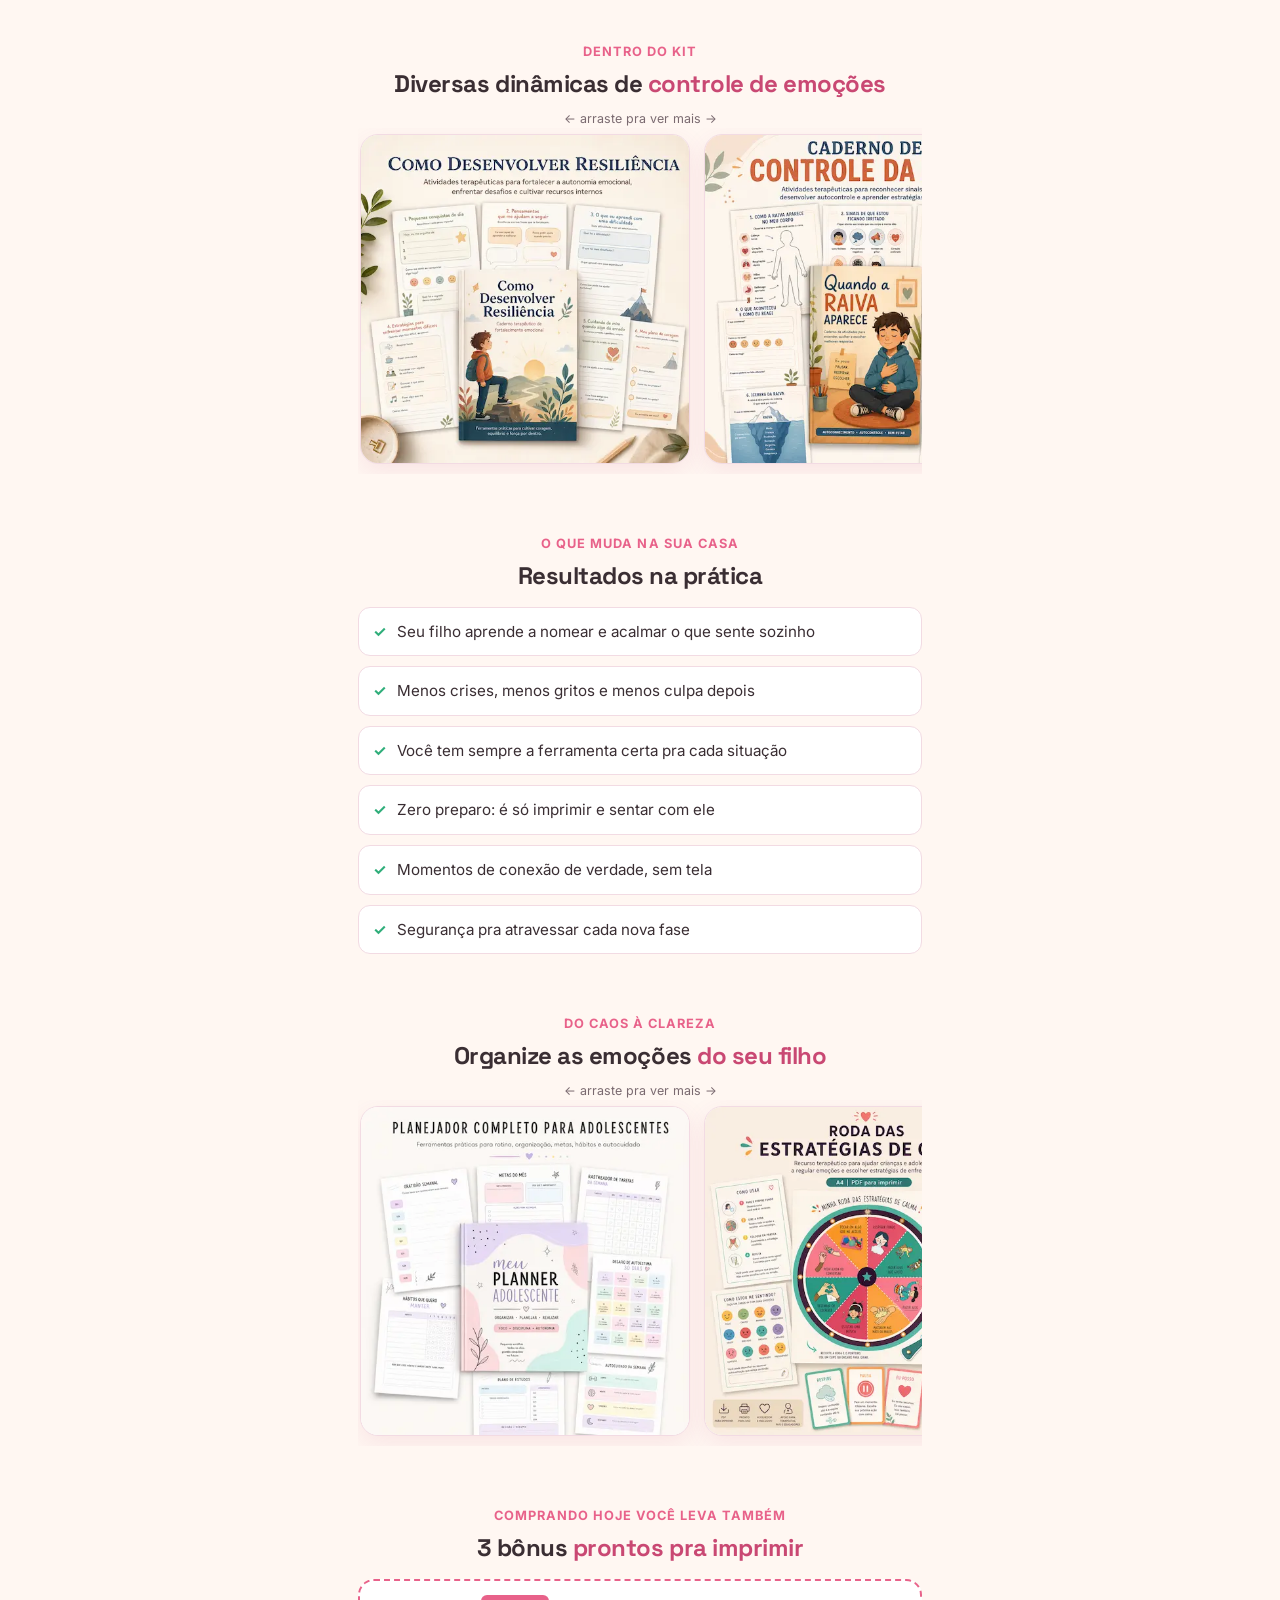
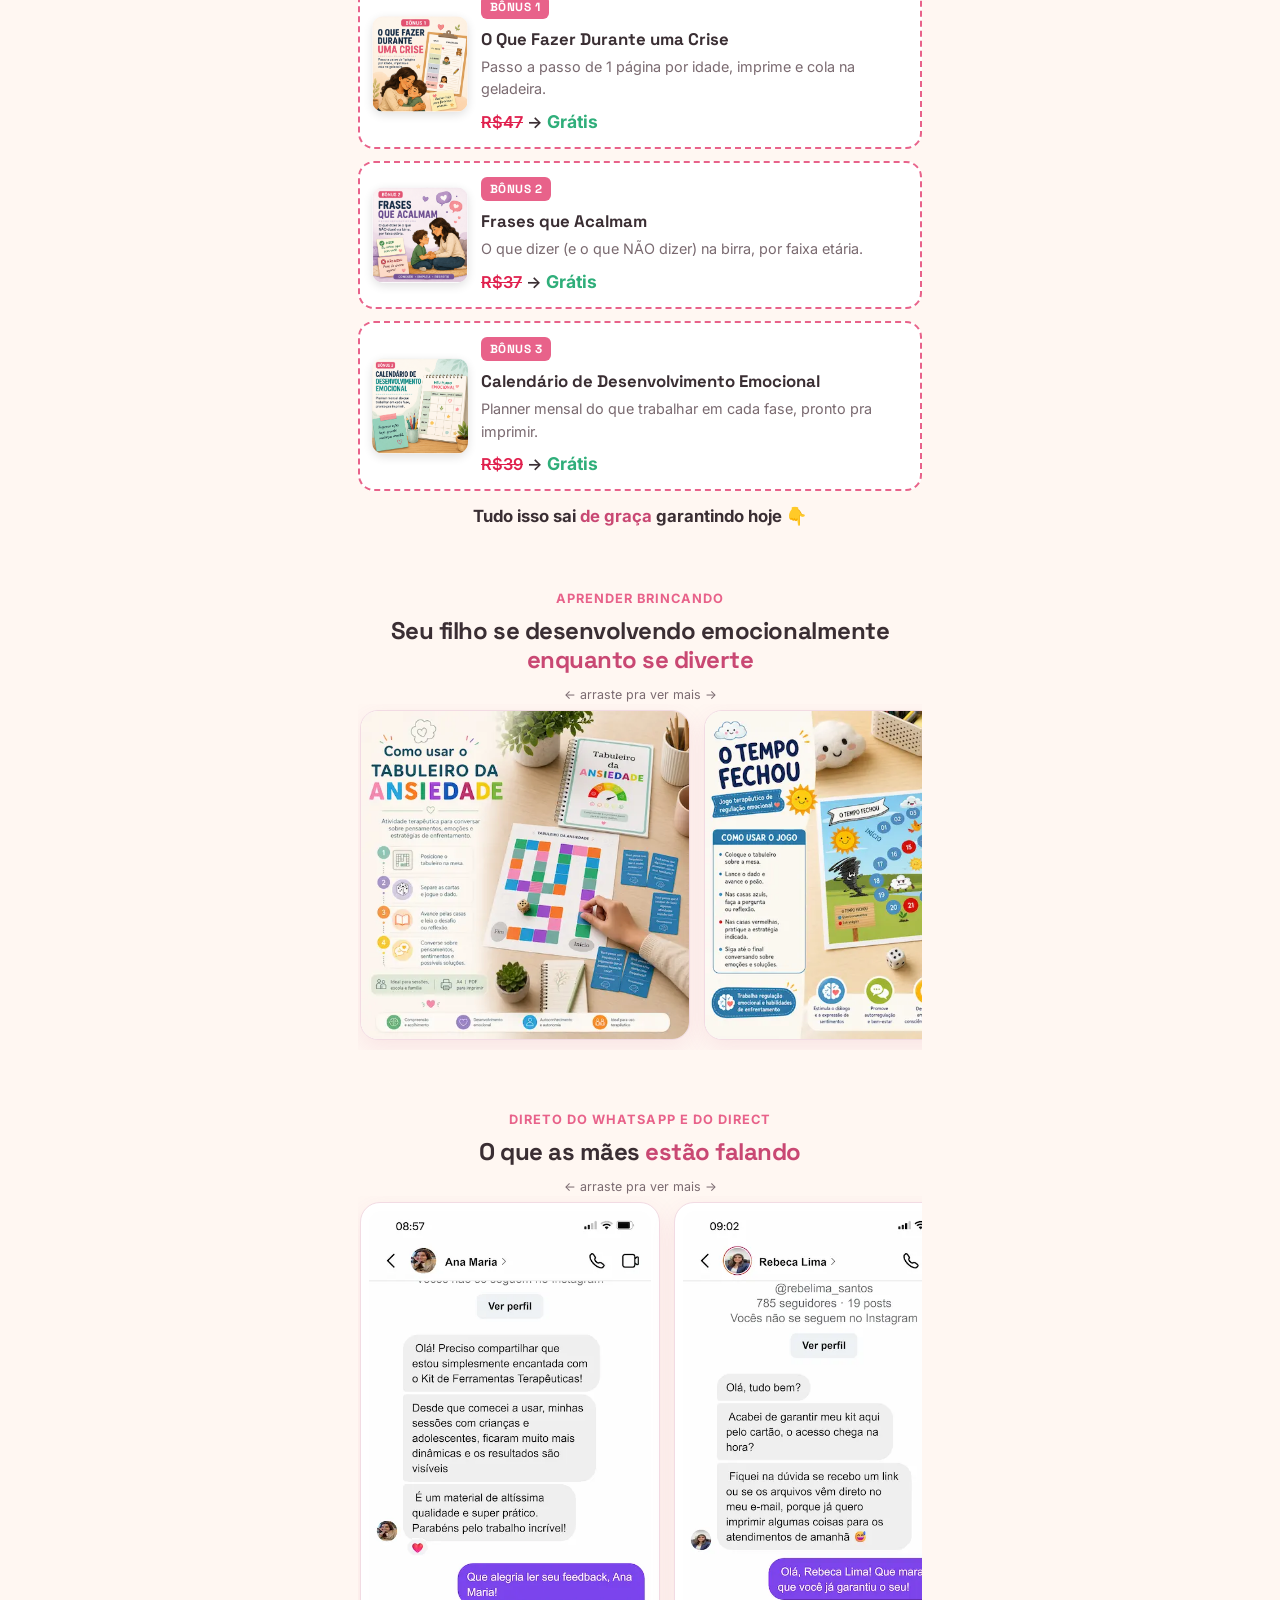
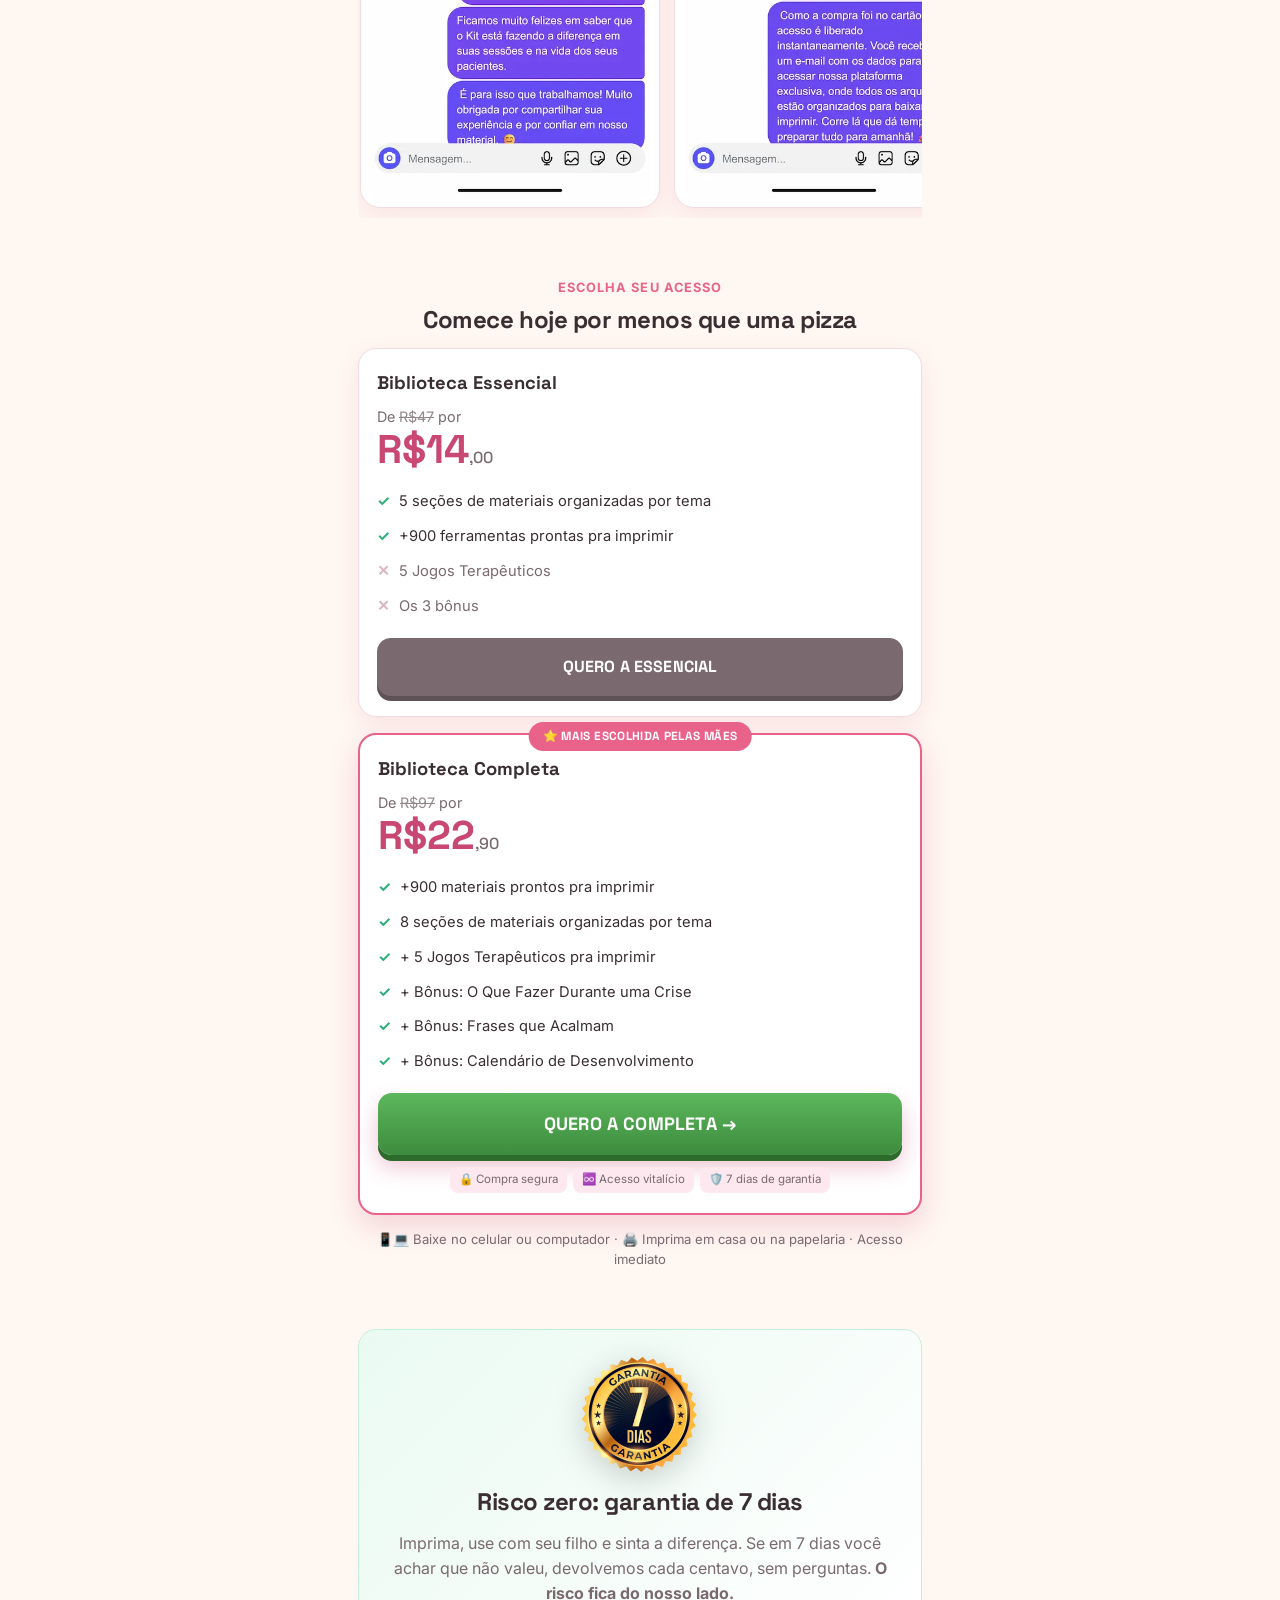
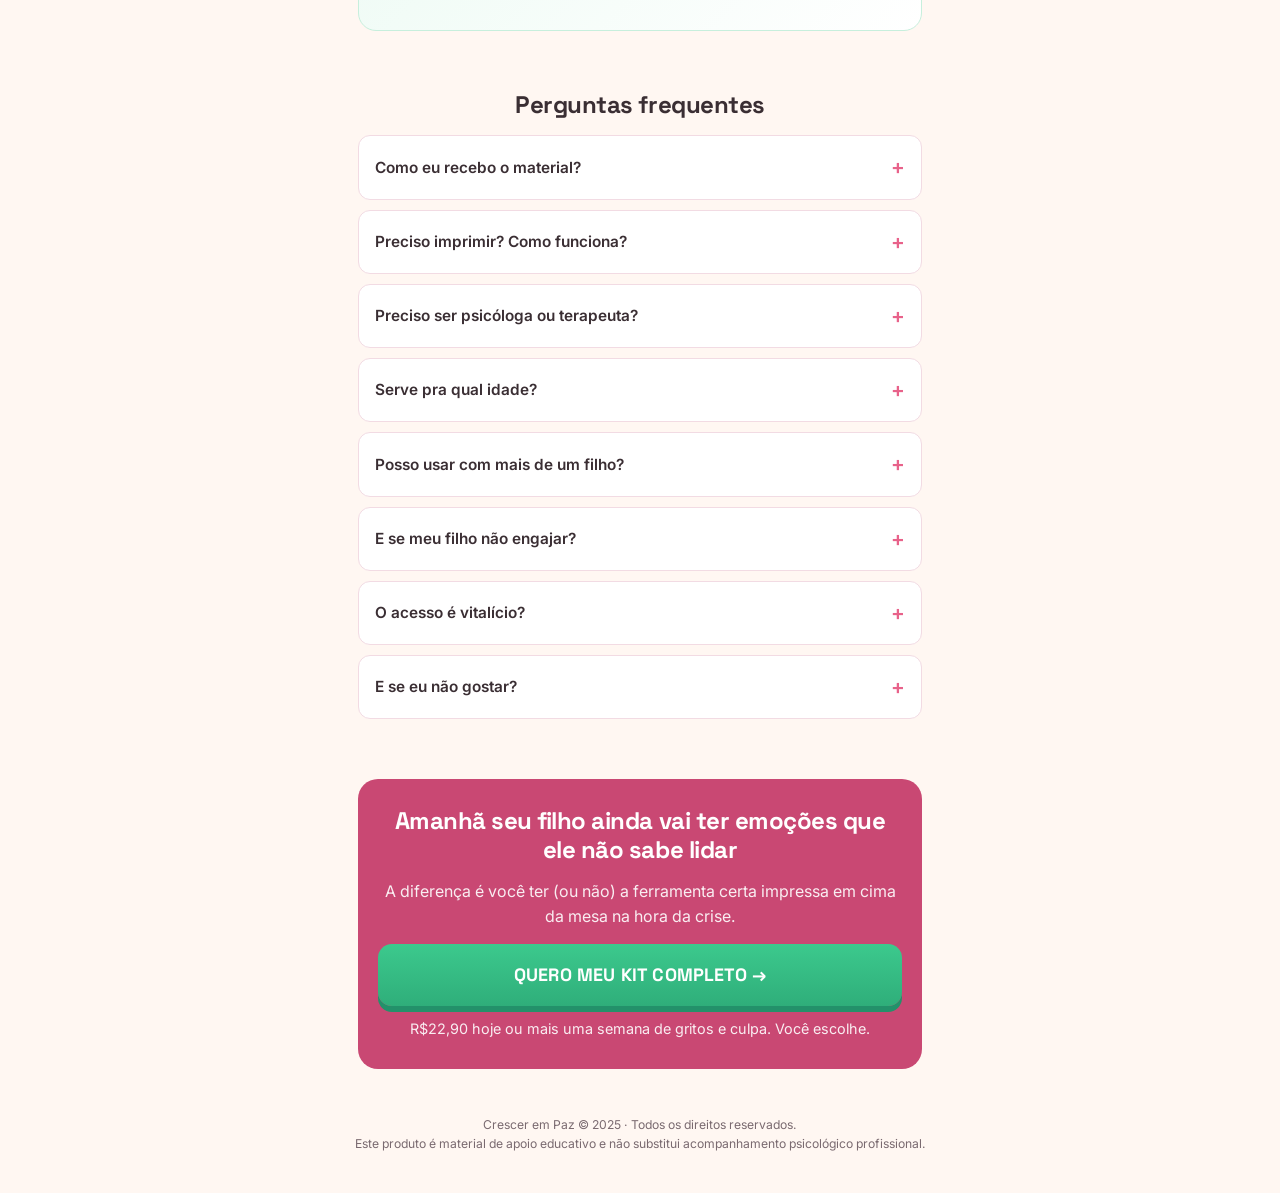
==== commit f0fe851b: "Biblioteca Completa: R,90 para R,90" ====
--- a/index.html
+++ b/index.html
@@ -1,4 +1,4 @@
-<!DOCTYPE html>
+﻿<!DOCTYPE html>
 <html lang="pt-BR">
 <head>
 <meta charset="UTF-8">
@@ -405,7 +405,7 @@
         <span class="flag">⭐ MAIS ESCOLHIDA PELAS MÃES</span>
         <h3>Biblioteca Completa</h3>
         <div class="anchor">De <s>R$97</s> por</div>
-        <div class="price">R$26<small>,90</small></div>
+        <div class="price">R$22<small>,90</small></div>
         <ul>
           <li><span class="ck">✓</span> +900 materiais prontos pra imprimir</li>
           <li><span class="ck">✓</span> 8 seções de materiais organizadas por tema</li>
@@ -452,7 +452,7 @@
     <h2>Amanhã seu filho ainda vai ter emoções que ele não sabe lidar</h2>
     <p style="opacity:.9;margin-top:10px">A diferença é você ter (ou não) a ferramenta certa impressa em cima da mesa na hora da crise.</p>
     <a href="#checkout-premium" class="cta">QUERO MEU KIT COMPLETO →</a>
-    <p class="anchor-line">R$26,90 hoje ou mais uma semana de gritos e culpa. Você escolhe.</p>
+    <p class="anchor-line">R$22,90 hoje ou mais uma semana de gritos e culpa. Você escolhe.</p>
   </div>
 
 </div>
@@ -474,7 +474,7 @@
       <li><span class="ck">✓</span> Bônus: Frases que Acalmam</li>
       <li><span class="ck">✓</span> Bônus: Calendário de Desenvolvimento</li>
     </ul>
-    <p class="down-price">De <s>R$26,90</s> por só <b>R$19,90</b> <span>(oferta só agora)</span></p>
+    <p class="down-price">De <s>R$22,90</s> por só <b>R$19,90</b> <span>(oferta só agora)</span></p>
     <a href="#checkout-downsell" class="cta">QUERO A COMPLETA POR R$19,90 →</a>
     <button class="ghost" onclick="goBasico()">Não, quero só a essencial por R$14</button>
   </div>
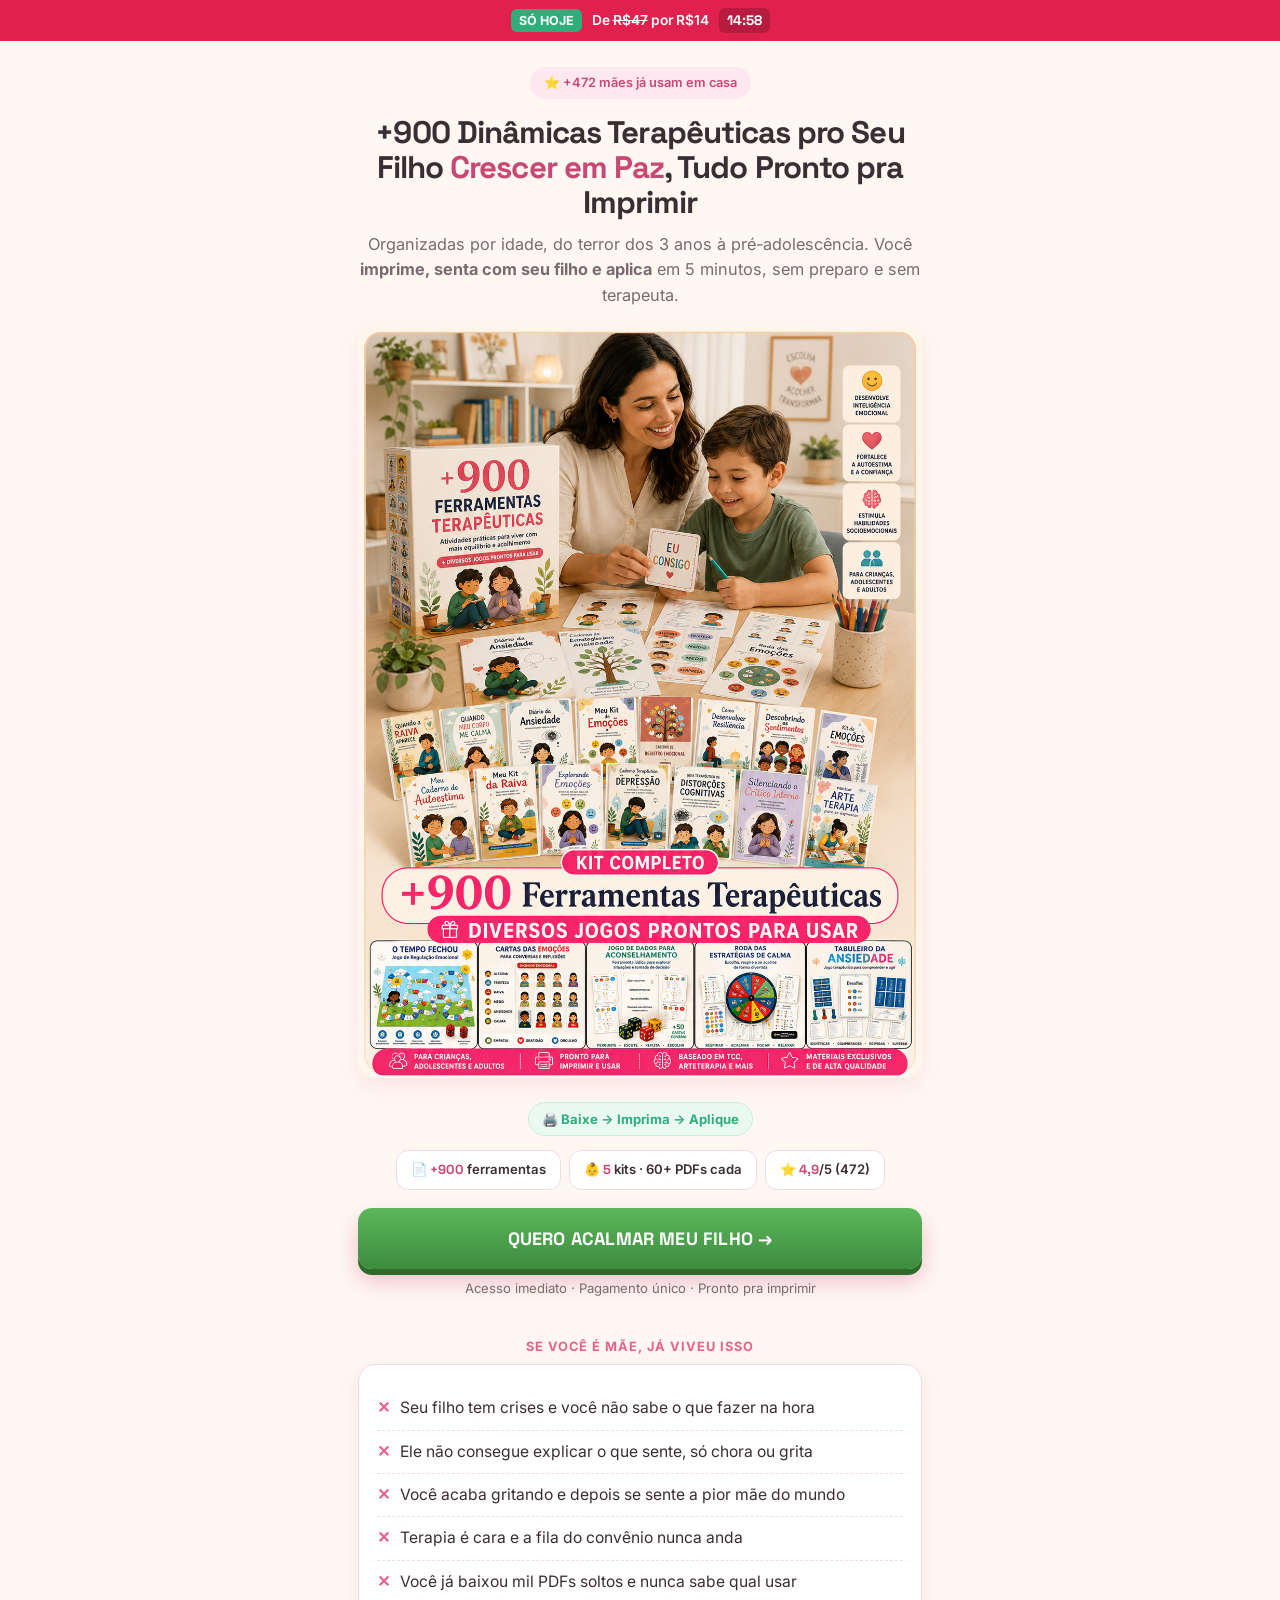
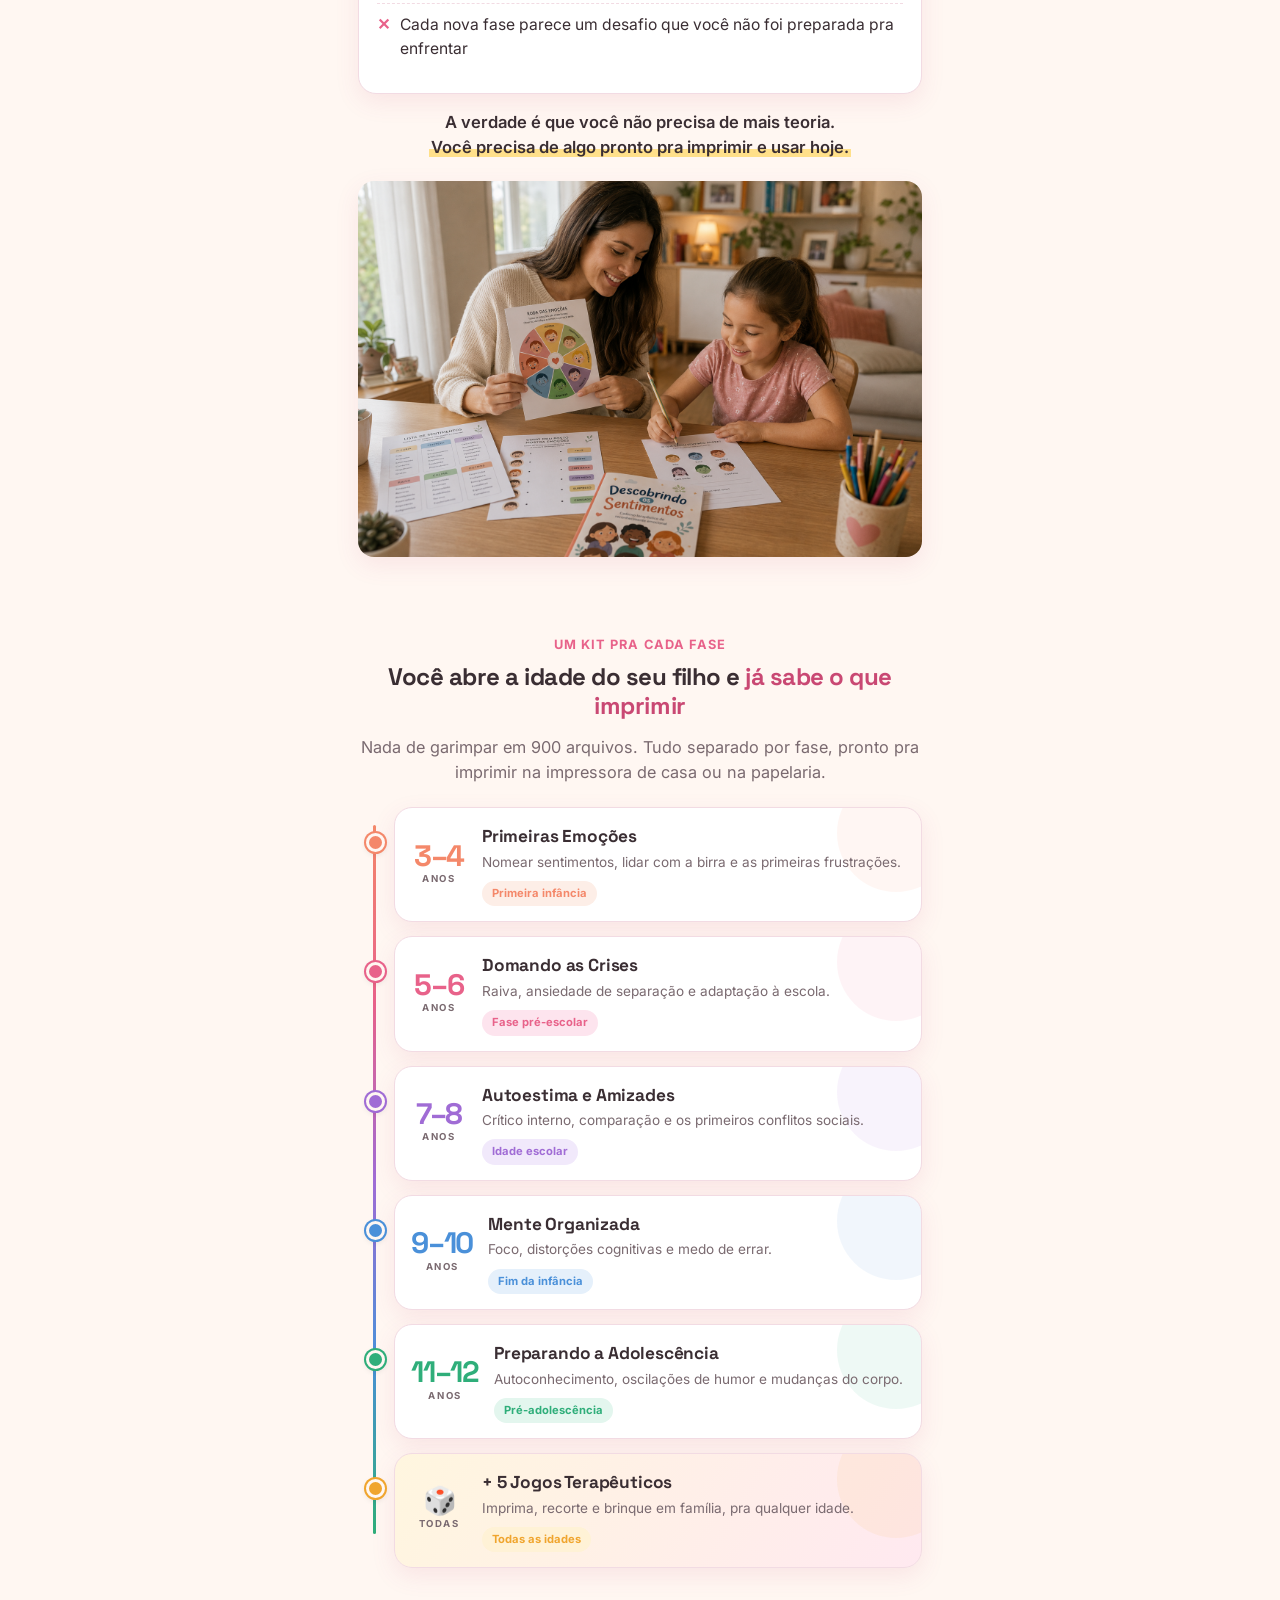
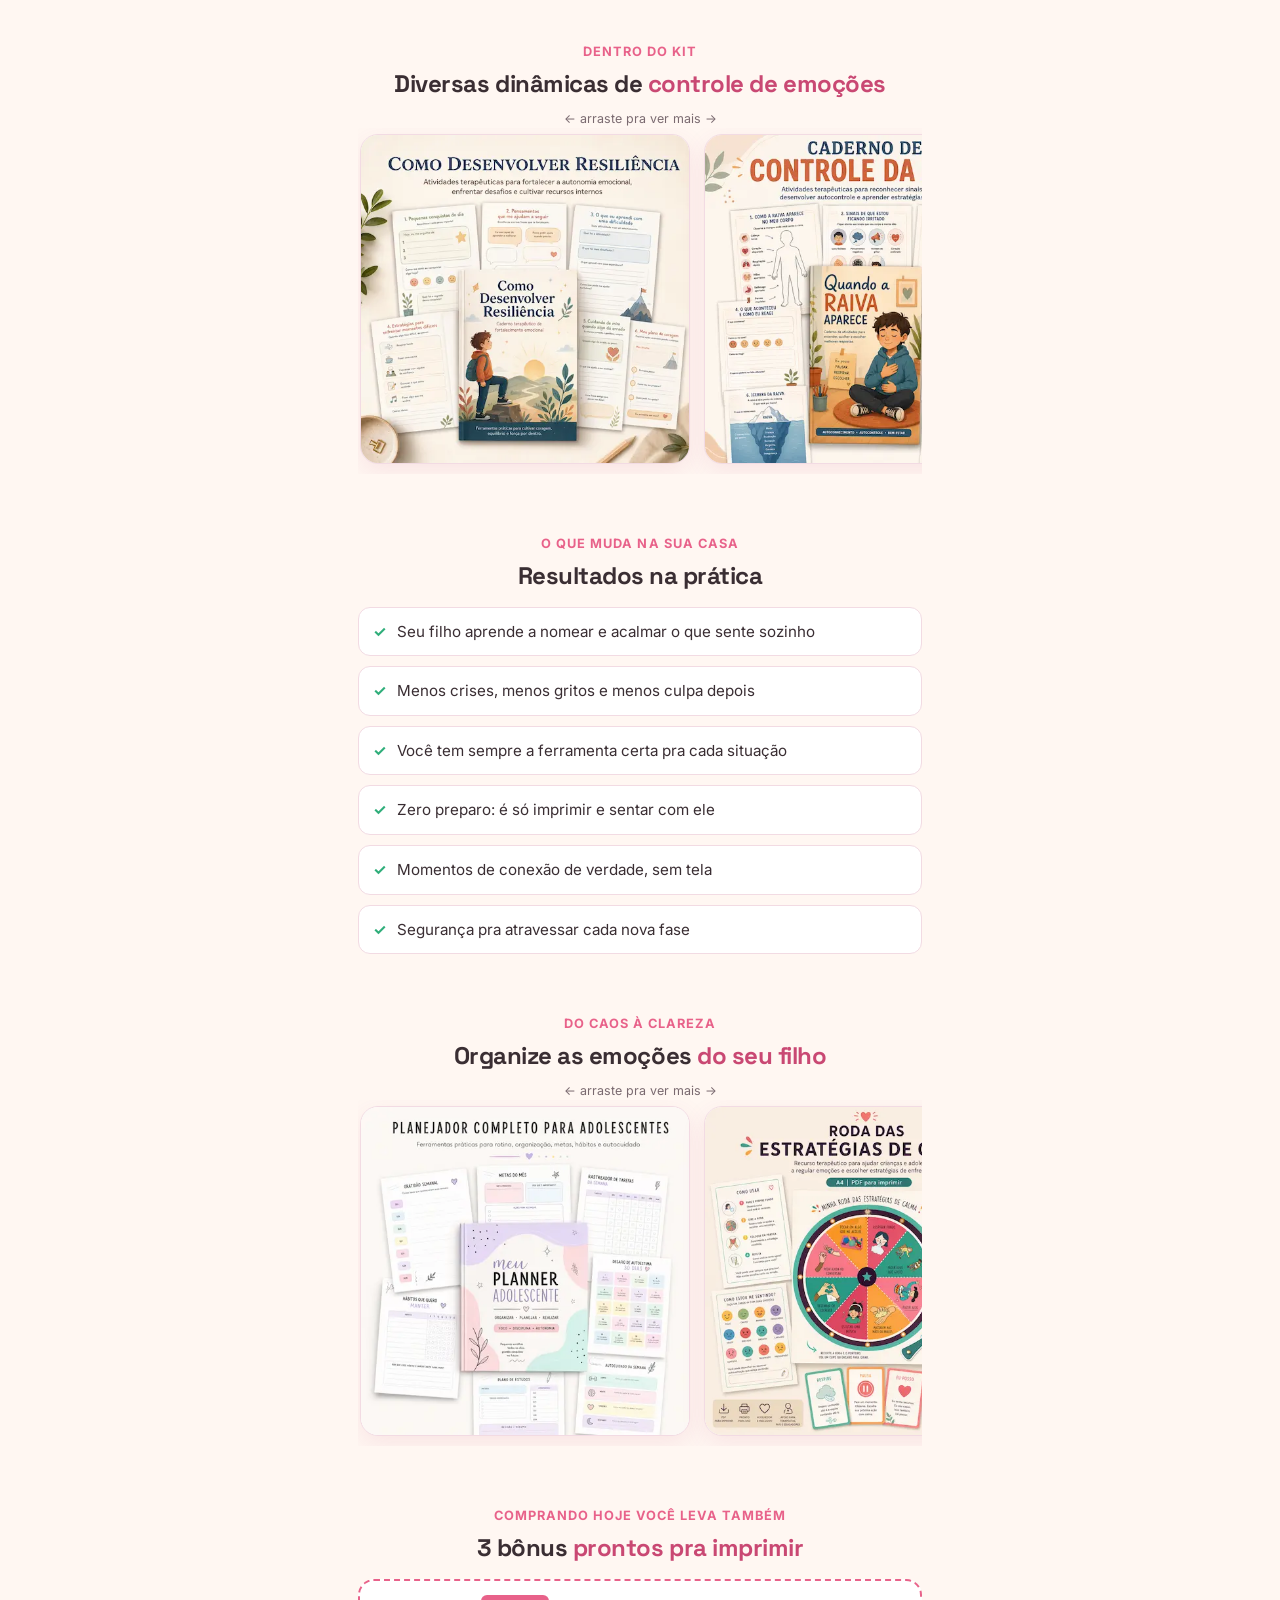
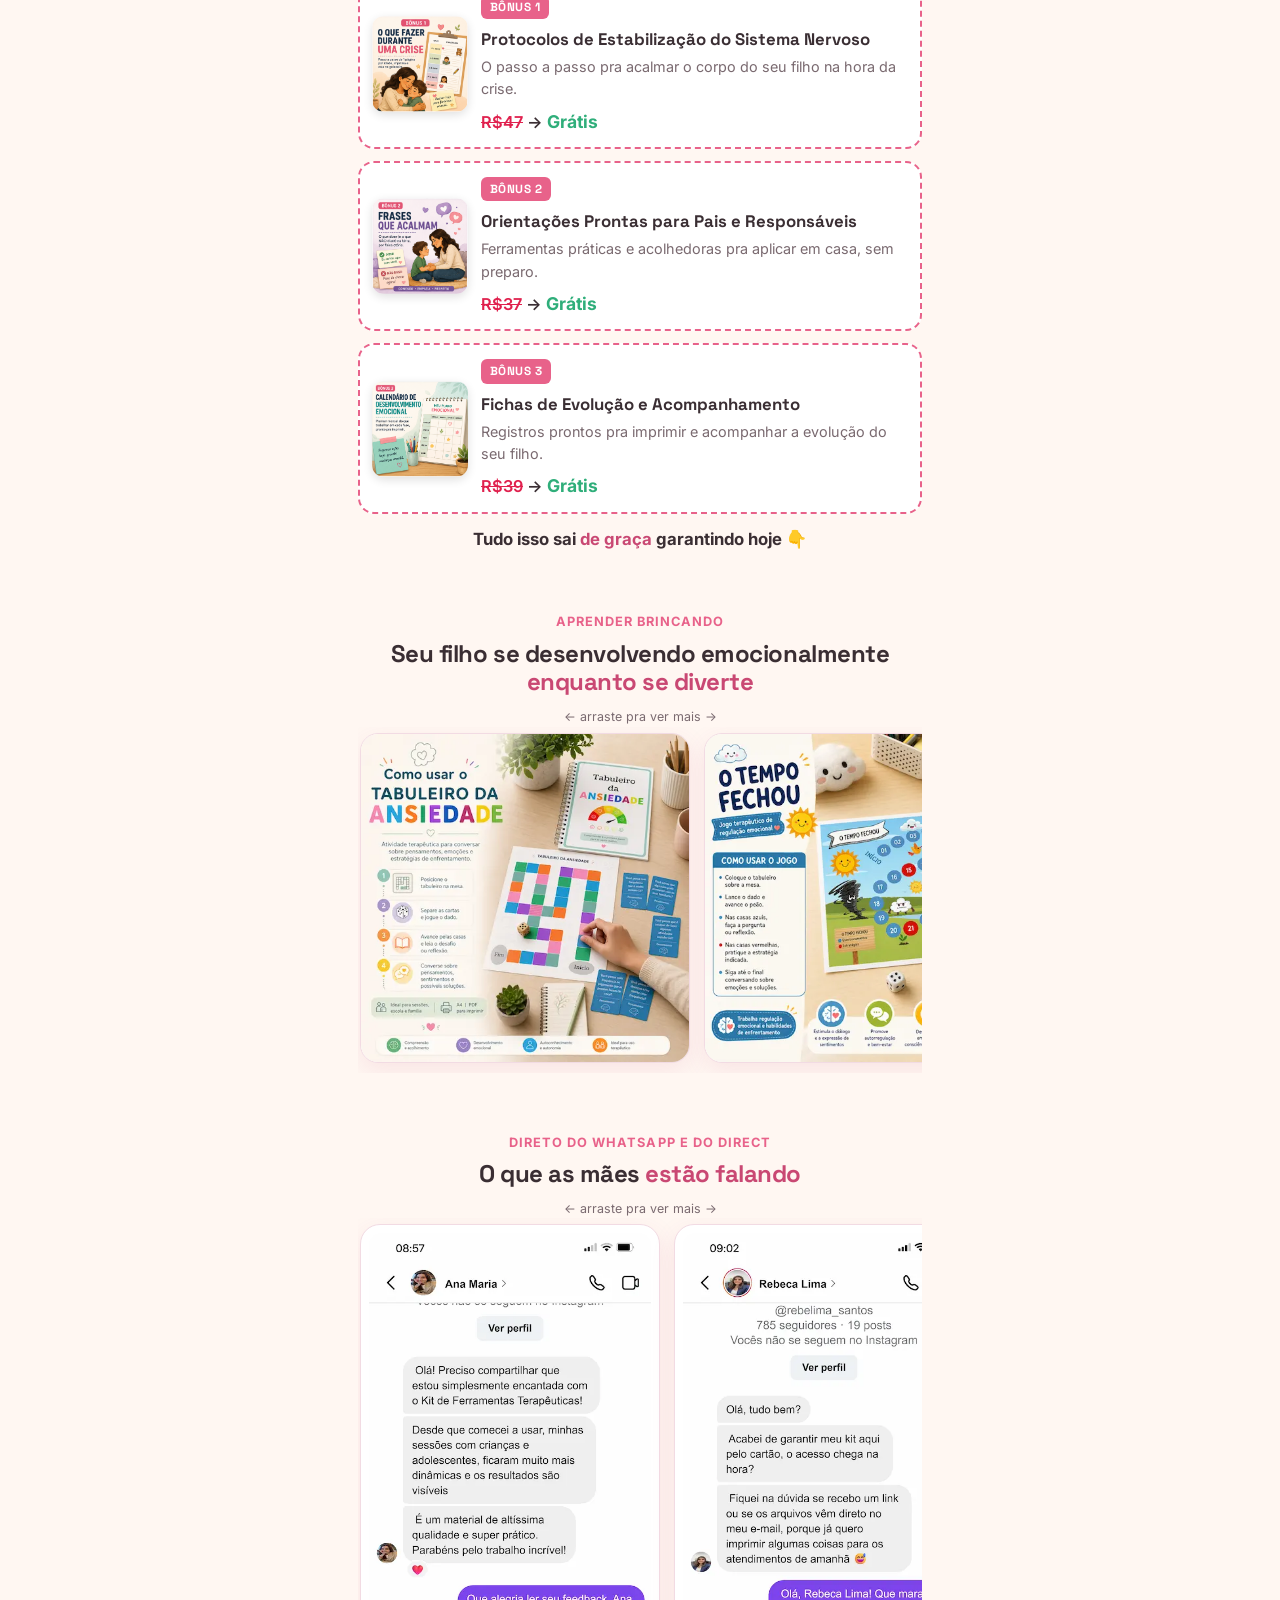
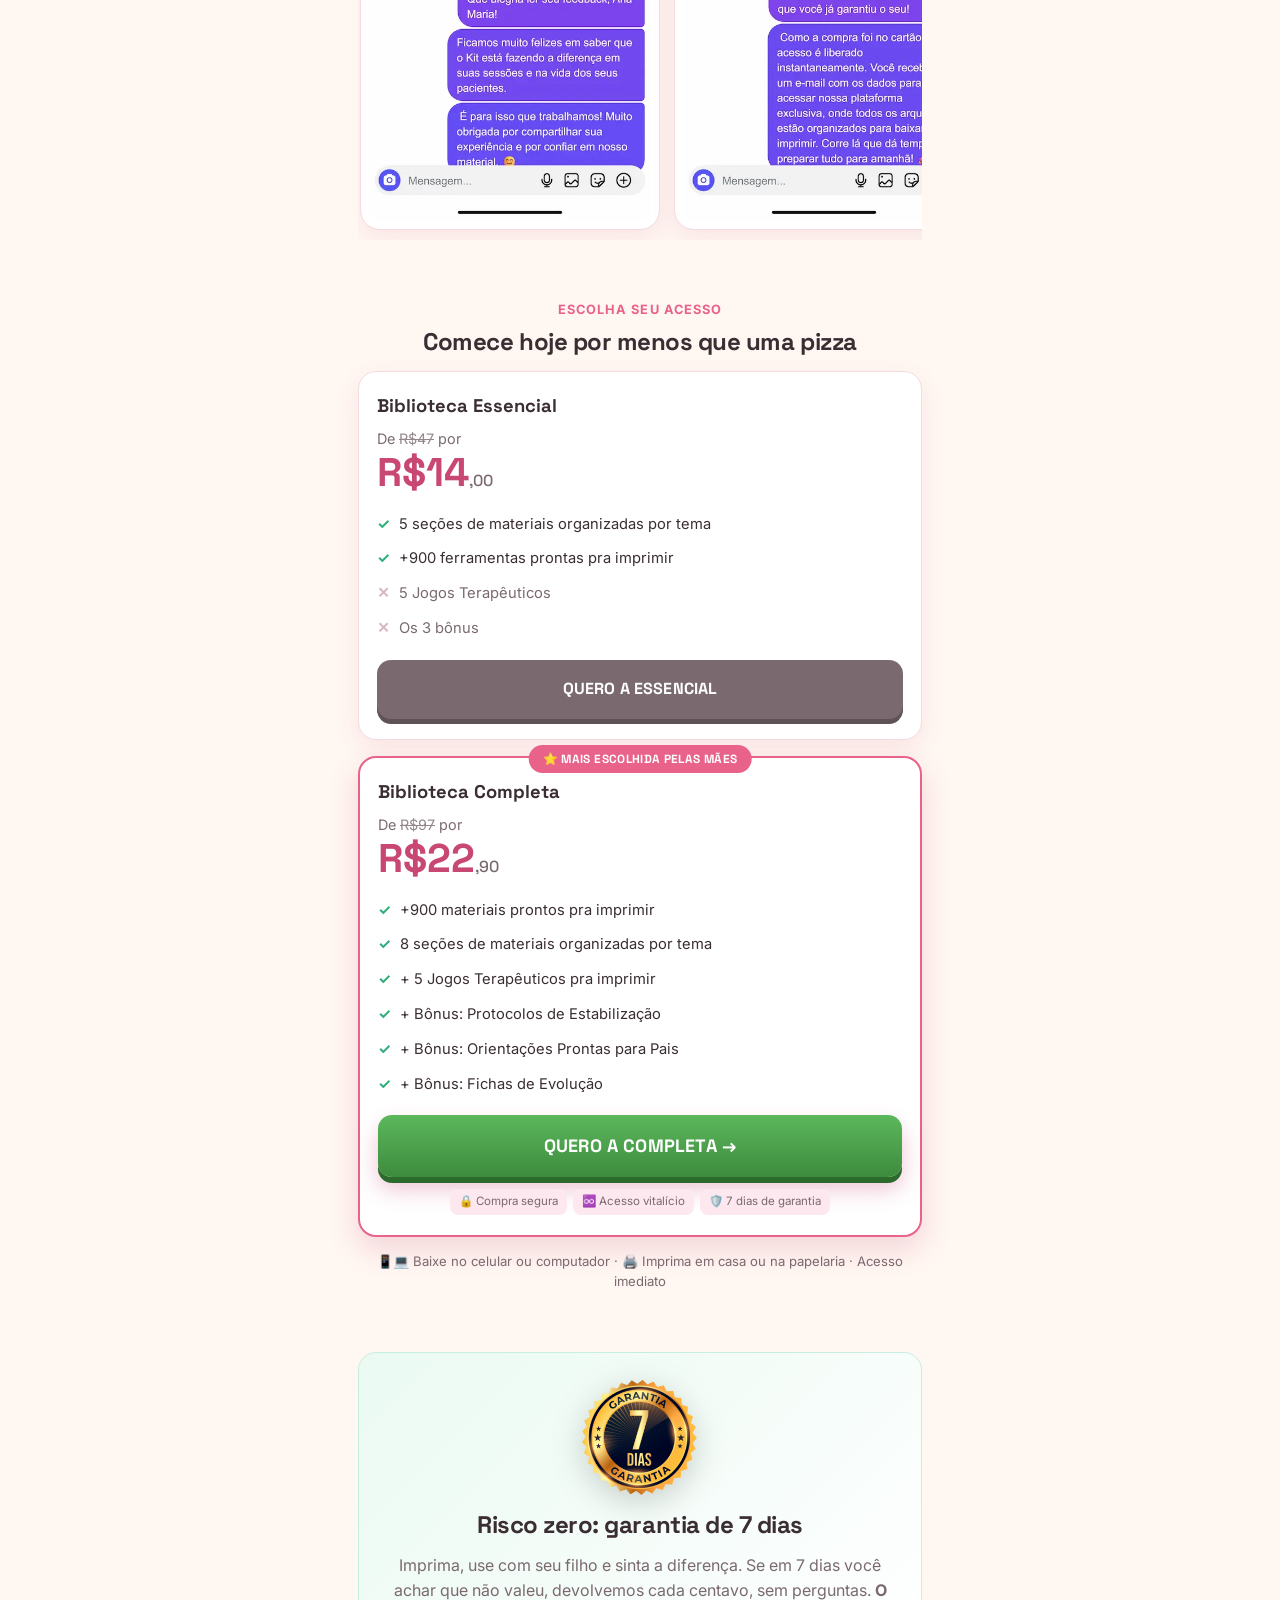
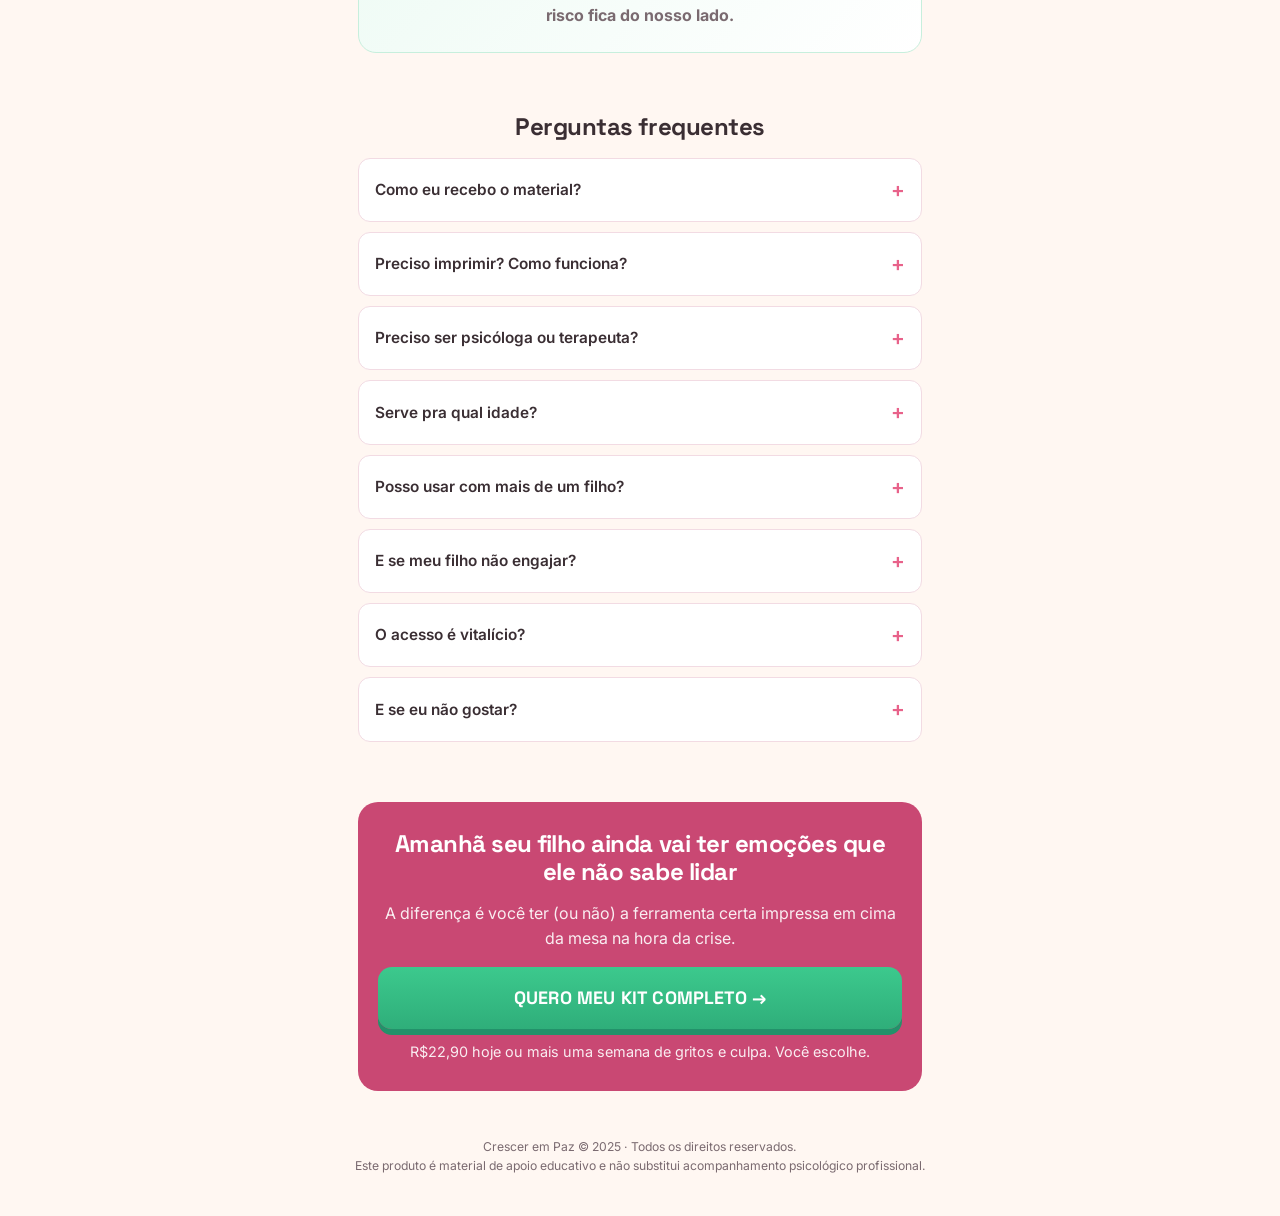
==== commit b6d38371: "Bonus da PV agora batem com os arquivos reais dos entregaveis" ====
--- a/index.html
+++ b/index.html
@@ -353,9 +353,9 @@
   <section>
     <div class="center"><div class="kicker">Comprando hoje você leva também</div><h2>3 bônus <span class="em">prontos pra imprimir</span></h2></div>
     <div style="margin-top:16px">
-      <div class="bonus"><img class="bonus-img" src="assets/imagens/bonus1.png" alt="Bônus: O Que Fazer Durante uma Crise" loading="lazy"><div class="bonus-body"><span class="tag">BÔNUS 1</span><h3>O Que Fazer Durante uma Crise</h3><p>Passo a passo de 1 página por idade, imprime e cola na geladeira.</p><div class="val"><s>R$47</s> → <b>Grátis</b></div></div></div>
-      <div class="bonus"><img class="bonus-img" src="assets/imagens/bonus2.png" alt="Bônus: Frases que Acalmam" loading="lazy"><div class="bonus-body"><span class="tag">BÔNUS 2</span><h3>Frases que Acalmam</h3><p>O que dizer (e o que NÃO dizer) na birra, por faixa etária.</p><div class="val"><s>R$37</s> → <b>Grátis</b></div></div></div>
-      <div class="bonus"><img class="bonus-img" src="assets/imagens/bonus3.png" alt="Bônus: Calendário de Desenvolvimento Emocional" loading="lazy"><div class="bonus-body"><span class="tag">BÔNUS 3</span><h3>Calendário de Desenvolvimento Emocional</h3><p>Planner mensal do que trabalhar em cada fase, pronto pra imprimir.</p><div class="val"><s>R$39</s> → <b>Grátis</b></div></div></div>
+      <div class="bonus"><img class="bonus-img" src="assets/imagens/bonus1.png" alt="Bônus: Protocolos de Estabilização do Sistema Nervoso" loading="lazy"><div class="bonus-body"><span class="tag">BÔNUS 1</span><h3>Protocolos de Estabilização do Sistema Nervoso</h3><p>O passo a passo pra acalmar o corpo do seu filho na hora da crise.</p><div class="val"><s>R$47</s> → <b>Grátis</b></div></div></div>
+      <div class="bonus"><img class="bonus-img" src="assets/imagens/bonus2.png" alt="Bônus: Orientações Prontas para Pais e Responsáveis" loading="lazy"><div class="bonus-body"><span class="tag">BÔNUS 2</span><h3>Orientações Prontas para Pais e Responsáveis</h3><p>Ferramentas práticas e acolhedoras pra aplicar em casa, sem preparo.</p><div class="val"><s>R$37</s> → <b>Grátis</b></div></div></div>
+      <div class="bonus"><img class="bonus-img" src="assets/imagens/bonus3.png" alt="Bônus: Fichas de Evolução e Acompanhamento" loading="lazy"><div class="bonus-body"><span class="tag">BÔNUS 3</span><h3>Fichas de Evolução e Acompanhamento</h3><p>Registros prontos pra imprimir e acompanhar a evolução do seu filho.</p><div class="val"><s>R$39</s> → <b>Grátis</b></div></div></div>
       <p class="bonus-close">Tudo isso sai <span class="em">de graça</span> garantindo hoje 👇</p>
     </div>
   </section>
@@ -410,9 +410,9 @@
           <li><span class="ck">✓</span> +900 materiais prontos pra imprimir</li>
           <li><span class="ck">✓</span> 8 seções de materiais organizadas por tema</li>
           <li><span class="ck">✓</span> + 5 Jogos Terapêuticos pra imprimir</li>
-          <li><span class="ck">✓</span> + Bônus: O Que Fazer Durante uma Crise</li>
-          <li><span class="ck">✓</span> + Bônus: Frases que Acalmam</li>
-          <li><span class="ck">✓</span> + Bônus: Calendário de Desenvolvimento</li>
+          <li><span class="ck">✓</span> + Bônus: Protocolos de Estabilização</li>
+          <li><span class="ck">✓</span> + Bônus: Orientações Prontas para Pais</li>
+          <li><span class="ck">✓</span> + Bônus: Fichas de Evolução</li>
         </ul>
         <a href="#checkout-premium" class="cta">QUERO A COMPLETA →</a>
         <div class="trust"><span>🔒 Compra segura</span><span>♾️ Acesso vitalício</span><span>🛡️ 7 dias de garantia</span></div>
@@ -470,9 +470,9 @@
     <p>Por só <span class="big">R$5,90 a mais</span> você desbloqueia:</p>
     <ul class="extras">
       <li><span class="ck">✓</span> 5 Jogos Terapêuticos pra imprimir</li>
-      <li><span class="ck">✓</span> Bônus: O Que Fazer Durante uma Crise</li>
-      <li><span class="ck">✓</span> Bônus: Frases que Acalmam</li>
-      <li><span class="ck">✓</span> Bônus: Calendário de Desenvolvimento</li>
+      <li><span class="ck">✓</span> Bônus: Protocolos de Estabilização</li>
+      <li><span class="ck">✓</span> Bônus: Orientações Prontas para Pais</li>
+      <li><span class="ck">✓</span> Bônus: Fichas de Evolução</li>
     </ul>
     <p class="down-price">De <s>R$22,90</s> por só <b>R$19,90</b> <span>(oferta só agora)</span></p>
     <a href="#checkout-downsell" class="cta">QUERO A COMPLETA POR R$19,90 →</a>
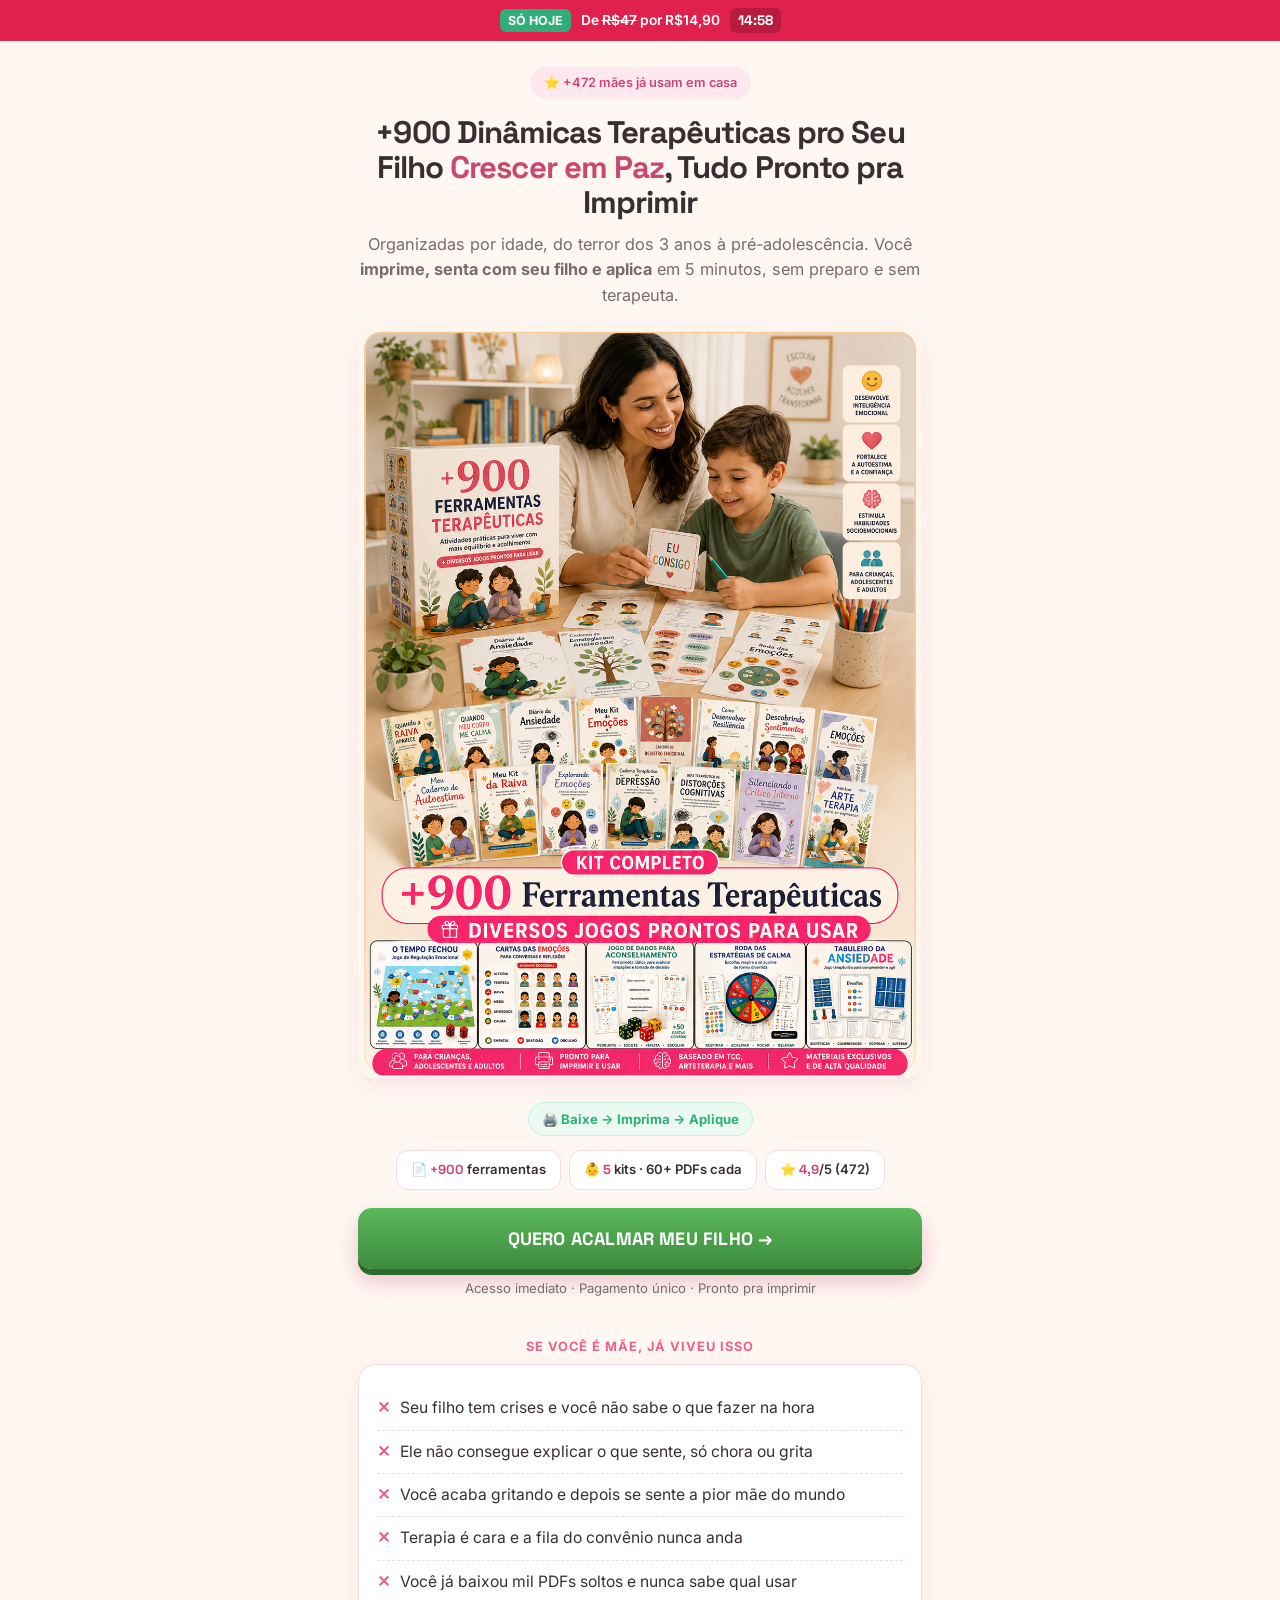
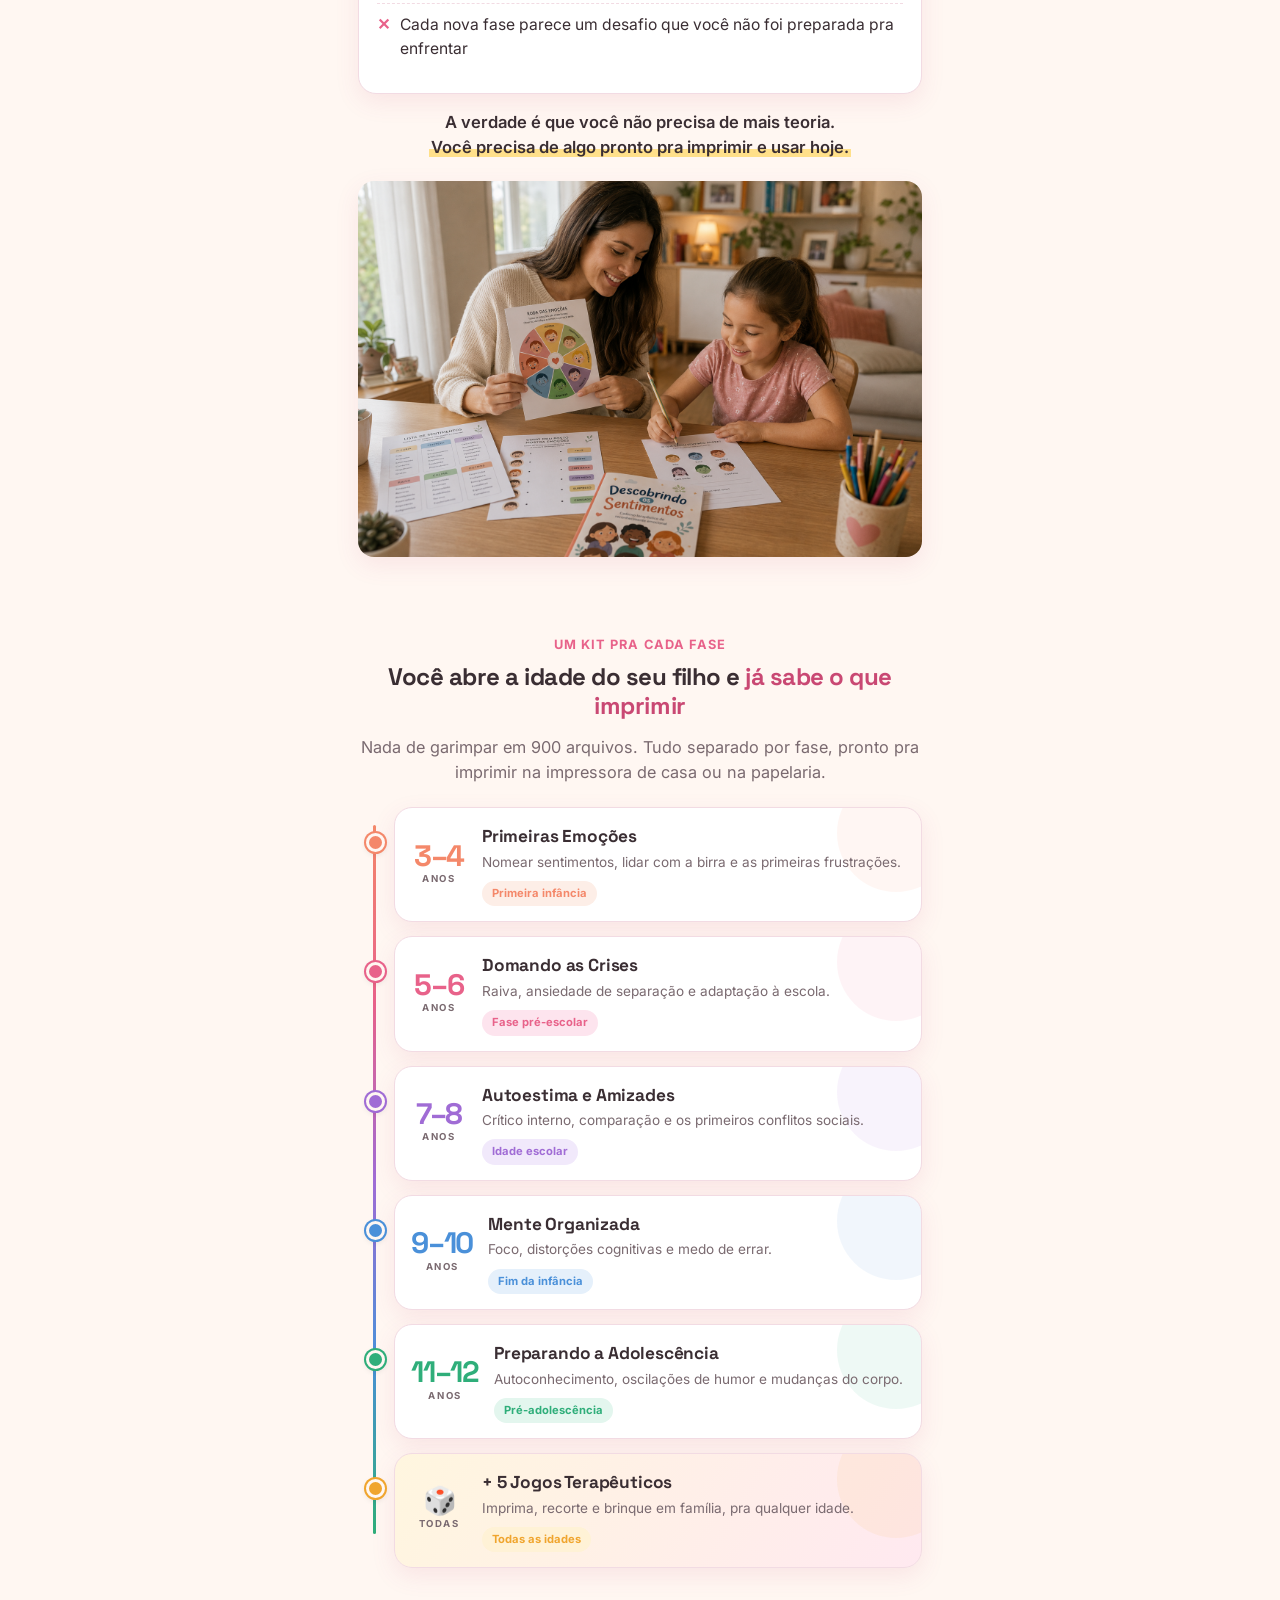
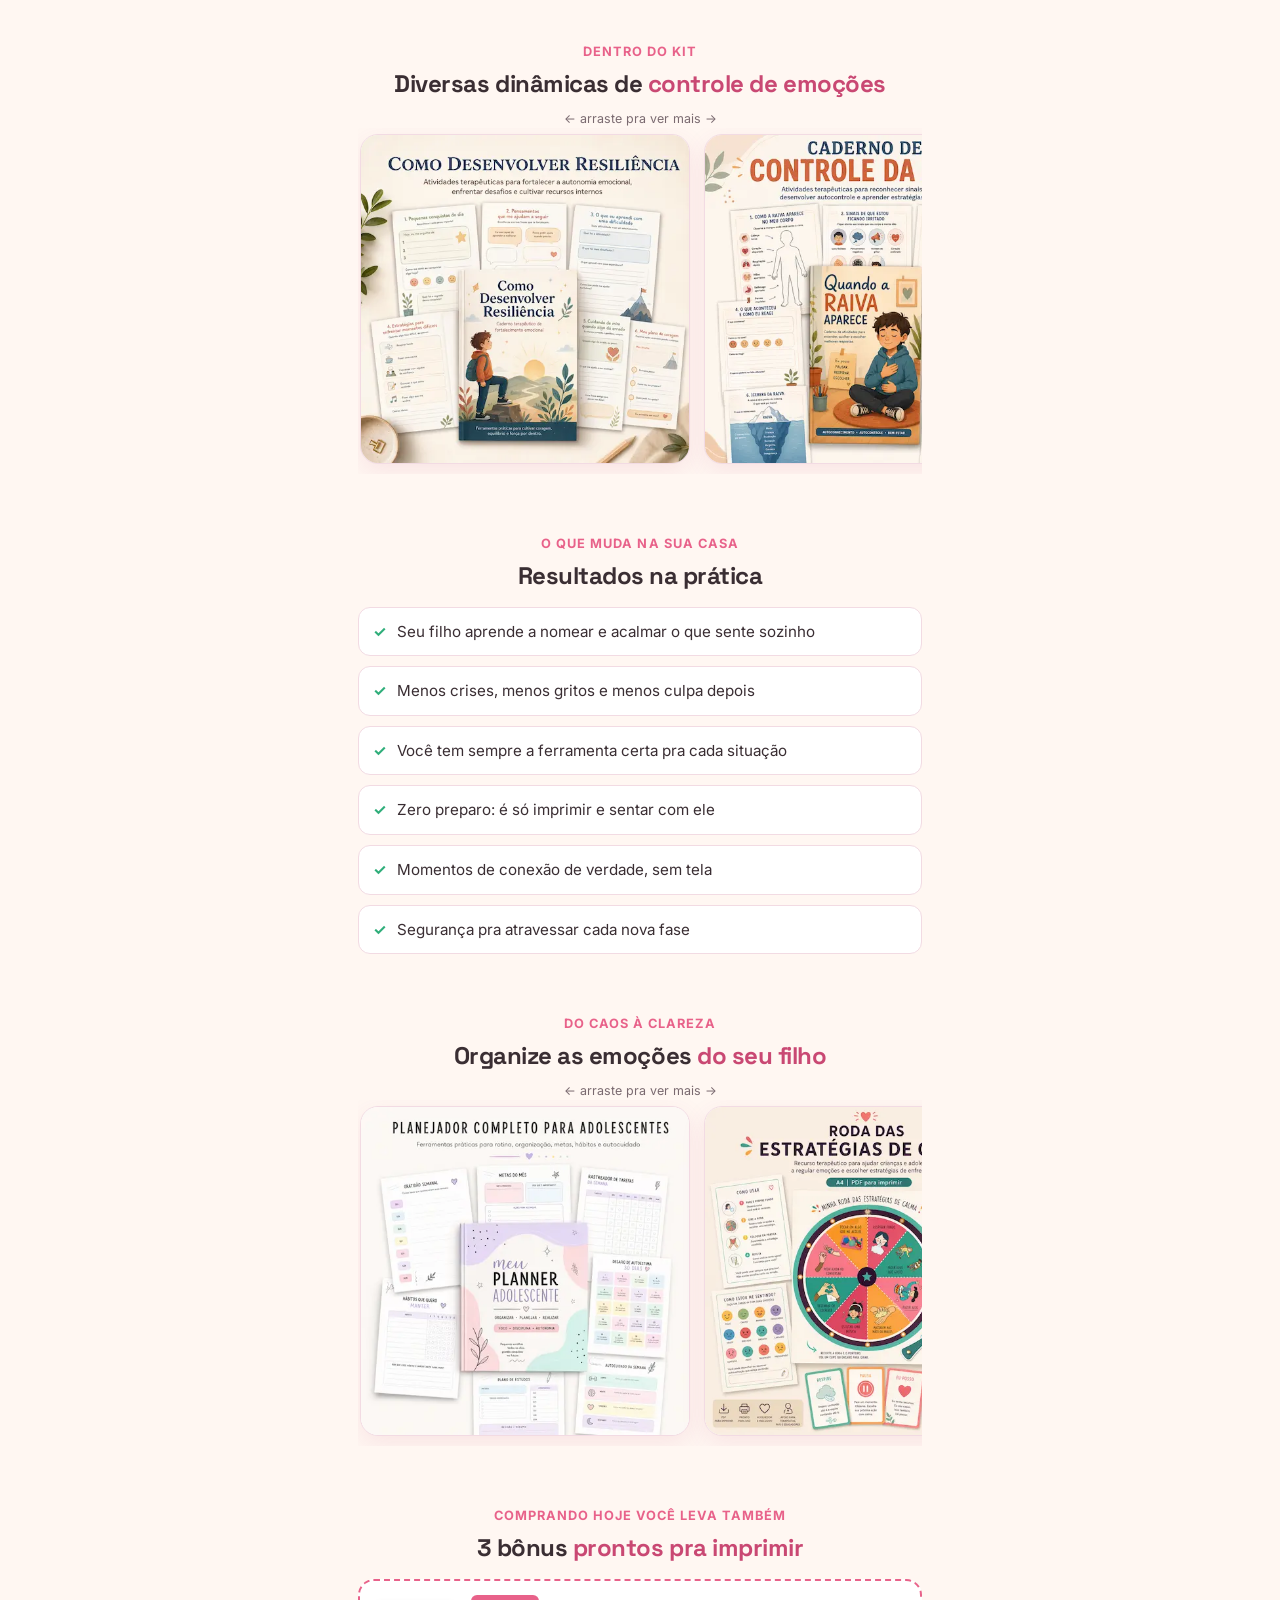
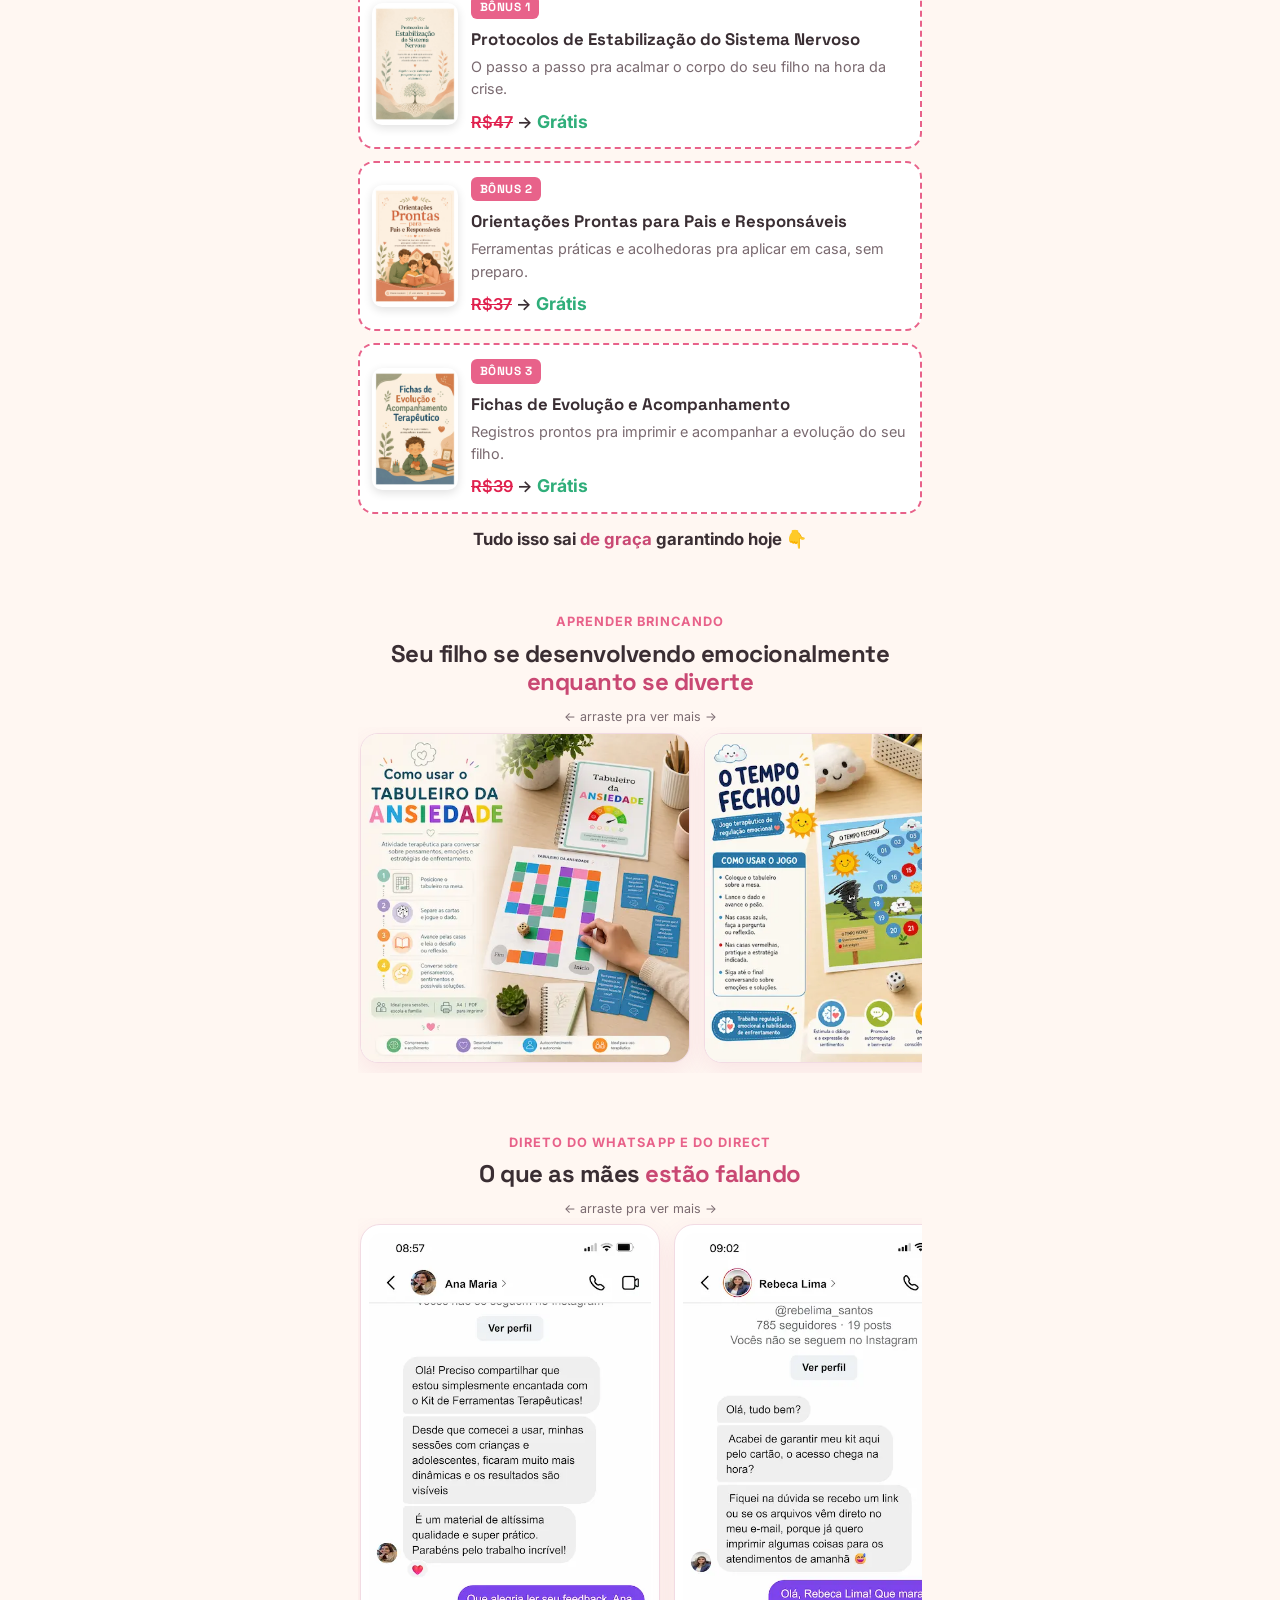
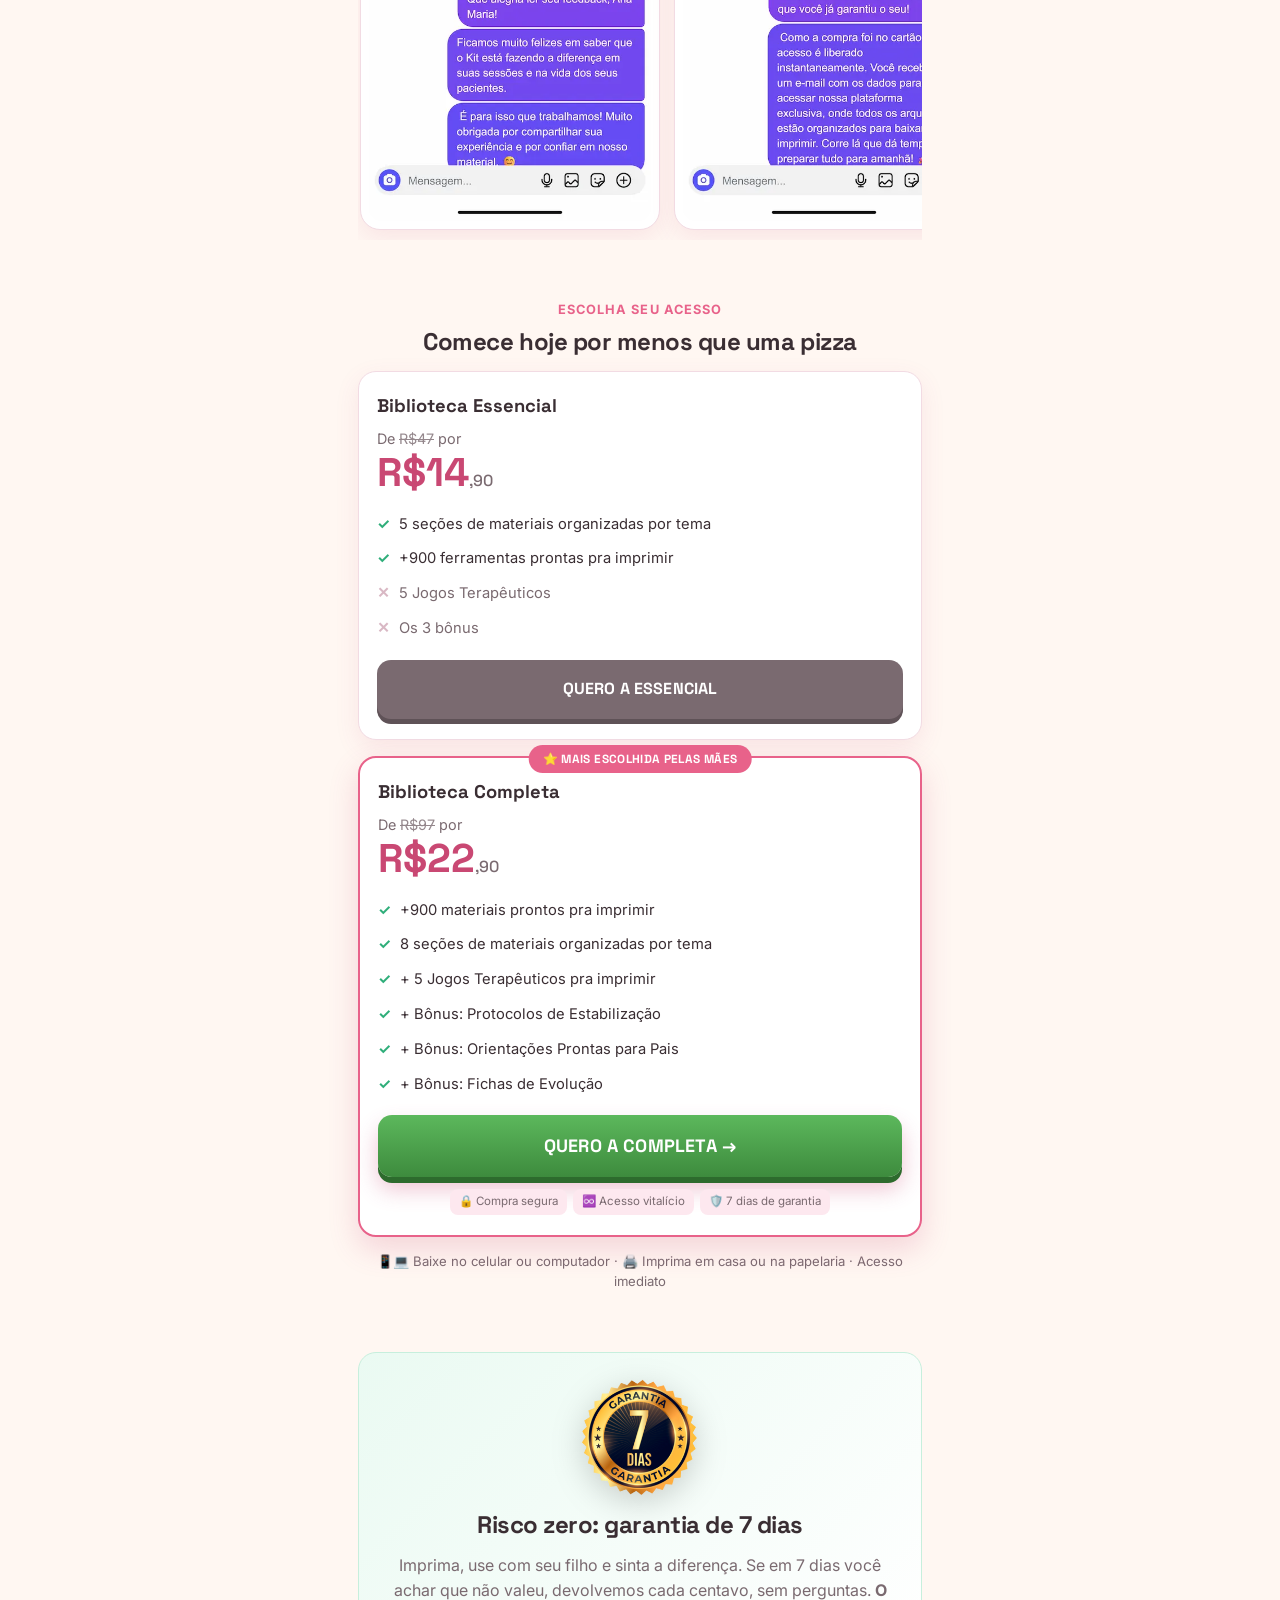
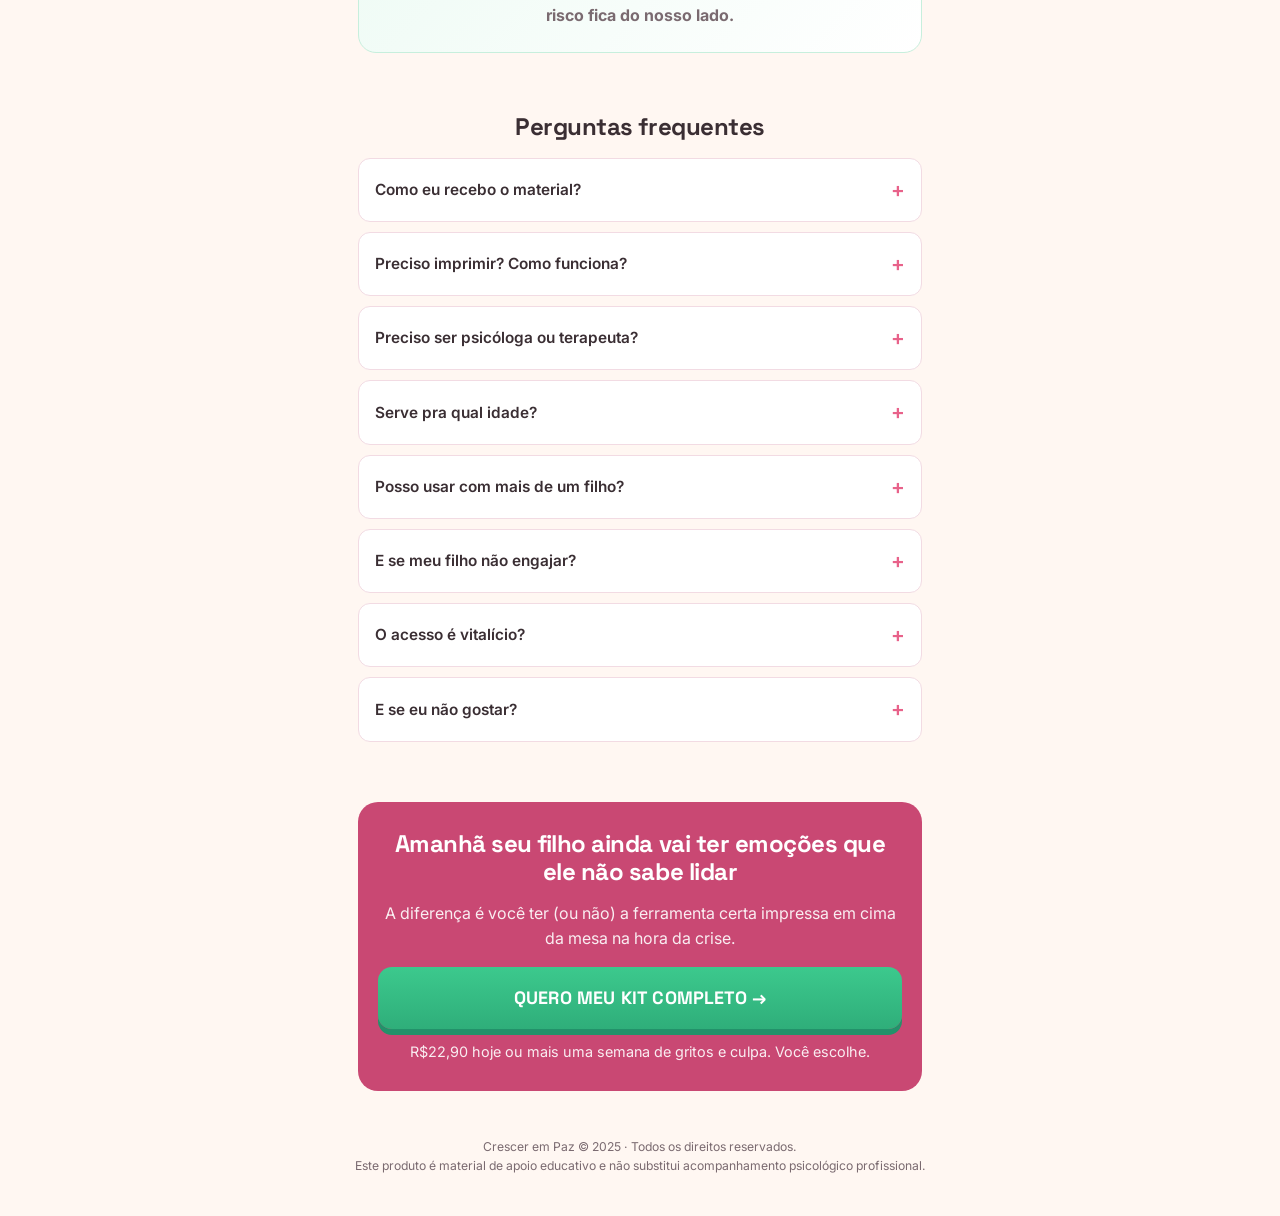
==== commit ae3fc017: "Capas reais nos cards de bonus; Essencial para R,90" ====
--- a/index.html
+++ b/index.html
@@ -120,7 +120,7 @@
 
   /* BONUS */
   .bonus{background:var(--card);border:2px dashed var(--brand);border-radius:16px;padding:12px;margin-bottom:12px;display:flex;gap:13px;align-items:center}
-  .bonus-img{flex:0 0 96px;width:96px;height:96px;object-fit:cover;border-radius:12px;box-shadow:0 3px 10px rgba(0,0,0,.12)}
+  .bonus-img{flex:0 0 86px;width:86px;height:122px;object-fit:cover;border-radius:10px;box-shadow:0 3px 10px rgba(0,0,0,.12);background:#fff}
   .bonus-body{flex:1;min-width:0}
   .bonus .tag{display:inline-block;background:var(--brand);color:#fff;font-family:'Space Grotesk';font-weight:700;font-size:.74rem;border-radius:6px;padding:3px 9px;margin-bottom:7px;letter-spacing:.04em}
   .bonus h3{font-size:1.05rem;margin-bottom:4px}
@@ -219,7 +219,7 @@
 <!-- STICKY -->
 <div class="sticky">
   <span class="tag">SÓ HOJE</span>
-  <span>De <s>R$47</s> por R$14</span>
+  <span>De <s>R$47</s> por R$14,90</span>
   <span id="timer">15:00</span>
 </div>
 
@@ -353,9 +353,9 @@
   <section>
     <div class="center"><div class="kicker">Comprando hoje você leva também</div><h2>3 bônus <span class="em">prontos pra imprimir</span></h2></div>
     <div style="margin-top:16px">
-      <div class="bonus"><img class="bonus-img" src="assets/imagens/bonus1.png" alt="Bônus: Protocolos de Estabilização do Sistema Nervoso" loading="lazy"><div class="bonus-body"><span class="tag">BÔNUS 1</span><h3>Protocolos de Estabilização do Sistema Nervoso</h3><p>O passo a passo pra acalmar o corpo do seu filho na hora da crise.</p><div class="val"><s>R$47</s> → <b>Grátis</b></div></div></div>
-      <div class="bonus"><img class="bonus-img" src="assets/imagens/bonus2.png" alt="Bônus: Orientações Prontas para Pais e Responsáveis" loading="lazy"><div class="bonus-body"><span class="tag">BÔNUS 2</span><h3>Orientações Prontas para Pais e Responsáveis</h3><p>Ferramentas práticas e acolhedoras pra aplicar em casa, sem preparo.</p><div class="val"><s>R$37</s> → <b>Grátis</b></div></div></div>
-      <div class="bonus"><img class="bonus-img" src="assets/imagens/bonus3.png" alt="Bônus: Fichas de Evolução e Acompanhamento" loading="lazy"><div class="bonus-body"><span class="tag">BÔNUS 3</span><h3>Fichas de Evolução e Acompanhamento</h3><p>Registros prontos pra imprimir e acompanhar a evolução do seu filho.</p><div class="val"><s>R$39</s> → <b>Grátis</b></div></div></div>
+      <div class="bonus"><img class="bonus-img" src="assets/imagens/bonus1.jpg" alt="Bônus: Protocolos de Estabilização do Sistema Nervoso" loading="lazy"><div class="bonus-body"><span class="tag">BÔNUS 1</span><h3>Protocolos de Estabilização do Sistema Nervoso</h3><p>O passo a passo pra acalmar o corpo do seu filho na hora da crise.</p><div class="val"><s>R$47</s> → <b>Grátis</b></div></div></div>
+      <div class="bonus"><img class="bonus-img" src="assets/imagens/bonus2.jpg" alt="Bônus: Orientações Prontas para Pais e Responsáveis" loading="lazy"><div class="bonus-body"><span class="tag">BÔNUS 2</span><h3>Orientações Prontas para Pais e Responsáveis</h3><p>Ferramentas práticas e acolhedoras pra aplicar em casa, sem preparo.</p><div class="val"><s>R$37</s> → <b>Grátis</b></div></div></div>
+      <div class="bonus"><img class="bonus-img" src="assets/imagens/bonus3.jpg" alt="Bônus: Fichas de Evolução e Acompanhamento" loading="lazy"><div class="bonus-body"><span class="tag">BÔNUS 3</span><h3>Fichas de Evolução e Acompanhamento</h3><p>Registros prontos pra imprimir e acompanhar a evolução do seu filho.</p><div class="val"><s>R$39</s> → <b>Grátis</b></div></div></div>
       <p class="bonus-close">Tudo isso sai <span class="em">de graça</span> garantindo hoje 👇</p>
     </div>
   </section>
@@ -391,7 +391,7 @@
       <div class="plan">
         <h3>Biblioteca Essencial</h3>
         <div class="anchor">De <s>R$47</s> por</div>
-        <div class="price">R$14<small>,00</small></div>
+        <div class="price">R$14<small>,90</small></div>
         <ul>
           <li><span class="ck">✓</span> 5 seções de materiais organizadas por tema</li>
           <li><span class="ck">✓</span> +900 ferramentas prontas pra imprimir</li>
@@ -476,7 +476,7 @@
     </ul>
     <p class="down-price">De <s>R$22,90</s> por só <b>R$19,90</b> <span>(oferta só agora)</span></p>
     <a href="#checkout-downsell" class="cta">QUERO A COMPLETA POR R$19,90 →</a>
-    <button class="ghost" onclick="goBasico()">Não, quero só a essencial por R$14</button>
+    <button class="ghost" onclick="goBasico()">Não, quero só a essencial por R$14,90</button>
   </div>
 </div>
 
